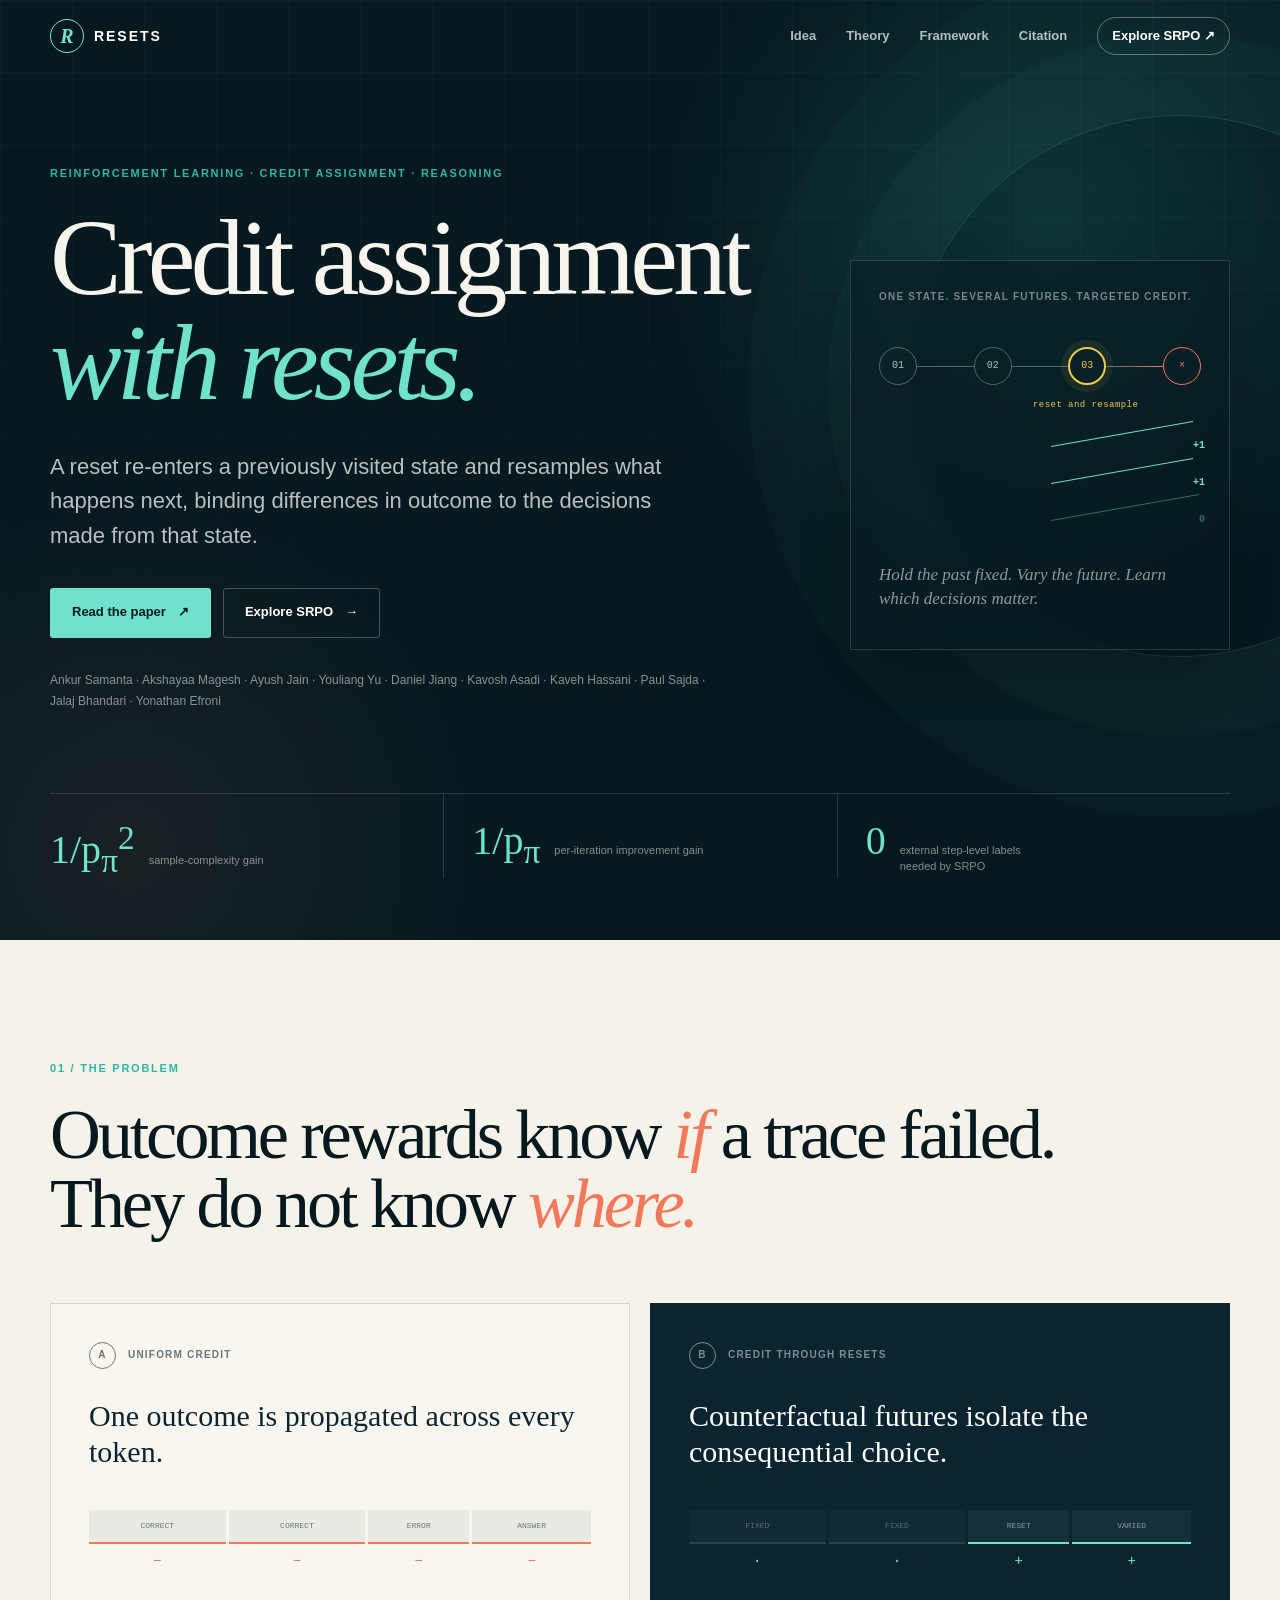
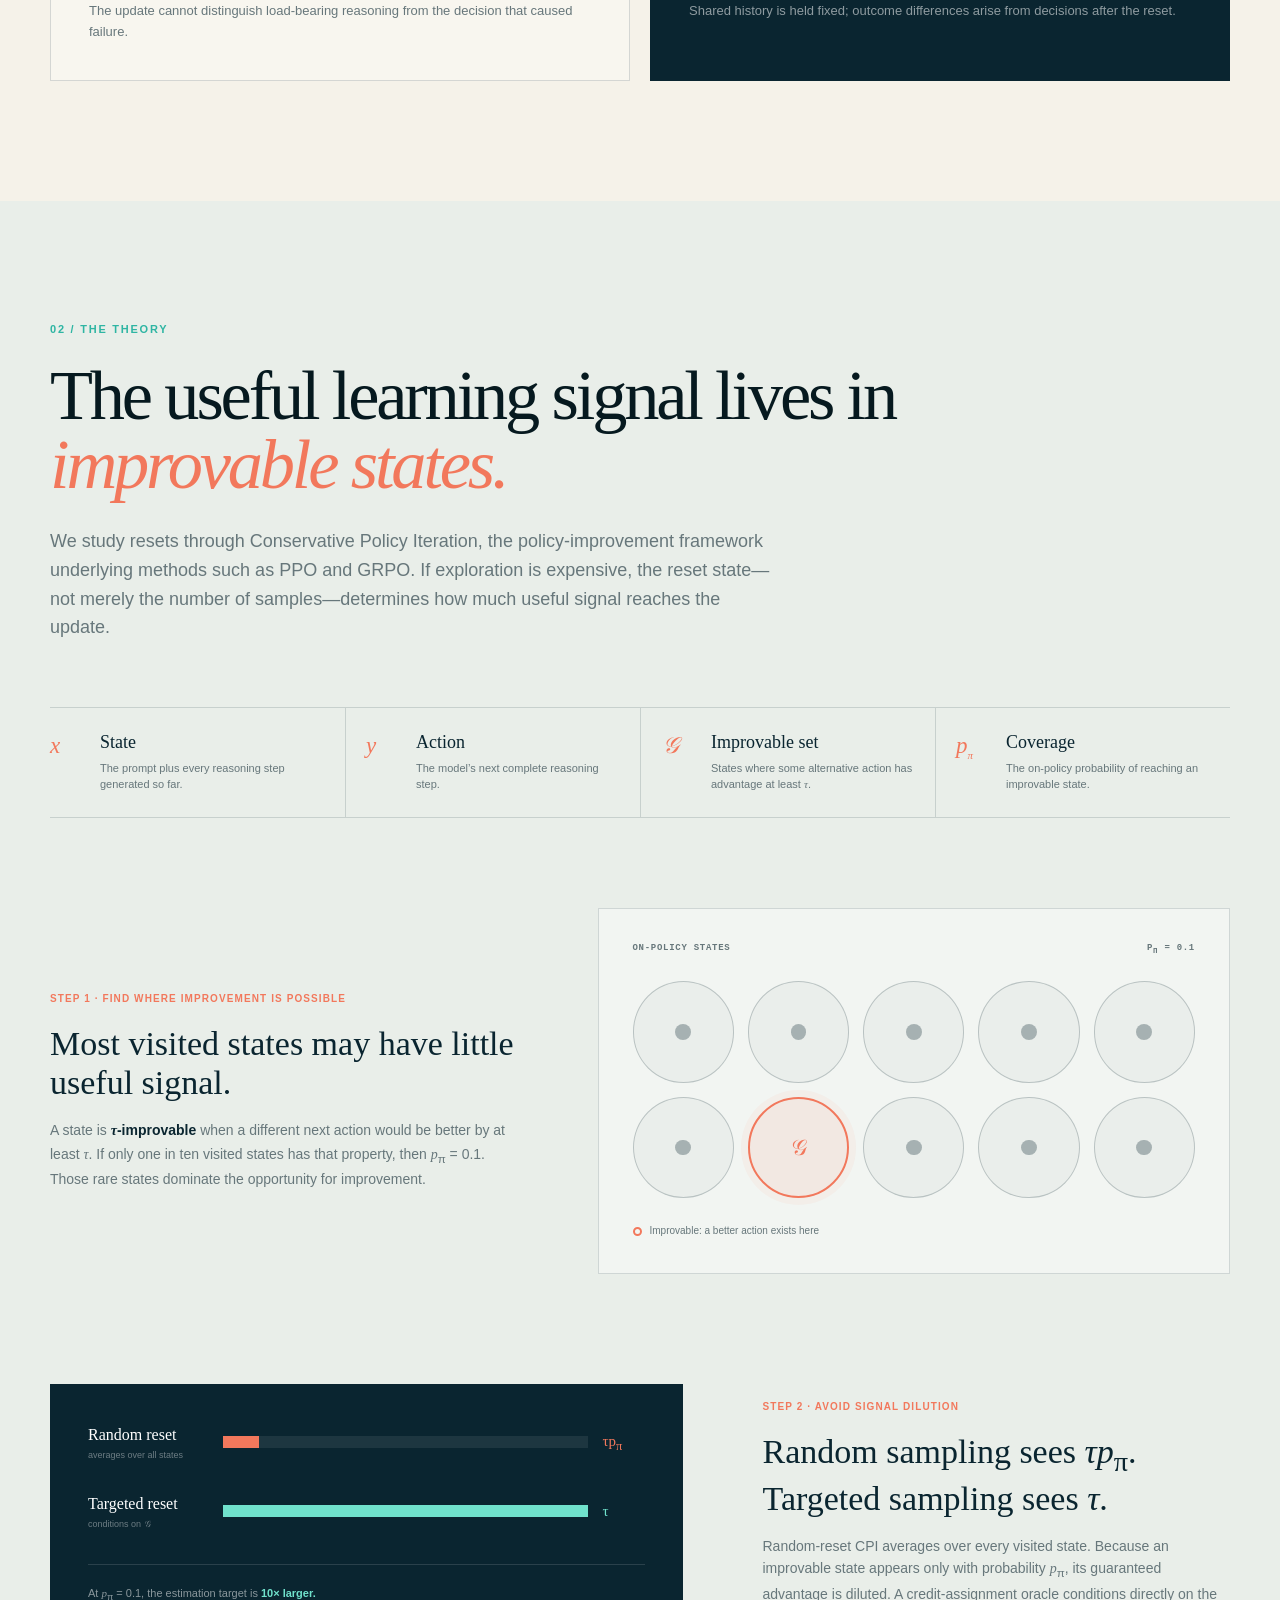
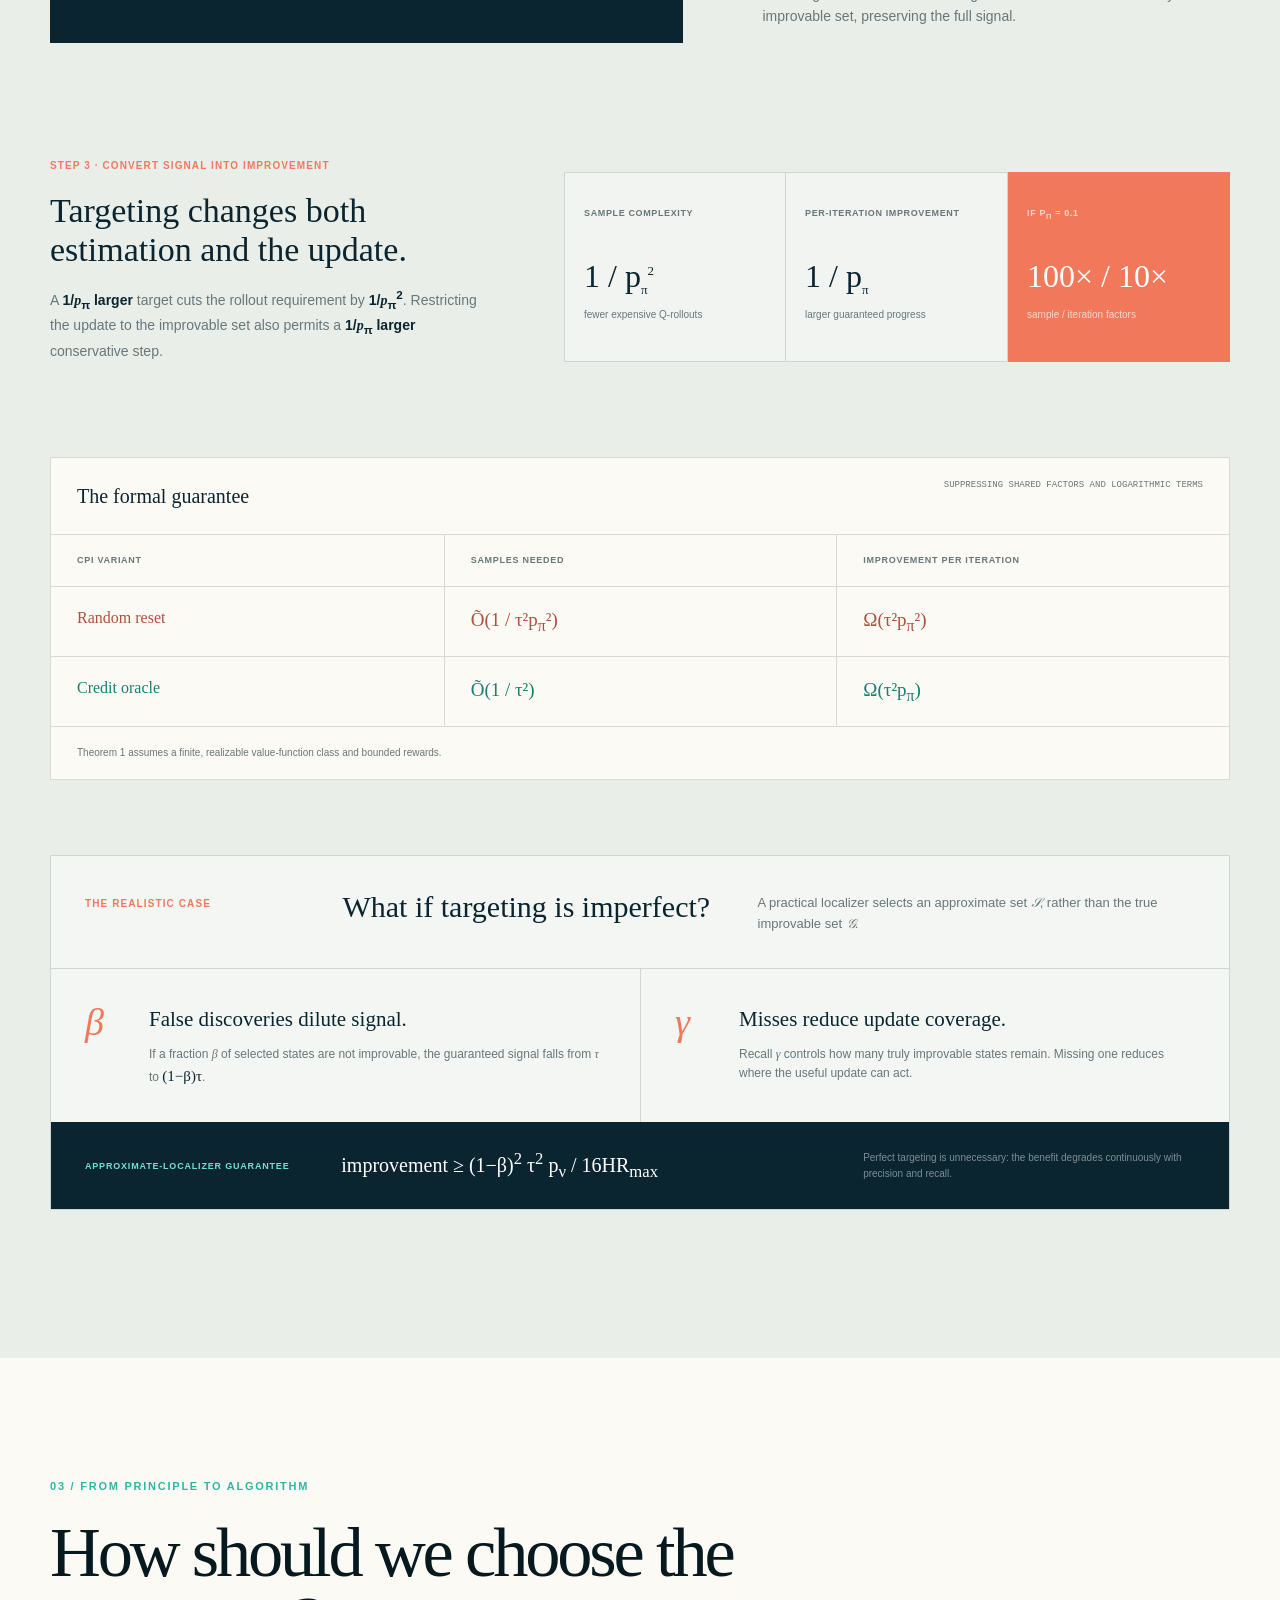
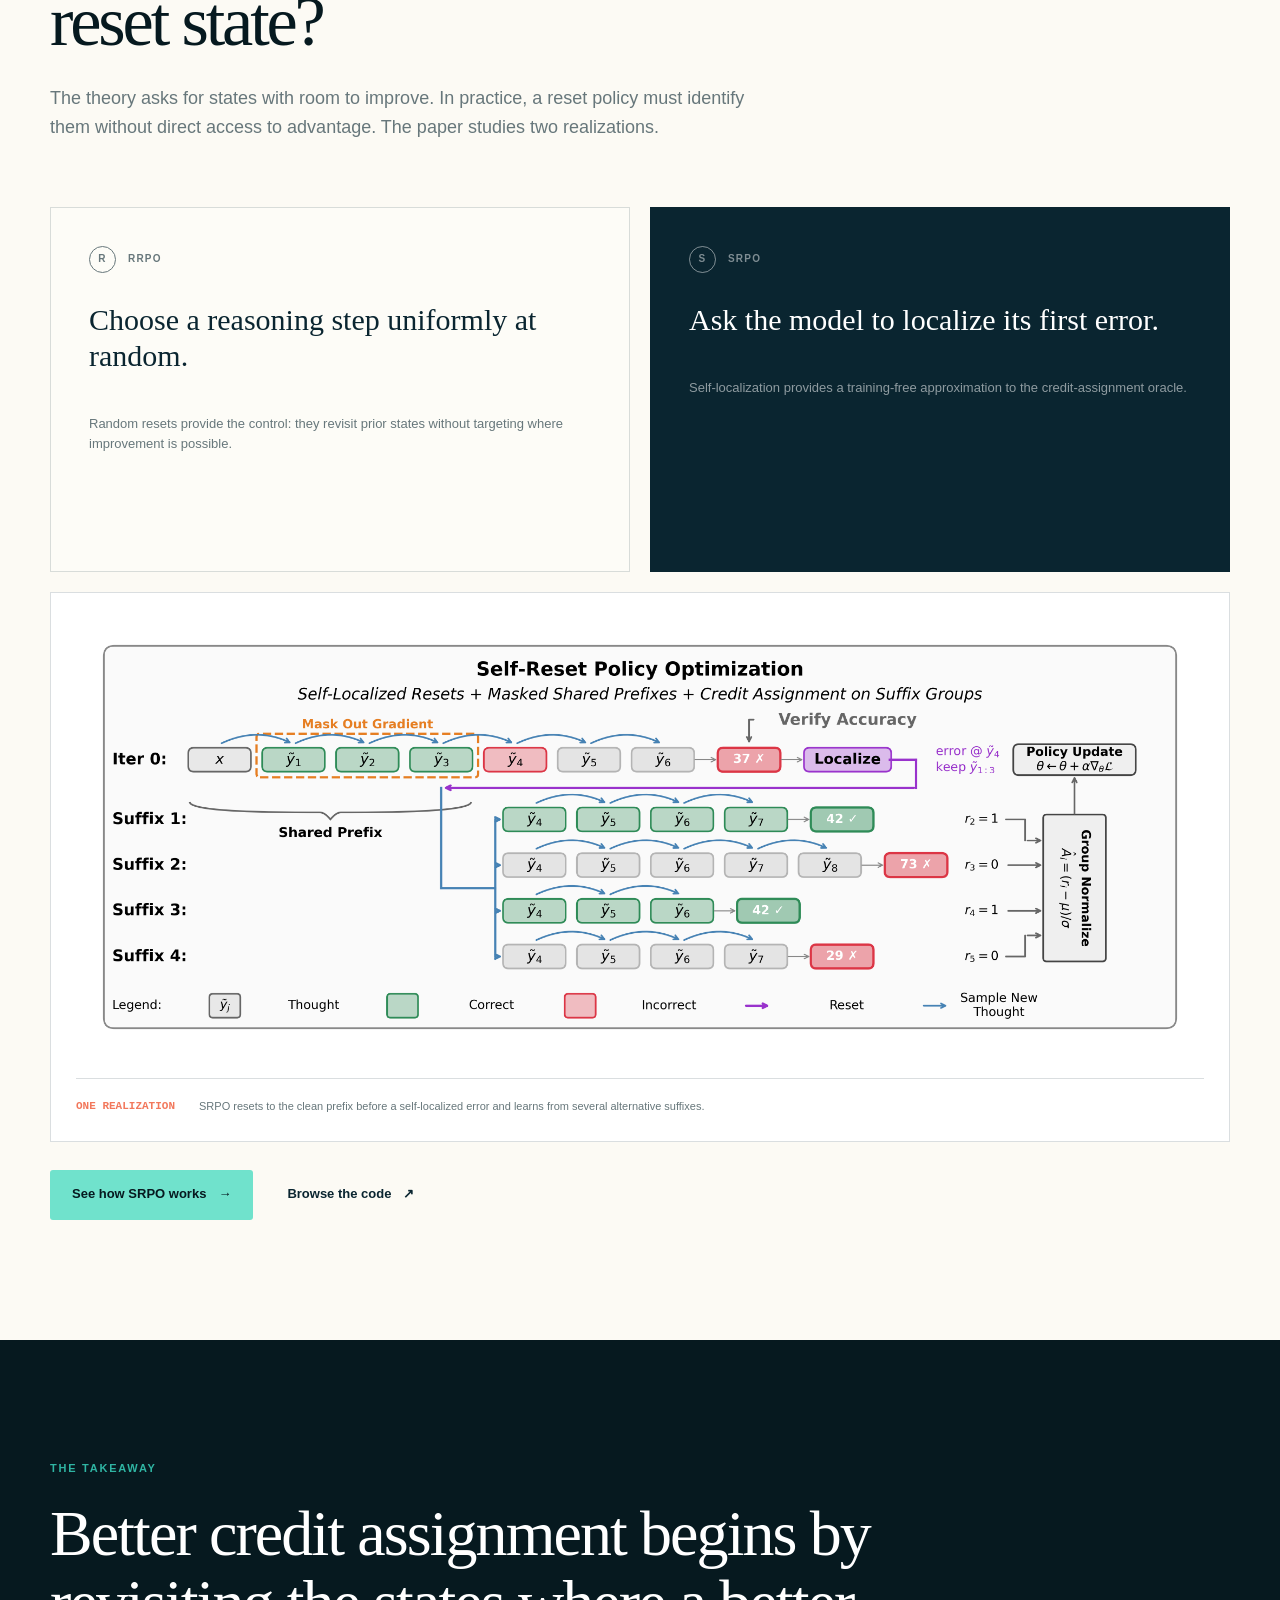
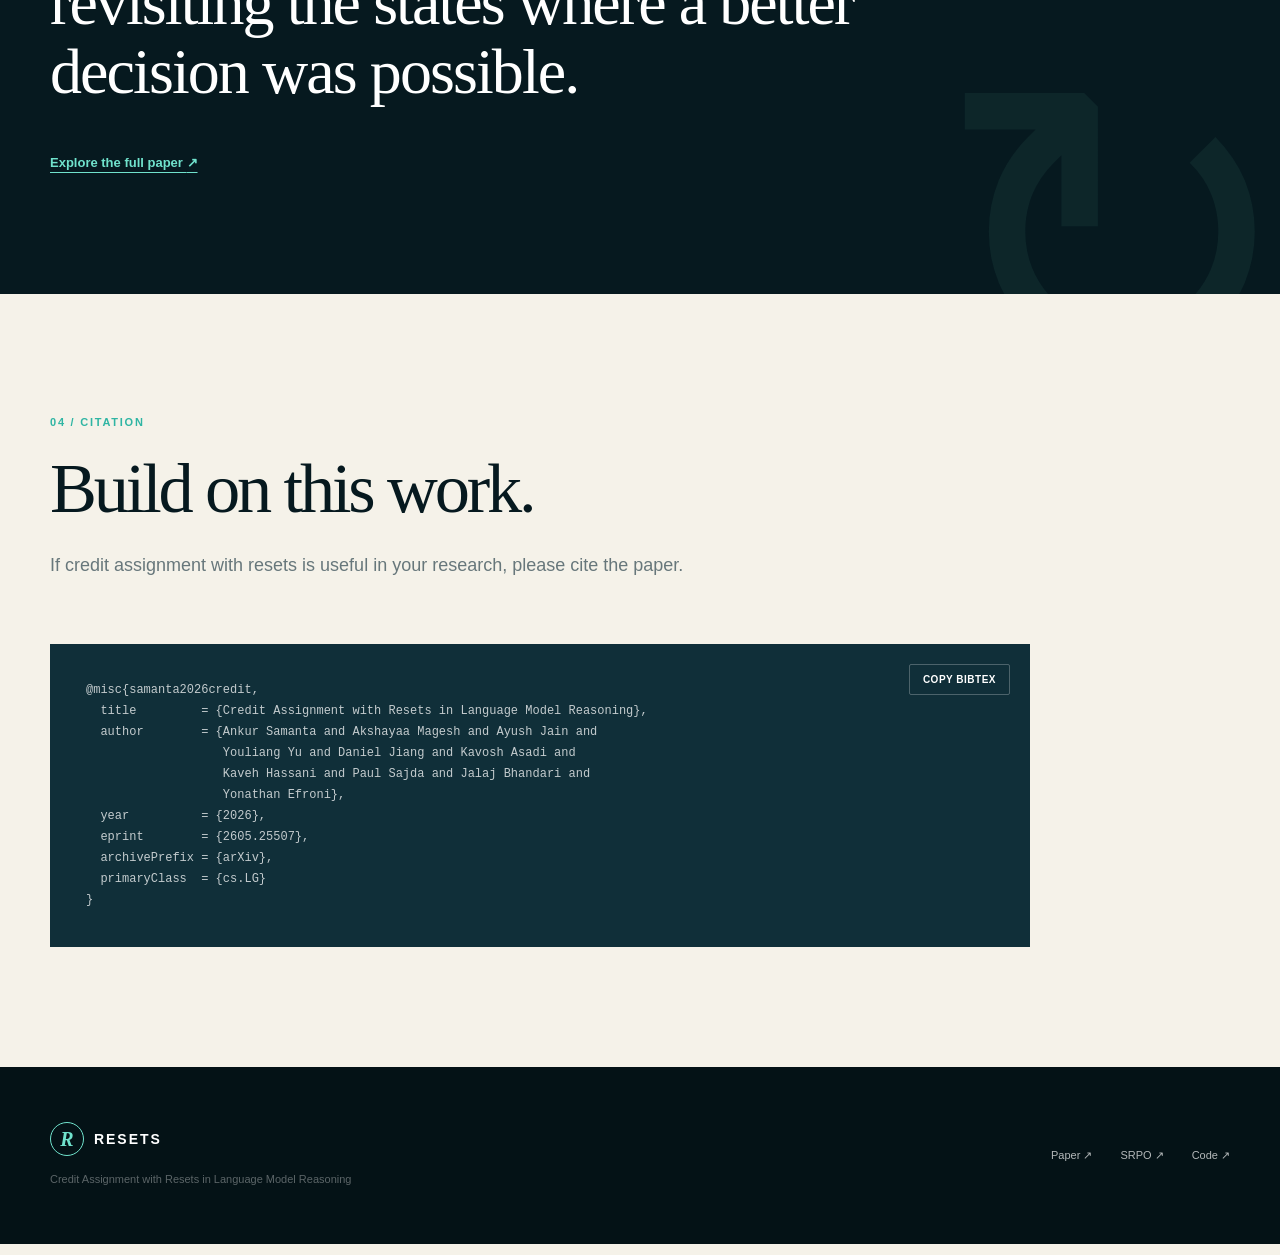
==== site/index.html @ 71d7922e "Launch Reasoning Resets project site" ====
<!doctype html>
<html lang="en">
<head>
  <meta charset="utf-8">
  <meta name="viewport" content="width=device-width, initial-scale=1">
  <meta name="theme-color" content="#081c24">
  <meta name="description" content="Why resets are a powerful primitive for targeted credit assignment in language-model reasoning.">
  <meta property="og:type" content="website">
  <meta property="og:title" content="Credit Assignment with Resets in Language Model Reasoning">
  <meta property="og:description" content="Re-enter a consequential state, sample counterfactual futures, and bind outcome differences to the decisions made there.">
  <meta property="og:url" content="https://ankur-samanta.github.io/credit-assignment-with-resets/">
  <meta property="og:image" content="https://ankur-samanta.github.io/credit-assignment-with-resets/figures/tree_visualization.png">
  <meta name="twitter:card" content="summary_large_image">
  <title>Credit Assignment with Resets</title>
  <script>document.documentElement.classList.add('js')</script>
  <link rel="stylesheet" href="styles.css">
  <script src="script.js" defer></script>
</head>
<body>
  <a class="skip-link" href="#main">Skip to content</a>

  <header class="site-header" data-header>
    <a class="wordmark" href="#top" aria-label="Credit Assignment with Resets home">
      <span class="wordmark-mark" aria-hidden="true">R</span>
      <span>RESETS</span>
    </a>
    <button class="nav-toggle" type="button" aria-expanded="false" aria-controls="site-nav">
      <span></span><span></span><span></span>
      <span class="sr-only">Open navigation</span>
    </button>
    <nav class="site-nav" id="site-nav" aria-label="Main navigation">
      <a href="#idea">Idea</a>
      <a href="#theory">Theory</a>
      <a href="#framework">Framework</a>
      <a href="#citation">Citation</a>
      <a class="nav-github" href="https://ankur-samanta.github.io/SRPO/">Explore SRPO <span aria-hidden="true">↗</span></a>
    </nav>
  </header>

  <main id="main">
    <section class="hero" id="top">
      <div class="hero-grid" aria-hidden="true"></div>
      <div class="hero-content">
        <p class="eyebrow reveal">Reinforcement learning · Credit assignment · Reasoning</p>
        <h1 class="reveal">Credit assignment<br><em>with resets.</em></h1>
        <p class="hero-deck reveal">
          A reset re-enters a previously visited state and resamples what happens next,
          binding differences in outcome to the decisions made from that state.
        </p>
        <div class="hero-actions reveal">
          <a class="button button-primary" href="https://arxiv.org/abs/2605.25507">
            Read the paper <span aria-hidden="true">↗</span>
          </a>
          <a class="button button-secondary" href="https://ankur-samanta.github.io/SRPO/">
            Explore SRPO <span aria-hidden="true">→</span>
          </a>
        </div>
        <p class="authors reveal">
          Ankur Samanta · Akshayaa Magesh · Ayush Jain · Youliang Yu · Daniel Jiang ·
          Kavosh Asadi · Kaveh Hassani · Paul Sajda · Jalaj Bhandari · Yonathan Efroni
        </p>
      </div>

      <div class="hero-diagram reveal" aria-label="Several counterfactual continuations branch from one reset state">
        <div class="diagram-label">One state. Several futures. Targeted credit.</div>
        <div class="trace-main">
          <span class="trace-node complete">01</span>
          <span class="trace-line"></span>
          <span class="trace-node complete">02</span>
          <span class="trace-line"></span>
          <span class="trace-node reset">03</span>
          <span class="trace-line failed"></span>
          <span class="trace-node failed">×</span>
        </div>
        <div class="reset-tag">reset and resample</div>
        <div class="branches">
          <div class="branch"><span></span><b>+1</b></div>
          <div class="branch"><span></span><b>+1</b></div>
          <div class="branch muted"><span></span><b>0</b></div>
        </div>
        <p>Hold the past fixed. Vary the future. Learn which decisions matter.</p>
      </div>

      <div class="hero-metrics reveal" aria-label="Key theoretical results">
        <div><strong>1/p<sub>π</sub><sup>2</sup></strong><span>sample-complexity gain</span></div>
        <div><strong>1/p<sub>π</sub></strong><span>per-iteration improvement gain</span></div>
        <div><strong>0</strong><span>external step-level labels needed by SRPO</span></div>
      </div>
    </section>

    <section class="section problem" id="idea">
      <div class="section-heading reveal">
        <p class="section-number">01 / The problem</p>
        <h2>Outcome rewards know <em>if</em> a trace failed.<br>They do not know <em>where.</em></h2>
      </div>
      <div class="comparison-grid">
        <article class="comparison-card conventional reveal">
          <div class="card-label"><span>A</span> Uniform credit</div>
          <h3>One outcome is propagated across every token.</h3>
          <div class="token-strip" aria-hidden="true">
            <span>correct</span><span>correct</span><span>error</span><span>answer</span>
          </div>
          <div class="reward-strip negative" aria-hidden="true">
            <span>−</span><span>−</span><span>−</span><span>−</span>
          </div>
          <p>The update cannot distinguish load-bearing reasoning from the decision that caused failure.</p>
        </article>
        <article class="comparison-card srpo reveal">
          <div class="card-label"><span>B</span> Credit through resets</div>
          <h3>Counterfactual futures isolate the consequential choice.</h3>
          <div class="token-strip" aria-hidden="true">
            <span class="masked">fixed</span><span class="masked">fixed</span><span>reset</span><span>varied</span>
          </div>
          <div class="reward-strip positive" aria-hidden="true">
            <span>·</span><span>·</span><span>+</span><span>+</span>
          </div>
          <p>Shared history is held fixed; outcome differences arise from decisions after the reset.</p>
        </article>
      </div>
    </section>

    <section class="section theory" id="theory">
      <div class="section-heading reveal">
        <p class="section-number">02 / The theory</p>
        <h2>The useful learning signal lives in
          <em>improvable states.</em>
        </h2>
        <p>
          We study resets through Conservative Policy Iteration, the policy-improvement
          framework underlying methods such as PPO and GRPO. If exploration is expensive,
          the reset state—not merely the number of samples—determines how much useful signal
          reaches the update.
        </p>
      </div>

      <div class="theory-glossary reveal" aria-label="Core theory concepts">
        <article><span class="theory-symbol">x</span><div><h3>State</h3><p>The prompt plus every reasoning step generated so far.</p></div></article>
        <article><span class="theory-symbol">y</span><div><h3>Action</h3><p>The model’s next complete reasoning step.</p></div></article>
        <article><span class="theory-symbol">𝒢</span><div><h3>Improvable set</h3><p>States where some alternative action has advantage at least <var>τ</var>.</p></div></article>
        <article><span class="theory-symbol">p<sub>π</sub></span><div><h3>Coverage</h3><p>The on-policy probability of reaching an improvable state.</p></div></article>
      </div>

      <div class="signal-story">
        <div class="signal-copy reveal">
          <p class="story-step">Step 1 · Find where improvement is possible</p>
          <h3>Most visited states may have little useful signal.</h3>
          <p>
            A state is <strong><var>τ</var>-improvable</strong> when a different next
            action would be better by at least <var>τ</var>. If only one in ten visited
            states has that property, then <var>p</var><sub>π</sub> = 0.1. Those rare
            states dominate the opportunity for improvement.
          </p>
        </div>
        <div class="state-field reveal" aria-label="One improvable state among ten visited states">
          <div class="field-label"><span>on-policy states</span><span>p<sub>π</sub> = 0.1</span></div>
          <div class="state-dots" aria-hidden="true">
            <span></span><span></span><span></span><span></span><span></span>
            <span></span><span class="improvable"><b>𝒢</b></span><span></span><span></span><span></span>
          </div>
          <div class="field-key"><i></i> Improvable: a better action exists here</div>
        </div>
      </div>

      <div class="signal-story reverse">
        <div class="signal-copy reveal">
          <p class="story-step">Step 2 · Avoid signal dilution</p>
          <h3>Random sampling sees <var>τp</var><sub>π</sub>. Targeted sampling sees <var>τ</var>.</h3>
          <p>
            Random-reset CPI averages over every visited state. Because an improvable state
            appears only with probability <var>p</var><sub>π</sub>, its guaranteed advantage
            is diluted. A credit-assignment oracle conditions directly on the improvable set,
            preserving the full signal.
          </p>
        </div>
        <div class="signal-meter reveal" aria-label="Targeted reset signal is ten times larger than random reset signal when coverage is ten percent">
          <div class="meter-row random-meter">
            <div><b>Random reset</b><span>averages over all states</span></div>
            <div class="meter-track"><i style="--meter: 10%"></i></div>
            <strong>τp<sub>π</sub></strong>
          </div>
          <div class="meter-row oracle-meter">
            <div><b>Targeted reset</b><span>conditions on 𝒢</span></div>
            <div class="meter-track"><i style="--meter: 100%"></i></div>
            <strong>τ</strong>
          </div>
          <p>At <var>p</var><sub>π</sub> = 0.1, the estimation target is <b>10× larger.</b></p>
        </div>
      </div>

      <div class="theory-payoff reveal">
        <div class="payoff-intro">
          <p class="story-step">Step 3 · Convert signal into improvement</p>
          <h3>Targeting changes both estimation and the update.</h3>
          <p>
            A <strong>1/<var>p</var><sub>π</sub> larger</strong> target cuts the rollout
            requirement by <strong>1/<var>p</var><sub>π</sub><sup>2</sup></strong>.
            Restricting the update to the improvable set also permits a
            <strong>1/<var>p</var><sub>π</sub> larger</strong> conservative step.
          </p>
        </div>
        <div class="payoff-cards">
          <article><span>Sample complexity</span><strong>1 / p<sub>π</sub><sup>2</sup></strong><p>fewer expensive Q-rollouts</p></article>
          <article><span>Per-iteration improvement</span><strong>1 / p<sub>π</sub></strong><p>larger guaranteed progress</p></article>
          <article class="example-card"><span>If p<sub>π</sub> = 0.1</span><strong>100× / 10×</strong><p>sample / iteration factors</p></article>
        </div>
      </div>

      <div class="guarantee reveal">
        <div class="guarantee-heading"><span>The formal guarantee</span><p>Suppressing shared factors and logarithmic terms</p></div>
        <div class="guarantee-table" role="table" aria-label="Random reset and credit-oracle CPI guarantees">
          <div class="guarantee-row guarantee-labels" role="row"><span role="columnheader">CPI variant</span><span role="columnheader">Samples needed</span><span role="columnheader">Improvement per iteration</span></div>
          <div class="guarantee-row random-row" role="row"><strong role="cell">Random reset</strong><span role="cell">Õ(1 / τ²p<sub>π</sub>²)</span><span role="cell">Ω(τ²p<sub>π</sub>²)</span></div>
          <div class="guarantee-row oracle-row" role="row"><strong role="cell">Credit oracle</strong><span role="cell">Õ(1 / τ²)</span><span role="cell">Ω(τ²p<sub>π</sub>)</span></div>
        </div>
        <p class="guarantee-note">Theorem 1 assumes a finite, realizable value-function class and bounded rewards.</p>
      </div>

      <div class="approximate-oracle reveal">
        <div class="approximate-heading">
          <p class="story-step">The realistic case</p>
          <h3>What if targeting is imperfect?</h3>
          <p>A practical localizer selects an approximate set <var>𝒮</var>, rather than the true improvable set <var>𝒢</var>.</p>
        </div>
        <div class="error-modes">
          <article><span class="error-symbol">β</span><div><h4>False discoveries dilute signal.</h4><p>If a fraction <var>β</var> of selected states are not improvable, the guaranteed signal falls from <var>τ</var> to <strong>(1−β)τ</strong>.</p></div></article>
          <article><span class="error-symbol">γ</span><div><h4>Misses reduce update coverage.</h4><p>Recall <var>γ</var> controls how many truly improvable states remain. Missing one reduces where the useful update can act.</p></div></article>
        </div>
        <div class="approximate-bound">
          <span>Approximate-localizer guarantee</span>
          <strong>improvement ≥ (1−β)<sup>2</sup> τ<sup>2</sup> p<sub>ν</sub> / 16HR<sub>max</sub></strong>
          <p>Perfect targeting is unnecessary: the benefit degrades continuously with precision and recall.</p>
        </div>
      </div>
    </section>

    <section class="section method" id="framework">
      <div class="section-heading narrow reveal">
        <p class="section-number">03 / From principle to algorithm</p>
        <h2>How should we choose the reset state?</h2>
        <p>
          The theory asks for states with room to improve. In practice, a reset policy must
          identify them without direct access to advantage. The paper studies two realizations.
        </p>
      </div>
      <div class="comparison-grid">
        <article class="comparison-card conventional reveal">
          <div class="card-label"><span>R</span> RRPO</div>
          <h3>Choose a reasoning step uniformly at random.</h3>
          <p>Random resets provide the control: they revisit prior states without targeting where improvement is possible.</p>
        </article>
        <article class="comparison-card srpo reveal">
          <div class="card-label"><span>S</span> SRPO</div>
          <h3>Ask the model to localize its first error.</h3>
          <p>Self-localization provides a training-free approximation to the credit-assignment oracle.</p>
        </article>
      </div>
      <figure class="paper-figure reveal" style="margin-top: 20px">
        <img src="figures/tree_visualization.png" alt="A failed rollout is reset at an intermediate state and expanded into several counterfactual continuations." loading="lazy">
        <figcaption><span>One realization</span>SRPO resets to the clean prefix before a self-localized error and learns from several alternative suffixes.</figcaption>
      </figure>
      <div class="hero-actions reveal" style="margin-top: 28px">
        <a class="button button-primary" href="https://ankur-samanta.github.io/SRPO/">See how SRPO works <span aria-hidden="true">→</span></a>
        <a class="button" href="https://github.com/Ankur-Samanta/SRPO">Browse the code <span aria-hidden="true">↗</span></a>
      </div>
    </section>

    <section class="section takeaway">
      <div class="takeaway-inner reveal">
        <p class="section-number">The takeaway</p>
        <blockquote>
          Better credit assignment begins by revisiting the states where a better decision was possible.
        </blockquote>
        <a class="text-link" href="https://arxiv.org/abs/2605.25507">Explore the full paper <span aria-hidden="true">↗</span></a>
      </div>
    </section>

    <section class="section citation" id="citation">
      <div class="section-heading narrow reveal">
        <p class="section-number">04 / Citation</p>
        <h2>Build on this work.</h2>
        <p>If credit assignment with resets is useful in your research, please cite the paper.</p>
      </div>
      <div class="citation-box reveal">
        <pre><code id="bibtex">@misc{samanta2026credit,
  title         = {Credit Assignment with Resets in Language Model Reasoning},
  author        = {Ankur Samanta and Akshayaa Magesh and Ayush Jain and
                   Youliang Yu and Daniel Jiang and Kavosh Asadi and
                   Kaveh Hassani and Paul Sajda and Jalaj Bhandari and
                   Yonathan Efroni},
  year          = {2026},
  eprint        = {2605.25507},
  archivePrefix = {arXiv},
  primaryClass  = {cs.LG}
}</code></pre>
        <button class="copy-button" type="button" data-copy aria-label="Copy BibTeX citation"><span data-copy-label>Copy BibTeX</span></button>
      </div>
    </section>
  </main>

  <footer class="site-footer">
    <div>
      <a class="wordmark footer-mark" href="#top"><span class="wordmark-mark" aria-hidden="true">R</span><span>RESETS</span></a>
      <p>Credit Assignment with Resets in Language Model Reasoning</p>
    </div>
    <div class="footer-links">
      <a href="https://arxiv.org/abs/2605.25507">Paper ↗</a>
      <a href="https://ankur-samanta.github.io/SRPO/">SRPO ↗</a>
      <a href="https://github.com/Ankur-Samanta/SRPO">Code ↗</a>
    </div>
  </footer>
</body>
</html>
---- site/styles.css ----
:root {
  --ink: #0a2530;
  --ink-deep: #06191f;
  --paper: #f5f2e9;
  --paper-light: #fcfaf4;
  --teal: #2fb5a3;
  --teal-bright: #70e2cc;
  --coral: #f2785c;
  --yellow: #f2c94c;
  --muted: #67777b;
  --line: rgba(10, 37, 48, 0.15);
  --content: 1180px;
  --serif: Iowan Old Style, Baskerville, "Times New Roman", serif;
  --sans: Inter, ui-sans-serif, -apple-system, BlinkMacSystemFont, "Segoe UI", sans-serif;
  --mono: "SFMono-Regular", Consolas, "Liberation Mono", monospace;
}

* { box-sizing: border-box; }

html {
  scroll-behavior: smooth;
  scroll-padding-top: 90px;
}

body {
  margin: 0;
  color: var(--ink);
  background: var(--paper);
  font-family: var(--sans);
  font-size: 16px;
  line-height: 1.6;
  -webkit-font-smoothing: antialiased;
}

body::selection { background: var(--yellow); color: var(--ink-deep); }

a { color: inherit; }
img { display: block; max-width: 100%; }
button, a { -webkit-tap-highlight-color: transparent; }

.sr-only {
  position: absolute;
  width: 1px;
  height: 1px;
  padding: 0;
  margin: -1px;
  overflow: hidden;
  clip: rect(0, 0, 0, 0);
  white-space: nowrap;
  border: 0;
}

.skip-link {
  position: fixed;
  top: 12px;
  left: 12px;
  z-index: 100;
  padding: 10px 16px;
  background: var(--yellow);
  color: var(--ink);
  transform: translateY(-150%);
}

.skip-link:focus { transform: none; }

.site-header {
  position: fixed;
  z-index: 50;
  top: 0;
  left: 0;
  width: 100%;
  min-height: 72px;
  display: flex;
  align-items: center;
  justify-content: space-between;
  padding: 12px max(28px, calc((100vw - var(--content)) / 2));
  color: #fff;
  transition: background-color 180ms ease, box-shadow 180ms ease;
}

.site-header.scrolled {
  background: rgba(6, 25, 31, 0.94);
  box-shadow: 0 1px 0 rgba(255,255,255,0.1);
  backdrop-filter: blur(14px);
}

.wordmark {
  display: inline-flex;
  gap: 10px;
  align-items: center;
  color: inherit;
  font-size: 14px;
  font-weight: 800;
  letter-spacing: 0.14em;
  text-decoration: none;
}

.wordmark-mark {
  width: 34px;
  height: 34px;
  display: grid;
  place-items: center;
  border: 1px solid currentColor;
  border-radius: 50%;
  color: var(--teal-bright);
  font-family: var(--serif);
  font-size: 20px;
  font-style: italic;
  letter-spacing: 0;
}

.site-nav {
  display: flex;
  align-items: center;
  gap: 30px;
  font-size: 13px;
  font-weight: 650;
}

.site-nav a { text-decoration: none; }
.site-nav a:not(.nav-github) { color: rgba(255,255,255,0.7); }
.site-nav a:hover { color: var(--teal-bright); }

.nav-github {
  padding: 8px 14px;
  border: 1px solid rgba(255,255,255,0.35);
  border-radius: 99px;
}

.nav-toggle {
  display: none;
  border: 0;
  padding: 8px;
  background: transparent;
}

.nav-toggle > span:not(.sr-only) {
  width: 22px;
  height: 1px;
  display: block;
  margin: 5px;
  background: #fff;
}

.hero {
  position: relative;
  min-height: 940px;
  overflow: hidden;
  padding: 165px max(28px, calc((100vw - var(--content)) / 2)) 70px;
  color: #f7f5ed;
  background:
    radial-gradient(circle at 82% 25%, rgba(47,181,163,0.18), transparent 31%),
    radial-gradient(circle at 10% 90%, rgba(242,120,92,0.08), transparent 26%),
    var(--ink-deep);
}

.hero-grid {
  position: absolute;
  inset: 0;
  opacity: 0.09;
  background-image:
    linear-gradient(rgba(255,255,255,0.3) 1px, transparent 1px),
    linear-gradient(90deg, rgba(255,255,255,0.3) 1px, transparent 1px);
  background-size: 72px 72px;
  mask-image: linear-gradient(to bottom, black, transparent 92%);
}

.hero::after {
  content: "";
  position: absolute;
  top: 115px;
  right: -170px;
  width: 540px;
  height: 540px;
  border: 1px solid rgba(112,226,204,0.18);
  border-radius: 50%;
  box-shadow: 0 0 0 80px rgba(112,226,204,0.025), 0 0 0 160px rgba(112,226,204,0.018);
}

.hero-content {
  position: relative;
  z-index: 2;
  width: min(730px, 67%);
}

.eyebrow,
.section-number {
  margin: 0 0 22px;
  color: var(--teal);
  font-size: 11px;
  font-weight: 800;
  letter-spacing: 0.16em;
  text-transform: uppercase;
}

.hero h1,
.section-heading h2 {
  margin: 0;
  font-family: var(--serif);
  font-weight: 400;
  letter-spacing: -0.045em;
  line-height: 0.98;
}

.hero h1 { font-size: clamp(62px, 8.4vw, 116px); }
.hero h1 em, .section-heading h2 em { color: var(--teal-bright); font-weight: 400; }

.hero-deck {
  max-width: 660px;
  margin: 35px 0 0;
  color: rgba(255,255,255,0.72);
  font-size: clamp(18px, 2vw, 22px);
  line-height: 1.55;
}

.hero-actions { display: flex; gap: 12px; margin-top: 35px; }

.button {
  display: inline-flex;
  align-items: center;
  justify-content: center;
  gap: 12px;
  min-height: 50px;
  padding: 0 21px;
  border: 1px solid transparent;
  border-radius: 3px;
  font-size: 13px;
  font-weight: 750;
  text-decoration: none;
  transition: transform 160ms ease, background-color 160ms ease;
}

.button:hover { transform: translateY(-2px); }
.button-primary { background: var(--teal-bright); color: var(--ink-deep); }
.button-primary:hover { background: #96efdE; }
.button-secondary { border-color: rgba(255,255,255,0.25); color: #fff; }
.button-secondary:hover { background: rgba(255,255,255,0.07); }

.authors {
  max-width: 670px;
  margin: 32px 0 0;
  color: rgba(255,255,255,0.52);
  font-size: 12px;
  line-height: 1.8;
}

.hero-diagram {
  position: absolute;
  z-index: 3;
  top: 260px;
  right: max(28px, calc((100vw - var(--content)) / 2));
  width: 380px;
  min-height: 390px;
  padding: 28px;
  border: 1px solid rgba(255,255,255,0.15);
  background: rgba(6,25,31,0.55);
  box-shadow: 0 24px 80px rgba(0,0,0,0.25);
  backdrop-filter: blur(8px);
}

.diagram-label {
  margin-bottom: 42px;
  color: rgba(255,255,255,0.45);
  font-size: 10px;
  font-weight: 800;
  letter-spacing: 0.12em;
  text-transform: uppercase;
}

.trace-main { display: flex; align-items: center; }
.trace-node {
  flex: 0 0 38px;
  width: 38px;
  height: 38px;
  display: grid;
  place-items: center;
  border: 1px solid rgba(255,255,255,0.3);
  border-radius: 50%;
  color: rgba(255,255,255,0.7);
  font-family: var(--mono);
  font-size: 10px;
}

.trace-node.reset {
  border: 2px solid var(--yellow);
  color: var(--yellow);
  box-shadow: 0 0 0 7px rgba(242,201,76,0.08);
}

.trace-node.failed { border-color: var(--coral); color: var(--coral); }
.trace-line { height: 1px; flex: 1; background: rgba(255,255,255,0.3); }
.trace-line.failed { background: linear-gradient(90deg, rgba(255,255,255,0.3), var(--coral)); }

.reset-tag {
  width: max-content;
  margin: 13px 0 15px 154px;
  color: var(--yellow);
  font-family: var(--mono);
  font-size: 9px;
  letter-spacing: 0.05em;
}

.branches { width: 154px; margin-left: 172px; }
.branch { height: 37px; display: flex; align-items: center; }
.branch span {
  height: 100%;
  flex: 1;
  border-bottom: 1px solid var(--teal-bright);
  transform: skewY(-10deg) translateY(-17px);
  transform-origin: left;
}
.branch b { color: var(--teal-bright); font-family: var(--mono); font-size: 10px; }
.branch.muted { opacity: 0.4; }

.hero-diagram > p {
  margin: 25px 0 0;
  color: rgba(255,255,255,0.55);
  font-family: var(--serif);
  font-size: 17px;
  font-style: italic;
  line-height: 1.4;
}

.hero-metrics {
  position: absolute;
  z-index: 3;
  left: max(28px, calc((100vw - var(--content)) / 2));
  right: max(28px, calc((100vw - var(--content)) / 2));
  bottom: 62px;
  display: grid;
  grid-template-columns: repeat(3, 1fr);
  border-top: 1px solid rgba(255,255,255,0.15);
}

.hero-metrics > div {
  display: flex;
  align-items: baseline;
  gap: 14px;
  padding: 27px 22px 0 0;
}
.hero-metrics > div + div { border-left: 1px solid rgba(255,255,255,0.15); padding-left: 28px; }
.hero-metrics strong { color: var(--teal-bright); font-family: var(--serif); font-size: 40px; font-weight: 400; line-height: 1; }
.hero-metrics span { max-width: 160px; color: rgba(255,255,255,0.5); font-size: 11px; line-height: 1.4; }

.section { padding: 120px max(28px, calc((100vw - var(--content)) / 2)); }
.section-heading { margin-bottom: 65px; }
.section-heading.narrow { max-width: 800px; }
.section-heading h2 { max-width: 1050px; font-size: clamp(43px, 5.5vw, 72px); color: var(--ink-deep); }
.section-heading h2 em { color: var(--coral); }
.section-heading > p:last-child:not(.section-number) {
  max-width: 730px;
  margin: 28px 0 0;
  color: var(--muted);
  font-size: 18px;
}

.comparison-grid { display: grid; grid-template-columns: 1fr 1fr; gap: 20px; }
.comparison-card { position: relative; min-height: 365px; padding: 38px; border: 1px solid var(--line); overflow: hidden; }
.comparison-card.conventional { background: rgba(255,255,255,0.28); }
.comparison-card.srpo { background: var(--ink); color: #fff; }
.card-label { display: flex; align-items: center; gap: 12px; color: var(--muted); font-size: 10px; font-weight: 800; letter-spacing: 0.12em; text-transform: uppercase; }
.srpo .card-label { color: rgba(255,255,255,0.48); }
.card-label span { width: 27px; height: 27px; display: grid; place-items: center; border: 1px solid currentColor; border-radius: 50%; }
.comparison-card h3 { max-width: 490px; margin: 29px 0 40px; font-family: var(--serif); font-size: 30px; font-weight: 400; line-height: 1.2; }
.token-strip, .reward-strip { display: grid; grid-template-columns: 1.15fr 1.15fr 0.85fr 1fr; gap: 3px; }
.token-strip span { padding: 10px 5px; border-bottom: 2px solid var(--coral); color: var(--muted); background: rgba(10,37,48,0.06); font-family: var(--mono); font-size: 8px; text-align: center; text-transform: uppercase; }
.srpo .token-strip span { border-color: var(--teal-bright); color: rgba(255,255,255,0.5); background: rgba(255,255,255,0.05); }
.srpo .token-strip span.masked { border-color: rgba(255,255,255,0.18); opacity: 0.6; }
.reward-strip span { padding-top: 6px; color: var(--coral); font-family: var(--mono); font-size: 14px; text-align: center; }
.reward-strip.positive span { color: var(--teal-bright); }
.comparison-card > p { margin: 28px 0 0; color: var(--muted); font-size: 13px; }
.srpo > p { color: rgba(255,255,255,0.54); }

.theory { background: #e9eee9; }
.theory-glossary {
  display: grid;
  grid-template-columns: repeat(4, 1fr);
  margin-bottom: 90px;
  border-top: 1px solid var(--line);
  border-bottom: 1px solid var(--line);
}
.theory-glossary article { display: flex; gap: 15px; padding: 24px 18px 24px 0; }
.theory-glossary article + article { padding-left: 20px; border-left: 1px solid var(--line); }
.theory-symbol { flex: 0 0 35px; color: var(--coral); font-family: var(--serif); font-size: 23px; font-style: italic; line-height: 1.2; }
.theory-symbol sub { font-size: 11px; }
.theory-glossary h3 { margin: 0 0 6px; font-family: var(--serif); font-size: 18px; font-weight: 400; line-height: 1.2; }
.theory-glossary p { margin: 0; color: var(--muted); font-size: 11px; line-height: 1.5; }

.signal-story { display: grid; grid-template-columns: 0.85fr 1.15fr; gap: 80px; align-items: center; margin: 0 0 110px; }
.signal-story.reverse { grid-template-columns: 1.15fr 0.85fr; }
.signal-story.reverse .signal-copy { order: 2; }
.story-step { margin: 0 0 17px; color: var(--coral); font-size: 10px; font-weight: 800; letter-spacing: 0.11em; text-transform: uppercase; }
.signal-copy h3, .payoff-intro h3, .theory-bridge h3 { margin: 0 0 17px; font-family: var(--serif); font-size: 34px; font-weight: 400; line-height: 1.15; }
.signal-copy > p:last-child, .payoff-intro > p:last-child, .theory-bridge p { margin: 0; color: var(--muted); font-size: 14px; }
.signal-copy strong, .payoff-intro strong { color: var(--ink); }
var { font-family: var(--serif); font-style: italic; }

.state-field { padding: 34px; border: 1px solid var(--line); background: rgba(255,255,255,0.4); }
.field-label { display: flex; justify-content: space-between; margin-bottom: 27px; color: var(--muted); font: 700 9px var(--mono); letter-spacing: 0.08em; text-transform: uppercase; }
.state-dots { display: grid; grid-template-columns: repeat(5, 1fr); gap: 14px; }
.state-dots > span { position: relative; aspect-ratio: 1; border: 1px solid rgba(10,37,48,0.22); border-radius: 50%; background: rgba(10,37,48,0.03); }
.state-dots > span::after { content: ""; position: absolute; inset: 42%; border-radius: 50%; background: rgba(10,37,48,0.3); }
.state-dots > span.improvable { display: grid; place-items: center; border: 2px solid var(--coral); background: rgba(242,120,92,0.1); box-shadow: 0 0 0 7px rgba(242,120,92,0.06); }
.state-dots > span.improvable::after { display: none; }
.state-dots b { color: var(--coral); font-family: var(--serif); font-size: 22px; font-weight: 400; }
.field-key { display: flex; align-items: center; gap: 8px; margin-top: 25px; color: var(--muted); font-size: 10px; }
.field-key i { width: 9px; height: 9px; border: 2px solid var(--coral); border-radius: 50%; }

.signal-meter { padding: 38px; color: #fff; background: var(--ink); }
.meter-row { display: grid; grid-template-columns: 120px 1fr 42px; gap: 15px; align-items: center; margin-bottom: 29px; }
.meter-row > div:first-child b, .meter-row > div:first-child span { display: block; }
.meter-row > div:first-child b { font-family: var(--serif); font-size: 16px; font-weight: 400; }
.meter-row > div:first-child span { color: rgba(255,255,255,0.4); font-size: 9px; }
.meter-track { height: 12px; background: rgba(255,255,255,0.08); }
.meter-track i { display: block; width: var(--meter); height: 100%; background: var(--coral); }
.oracle-meter .meter-track i { background: var(--teal-bright); }
.meter-row > strong { color: var(--coral); font-family: var(--serif); font-size: 15px; font-weight: 400; }
.oracle-meter > strong { color: var(--teal-bright); }
.signal-meter > p { margin: 33px 0 0; padding-top: 20px; border-top: 1px solid rgba(255,255,255,0.13); color: rgba(255,255,255,0.52); font-size: 11px; }
.signal-meter > p b { color: var(--teal-bright); }

.theory-payoff { display: grid; grid-template-columns: 0.8fr 1.2fr; gap: 70px; align-items: end; margin-bottom: 95px; padding-top: 5px; }
.payoff-cards { display: grid; grid-template-columns: repeat(3, 1fr); }
.payoff-cards article { min-height: 190px; padding: 25px 19px; border: 1px solid var(--line); background: rgba(255,255,255,0.35); }
.payoff-cards article + article { border-left: 0; }
.payoff-cards article > span { color: var(--muted); font-size: 9px; font-weight: 750; letter-spacing: 0.07em; text-transform: uppercase; }
.payoff-cards strong { display: block; margin: 27px 0 5px; color: var(--ink); font-family: var(--serif); font-size: 32px; font-weight: 400; white-space: nowrap; }
.payoff-cards strong sub, .payoff-cards strong sup { font-size: 13px; }
.payoff-cards p { margin: 0; color: var(--muted); font-size: 10px; }
.payoff-cards .example-card { color: #fff; background: var(--coral); border-color: var(--coral); }
.payoff-cards .example-card > span, .payoff-cards .example-card p { color: rgba(255,255,255,0.7); }
.payoff-cards .example-card strong { color: #fff; }

.guarantee { margin-bottom: 75px; border: 1px solid var(--line); background: var(--paper-light); }
.guarantee-heading { display: flex; justify-content: space-between; gap: 25px; padding: 22px 26px; border-bottom: 1px solid var(--line); }
.guarantee-heading span { font-family: var(--serif); font-size: 20px; }
.guarantee-heading p { margin: 0; color: var(--muted); font: 9px var(--mono); text-transform: uppercase; }
.guarantee-row { display: grid; grid-template-columns: 1fr 1fr 1fr; }
.guarantee-row > * { padding: 18px 26px; }
.guarantee-row > * + * { border-left: 1px solid var(--line); }
.guarantee-labels { color: var(--muted); border-bottom: 1px solid var(--line); font-size: 9px; font-weight: 750; letter-spacing: 0.08em; text-transform: uppercase; }
.guarantee-row:not(.guarantee-labels) { font-family: var(--serif); }
.guarantee-row:not(.guarantee-labels) strong { font-size: 16px; font-weight: 400; }
.guarantee-row:not(.guarantee-labels) span { font-size: 19px; }
.random-row { color: #ae513e; border-bottom: 1px solid var(--line); }
.oracle-row { color: #187f72; }
.guarantee-note { margin: 0; padding: 18px 26px; border-top: 1px solid var(--line); color: var(--muted); font-size: 10px; }

.theory-bridge { display: grid; grid-template-columns: 170px 1fr; gap: 45px; padding: 42px; color: #fff; background: var(--ink-deep); }
.bridge-tag { color: var(--teal-bright); font: 800 10px var(--mono); letter-spacing: 0.1em; text-transform: uppercase; }
.theory-bridge h3 { color: #fff; }
.theory-bridge p { color: rgba(255,255,255,0.55); }

.approximate-oracle { margin-bottom: 28px; border: 1px solid var(--line); background: rgba(255,255,255,0.42); }
.approximate-heading { display: grid; grid-template-columns: 0.65fr 1.1fr 1.25fr; gap: 30px; align-items: start; padding: 34px; border-bottom: 1px solid var(--line); }
.approximate-heading .story-step { margin: 6px 0 0; }
.approximate-heading h3 { margin: 0; font-family: var(--serif); font-size: 30px; font-weight: 400; line-height: 1.15; }
.approximate-heading > p:last-child { margin: 3px 0 0; color: var(--muted); font-size: 13px; }
.error-modes { display: grid; grid-template-columns: 1fr 1fr; }
.error-modes article { display: flex; gap: 22px; padding: 34px; }
.error-modes article + article { border-left: 1px solid var(--line); }
.error-symbol { flex: 0 0 42px; color: var(--coral); font-family: var(--serif); font-size: 38px; font-style: italic; line-height: 1; }
.error-modes h4 { margin: 0 0 8px; font-family: var(--serif); font-size: 21px; font-weight: 400; }
.error-modes p { margin: 0; color: var(--muted); font-size: 12px; }
.error-modes strong { color: var(--ink); font-family: var(--serif); font-size: 15px; font-weight: 400; }
.approximate-bound { display: grid; grid-template-columns: 0.7fr 1.5fr 1fr; gap: 24px; align-items: center; padding: 24px 34px; color: #fff; background: var(--ink); }
.approximate-bound > span { color: var(--teal-bright); font-size: 9px; font-weight: 800; letter-spacing: 0.09em; text-transform: uppercase; }
.approximate-bound > strong { font-family: var(--serif); font-size: 20px; font-weight: 400; }
.approximate-bound > p { margin: 0; color: rgba(255,255,255,0.48); font-size: 10px; }

.method { background: var(--paper-light); }
.method-foundation { padding-top: 54px; padding-bottom: 54px; background: var(--paper); }
.method-foundation .theory-bridge { align-items: center; }
.method-foundation .text-link { display: inline-block; margin-top: 18px; }
.method-details { margin-top: 20px; }
.steps { display: grid; grid-template-columns: repeat(4, 1fr); margin: 0 0 70px; padding: 0; list-style: none; border-top: 1px solid var(--line); }
.steps li { display: flex; gap: 16px; min-height: 135px; padding: 23px 18px 15px 0; border-bottom: 1px solid var(--line); }
.steps li + li { padding-left: 22px; border-left: 1px solid var(--line); }
.steps li > span { color: var(--coral); font-family: var(--mono); font-size: 10px; }
.steps strong { font-family: var(--serif); font-size: 20px; font-weight: 400; }
.steps p { margin: 6px 0 0; color: var(--muted); font-size: 12px; line-height: 1.5; }

.paper-figure { margin: 0; padding: 25px; border: 1px solid var(--line); background: #fff; }
.paper-figure img { width: 100%; }
.paper-figure figcaption { display: flex; gap: 24px; margin-top: 22px; padding-top: 19px; border-top: 1px solid var(--line); color: var(--muted); font-size: 11px; }
.paper-figure figcaption span { flex: 0 0 auto; color: var(--coral); font-family: var(--mono); font-weight: 700; text-transform: uppercase; }

.results { background: #e8eee9; }
.result-grid { display: grid; grid-template-columns: 1fr 1fr; gap: 20px; }
.result-card { display: flex; flex-direction: column; background: var(--paper-light); border: 1px solid var(--line); }
.result-copy { min-height: 285px; padding: 38px; }
.result-index { display: grid; place-items: center; width: 30px; height: 30px; border: 1px solid var(--coral); border-radius: 50%; color: var(--coral); font-family: var(--mono); font-size: 10px; }
.result-copy h3, .wide-result h3 { margin: 24px 0 12px; font-family: var(--serif); font-size: 30px; font-weight: 400; line-height: 1.15; }
.result-copy p, .wide-result p { margin: 0; color: var(--muted); font-size: 14px; }
.result-card > img { width: 100%; height: 340px; padding: 18px; object-fit: contain; background: #fff; border-top: 1px solid var(--line); }

.treerl-result { display: grid; grid-template-columns: 0.85fr 1.15fr; margin-top: 20px; border: 1px solid var(--line); background: var(--paper-light); }
.treerl-copy { padding: 38px; }
.treerl-copy h3 { margin: 24px 0 12px; font-family: var(--serif); font-size: 30px; font-weight: 400; line-height: 1.15; }
.treerl-copy p { margin: 0; color: var(--muted); font-size: 13px; }
.treerl-copy a { text-underline-offset: 3px; }
.benchmark-bars { display: grid; grid-template-columns: 1fr 1fr; align-items: center; gap: 1px; background: var(--line); }
.model-comparison { height: 100%; padding: 36px 28px; background: #fff; }
.model-label { display: block; margin-bottom: 25px; color: var(--muted); font: 750 9px var(--mono); letter-spacing: 0.08em; text-transform: uppercase; }
.bar-row { display: grid; grid-template-columns: 48px 1fr 33px; gap: 10px; align-items: center; margin: 13px 0; }
.bar-row > span { font-size: 10px; font-weight: 750; }
.bar-row > i { height: 8px; overflow: hidden; background: rgba(10,37,48,0.08); }
.bar-row > i > b { display: block; width: var(--score); height: 100%; background: var(--teal); }
.bar-row > strong { font-family: var(--mono); font-size: 11px; }
.bar-row.muted { color: var(--muted); }
.bar-row.muted > i > b { background: #a9b4b1; }
.model-comparison > em { display: block; margin-top: 20px; color: var(--coral); font-family: var(--serif); font-size: 17px; }

.wide-result { display: grid; grid-template-columns: 330px 1fr; margin-top: 20px; background: var(--ink); color: #fff; }
.wide-result-copy { padding: 42px 34px; }
.wide-result h3 { color: #fff; }
.wide-result p { color: rgba(255,255,255,0.55); }
.wide-result-image { display: flex; align-items: center; min-width: 0; padding: 26px; background: #fff; }
.wide-result-image img { width: 100%; }

.sampling { background: var(--paper-light); }
.sampling-figure { padding: 35px; }

.takeaway { position: relative; overflow: hidden; color: #fff; background: var(--ink-deep); }
.takeaway::after { content: "↻"; position: absolute; right: -20px; bottom: -170px; color: rgba(112,226,204,0.06); font-family: var(--serif); font-size: 440px; line-height: 1; }
.takeaway-inner { position: relative; z-index: 1; max-width: 920px; }
.takeaway blockquote { margin: 0 0 42px; font-family: var(--serif); font-size: clamp(38px, 5vw, 64px); line-height: 1.08; letter-spacing: -0.03em; }
.text-link { color: var(--teal-bright); font-size: 13px; font-weight: 750; text-underline-offset: 5px; }

.citation { background: var(--paper); }
.citation-box { position: relative; max-width: 980px; background: #102f39; color: rgba(255,255,255,0.75); }
.citation-box pre { margin: 0; padding: 36px 160px 36px 36px; overflow-x: auto; font-family: var(--mono); font-size: 12px; line-height: 1.75; }
.copy-button { position: absolute; top: 20px; right: 20px; padding: 9px 13px; border: 1px solid rgba(255,255,255,0.25); border-radius: 2px; color: #fff; background: transparent; font: 700 10px var(--sans); letter-spacing: 0.05em; text-transform: uppercase; cursor: pointer; }
.copy-button:hover { color: var(--teal-bright); border-color: var(--teal-bright); }

.site-footer { display: flex; justify-content: space-between; gap: 40px; padding: 55px max(28px, calc((100vw - var(--content)) / 2)); color: rgba(255,255,255,0.7); background: #041216; }
.footer-mark { color: #fff; }
.site-footer p { margin: 15px 0 0; color: rgba(255,255,255,0.35); font-size: 11px; }
.footer-links { display: flex; gap: 28px; align-items: center; font-size: 11px; }
.footer-links a { text-decoration: none; }
.footer-links a:hover { color: var(--teal-bright); }

.js .reveal { opacity: 0; transform: translateY(18px); transition: opacity 600ms ease, transform 600ms ease; }
.js .reveal.visible { opacity: 1; transform: none; }

@media (max-width: 1000px) {
  .hero { min-height: 1180px; }
  .hero-content { width: 100%; }
  .hero-diagram { top: 590px; left: max(28px, calc((100vw - var(--content)) / 2)); right: auto; width: min(470px, calc(100% - 56px)); min-height: 315px; }
  .diagram-label { margin-bottom: 26px; }
  .hero-metrics { left: auto; right: 28px; bottom: 65px; width: 340px; grid-template-columns: 1fr; border: 0; }
  .hero-metrics > div { padding: 10px 0; }
  .hero-metrics > div + div { border: 0; padding-left: 0; }
  .result-card > img { height: 280px; }
  .theory-glossary { grid-template-columns: 1fr 1fr; }
  .theory-glossary article:nth-child(3) { border-left: 0; border-top: 1px solid var(--line); }
  .theory-glossary article:nth-child(4) { border-top: 1px solid var(--line); }
  .signal-story, .signal-story.reverse { grid-template-columns: 1fr 1fr; gap: 40px; }
  .theory-payoff { grid-template-columns: 1fr; }
  .approximate-heading { grid-template-columns: 0.55fr 1fr 1.1fr; gap: 20px; }
  .approximate-bound { grid-template-columns: 0.7fr 1.3fr; }
  .approximate-bound > p { grid-column: 1 / -1; }
  .treerl-result { grid-template-columns: 1fr; }
}

@media (max-width: 760px) {
  .site-header { min-height: 64px; padding: 10px 20px; }
  .site-header { flex-wrap: wrap; background: rgba(6,25,31,0.98); }
  .site-nav { width: 100%; flex-wrap: wrap; gap: 6px 18px; font-size: 11px; }
  .js .nav-toggle { display: block; }
  .js .site-nav { position: absolute; top: 64px; left: 0; right: 0; display: none; flex-direction: column; align-items: stretch; gap: 0; padding: 14px 20px 24px; background: rgba(6,25,31,0.98); }
  .js .site-nav.open { display: flex; }
  .site-nav a { padding: 12px 0; }
  .nav-github { border: 0; }
  html:not(.js) .hero { padding-top: 180px; }
  .hero { min-height: 1150px; padding: 128px 20px 50px; }
  .hero h1 { font-size: clamp(53px, 16vw, 82px); }
  .hero-deck { font-size: 17px; }
  .hero-actions { align-items: stretch; flex-direction: column; max-width: 300px; }
  .authors { font-size: 10px; }
  .hero-diagram { top: 680px; left: 20px; width: calc(100% - 40px); padding: 22px; }
  .reset-tag { margin-left: 42%; }
  .branches { width: 42%; margin-left: 49%; }
  .hero-metrics { left: 20px; right: 20px; bottom: 34px; width: auto; grid-template-columns: repeat(3, 1fr); border-top: 1px solid rgba(255,255,255,0.15); }
  .hero-metrics > div { display: block; padding: 17px 10px 0 0; }
  .hero-metrics > div + div { padding-left: 12px; border-left: 1px solid rgba(255,255,255,0.15); }
  .hero-metrics strong { display: block; font-size: 30px; }
  .hero-metrics span { display: block; margin-top: 7px; font-size: 9px; }
  .section { padding: 84px 20px; }
  .section-heading { margin-bottom: 45px; }
  .comparison-grid, .result-grid, .wide-result { grid-template-columns: 1fr; }
  .comparison-card { min-height: 340px; padding: 28px; }
  .steps { grid-template-columns: 1fr 1fr; }
  .steps li + li { padding-left: 18px; }
  .steps li:nth-child(3) { border-left: 0; }
  .paper-figure, .sampling-figure { padding: 12px; }
  .paper-figure figcaption { display: block; }
  .paper-figure figcaption span { display: block; margin-bottom: 8px; }
  .result-copy { min-height: auto; padding: 28px; }
  .result-card > img { height: auto; min-height: 230px; }
  .wide-result-image { padding: 12px; }
  .citation-box pre { padding: 70px 24px 26px; font-size: 10px; }
  .theory-glossary { grid-template-columns: 1fr; margin-bottom: 65px; }
  .theory-glossary article + article { padding-left: 0; border-left: 0; border-top: 1px solid var(--line); }
  .signal-story, .signal-story.reverse { grid-template-columns: 1fr; gap: 32px; margin-bottom: 80px; }
  .signal-story.reverse .signal-copy { order: initial; }
  .state-field, .signal-meter { padding: 24px; }
  .theory-payoff { gap: 30px; margin-bottom: 70px; }
  .payoff-cards { grid-template-columns: 1fr; }
  .payoff-cards article { min-height: 145px; }
  .payoff-cards article + article { border-left: 1px solid var(--line); border-top: 0; }
  .payoff-cards strong { margin-top: 17px; }
  .guarantee { overflow-x: auto; }
  .guarantee-heading, .guarantee-table, .guarantee-note { min-width: 600px; }
  .theory-bridge { grid-template-columns: 1fr; gap: 18px; padding: 30px; }
  .approximate-heading, .error-modes, .approximate-bound { grid-template-columns: 1fr; }
  .approximate-heading { gap: 13px; padding: 27px; }
  .error-modes article { padding: 27px; }
  .error-modes article + article { border-top: 1px solid var(--line); border-left: 0; }
  .approximate-bound { gap: 10px; padding: 24px 27px; }
  .approximate-bound > p { grid-column: auto; }
  .benchmark-bars { grid-template-columns: 1fr; }
  .model-comparison { padding: 28px; }
  .site-footer { flex-direction: column; padding: 45px 20px; }
  .footer-links { flex-wrap: wrap; }
}

@media (prefers-reduced-motion: reduce) {
  html { scroll-behavior: auto; }
  *, *::before, *::after { transition-duration: 0.01ms !important; animation-duration: 0.01ms !important; }
  .js .reveal { opacity: 1; transform: none; }
}
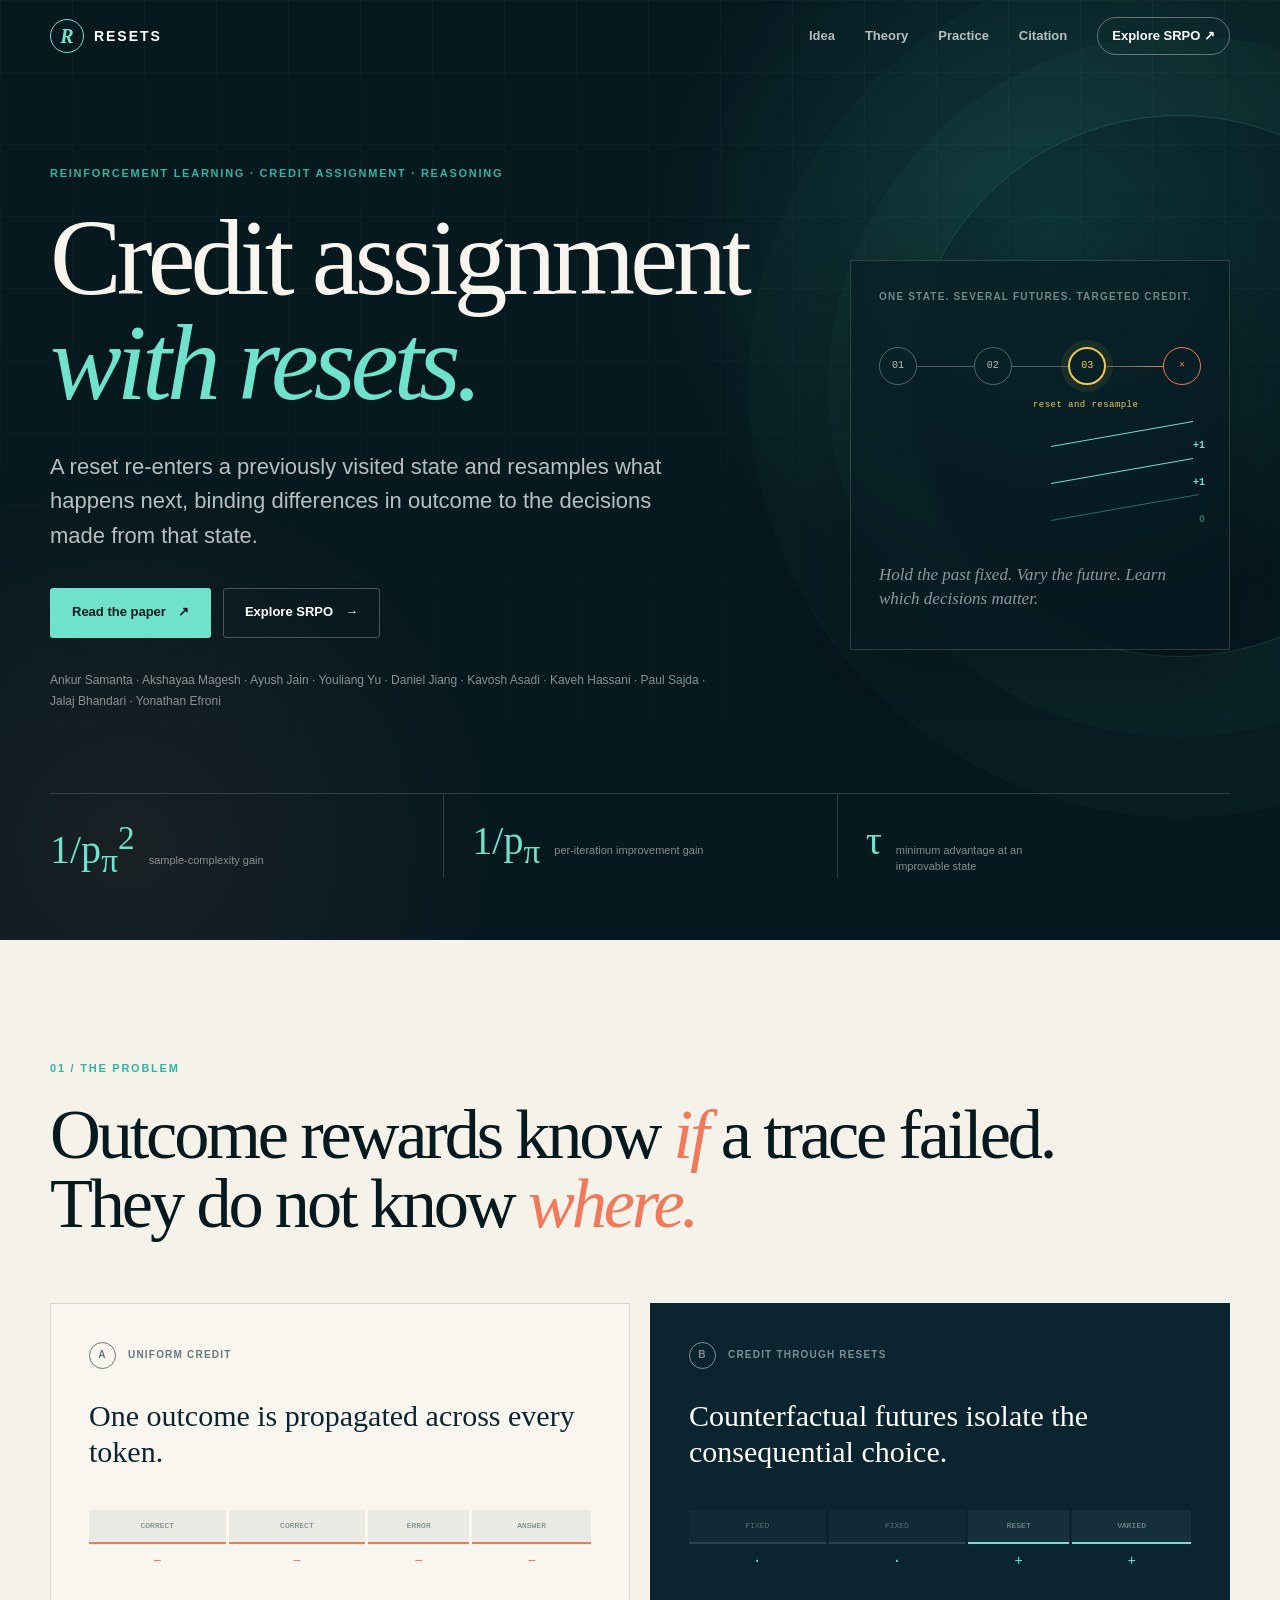
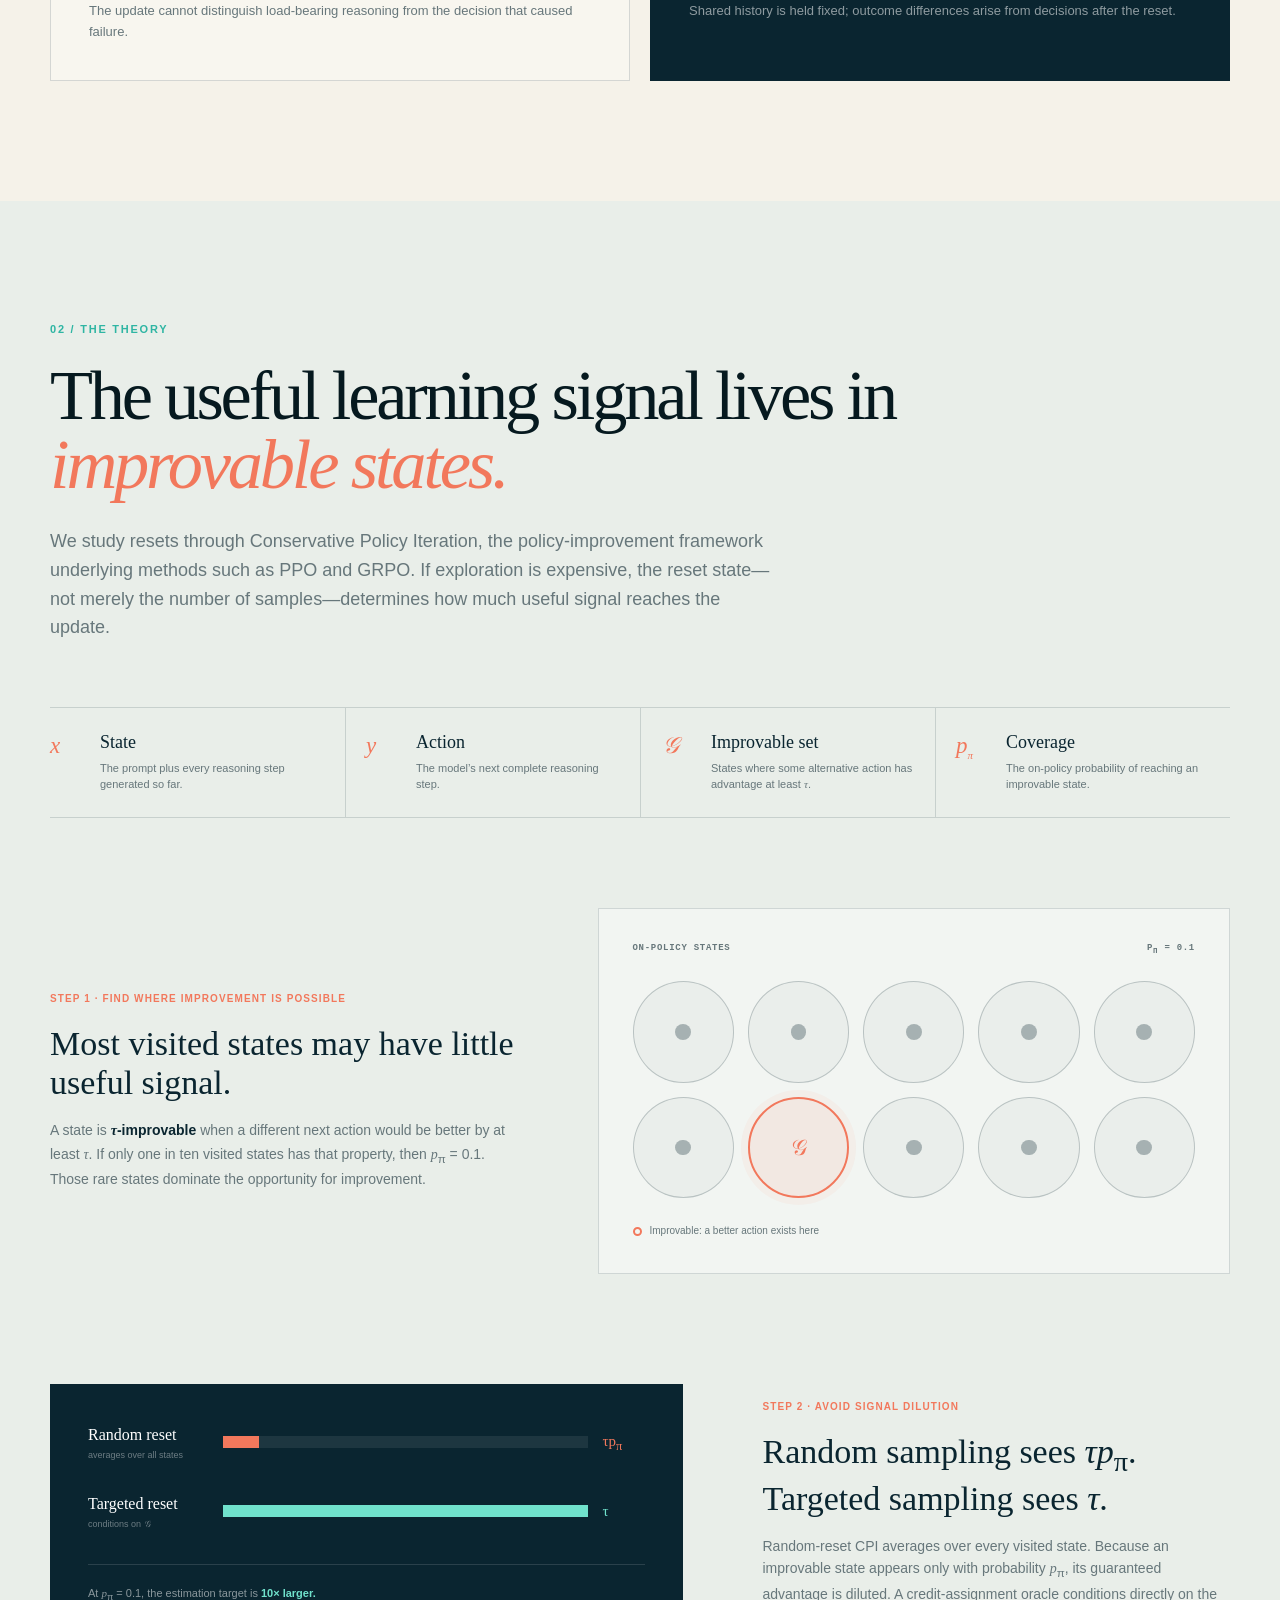
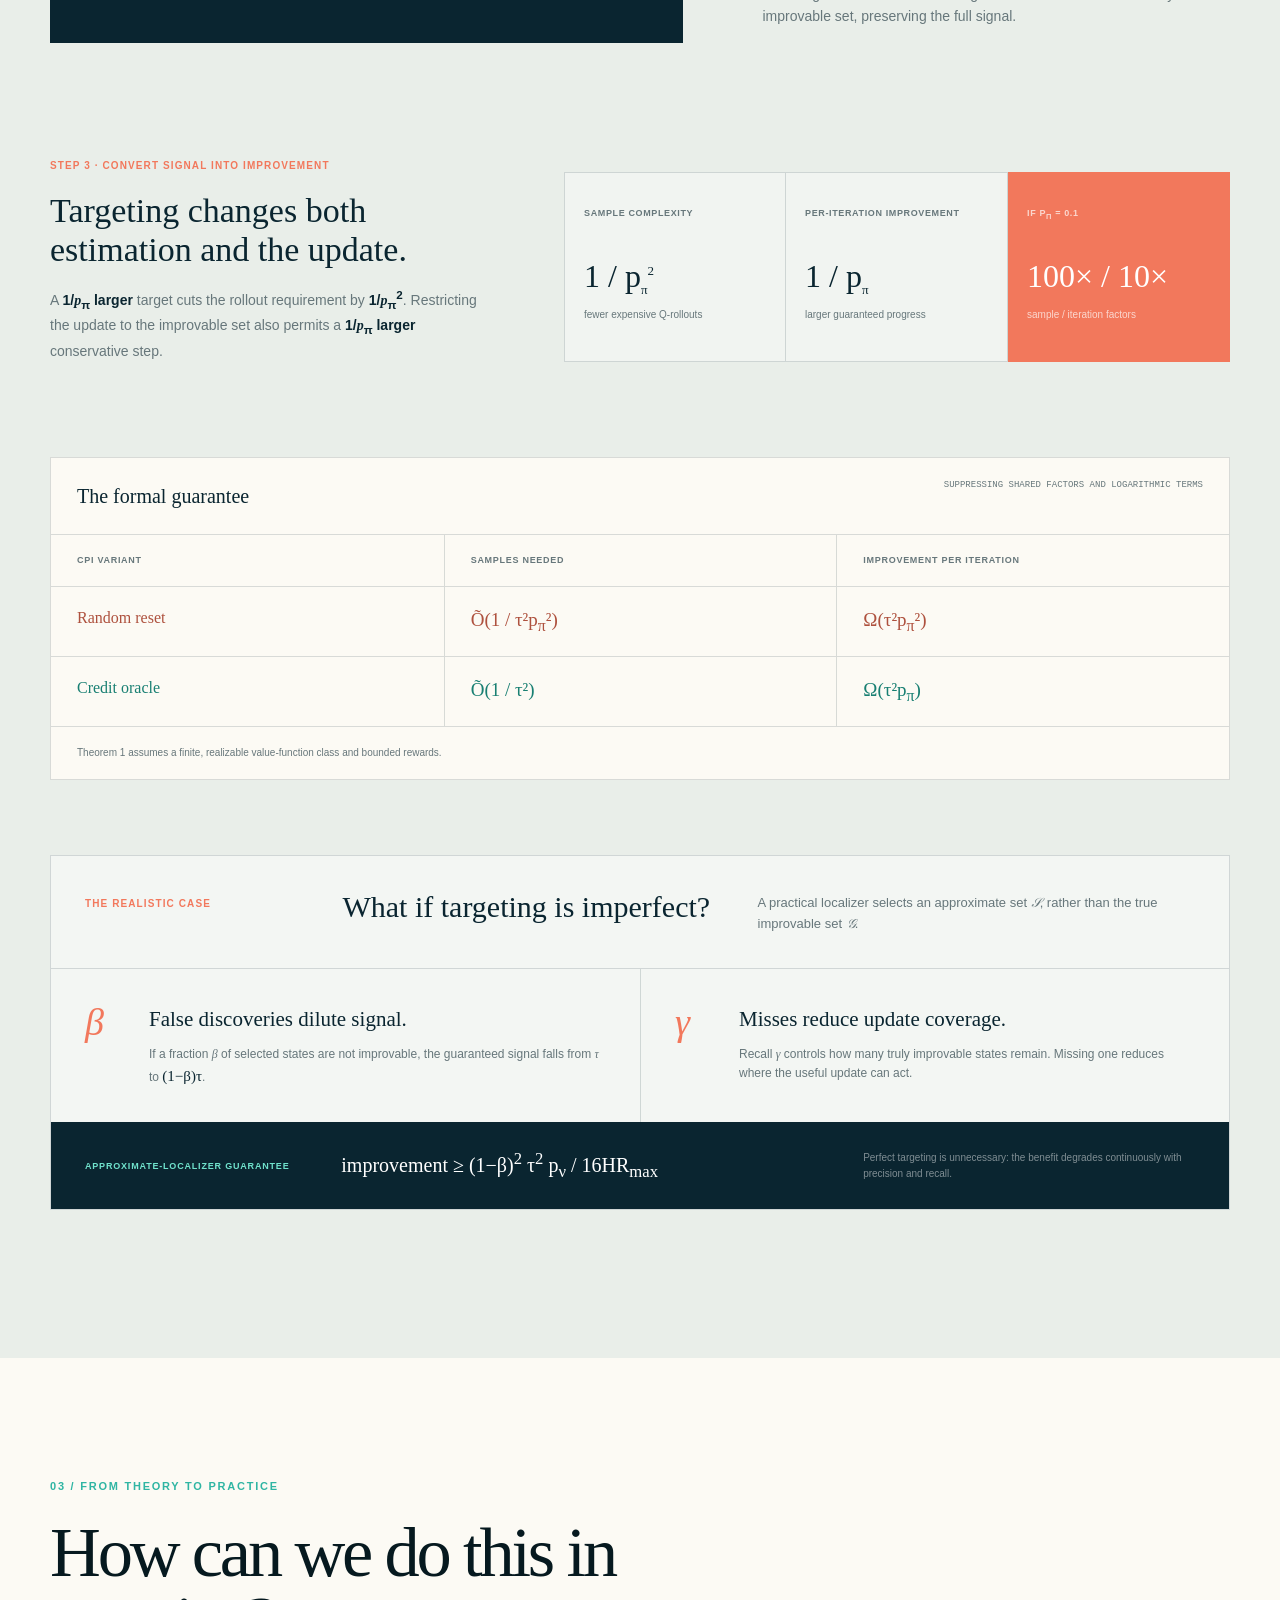
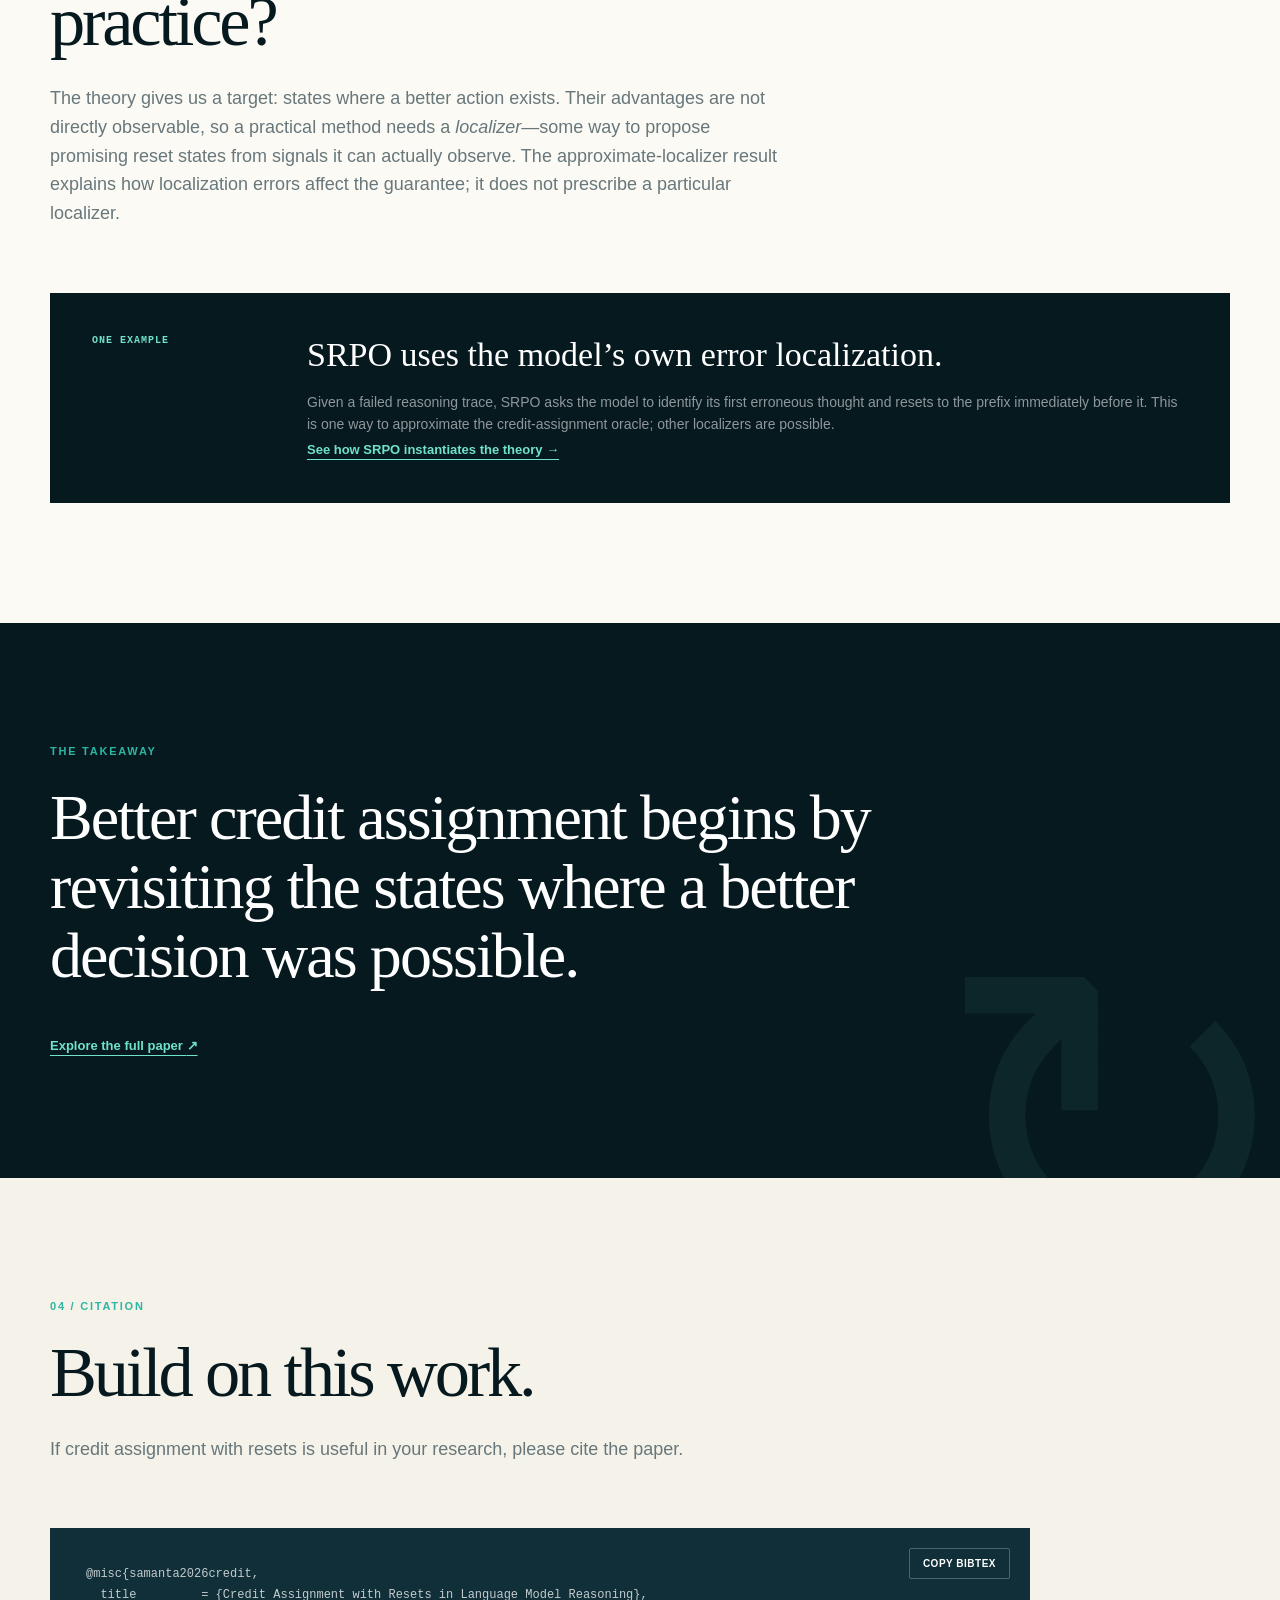
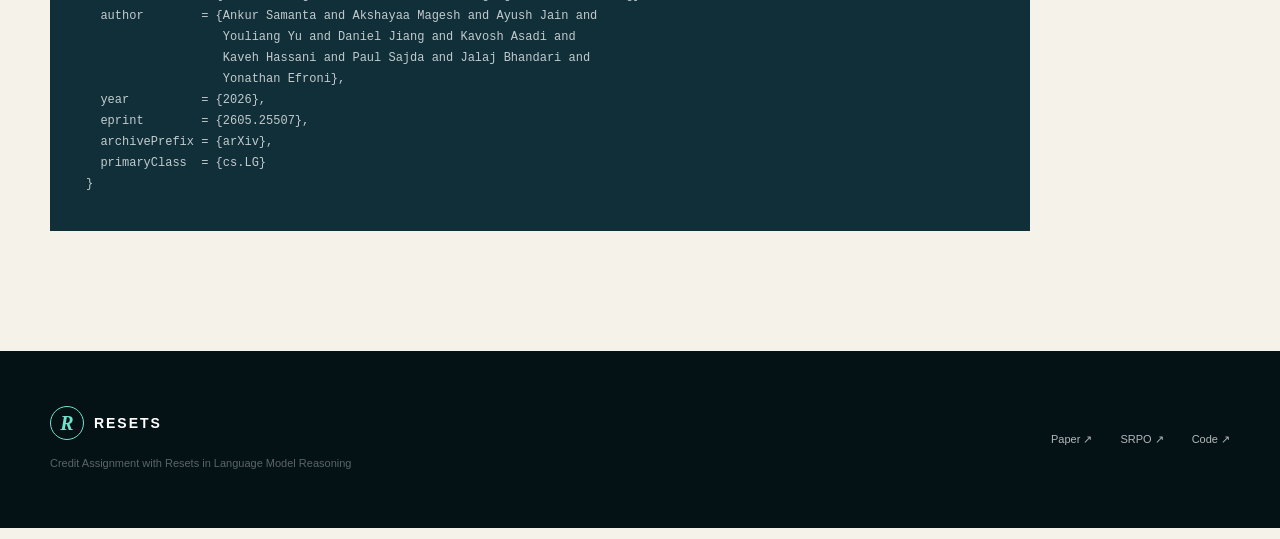
==== commit 03593c55: "Keep theory page method agnostic" ====
--- a/site/index.html
+++ b/site/index.html
@@ -8,8 +8,8 @@
   <meta property="og:type" content="website">
   <meta property="og:title" content="Credit Assignment with Resets in Language Model Reasoning">
   <meta property="og:description" content="Re-enter a consequential state, sample counterfactual futures, and bind outcome differences to the decisions made there.">
-  <meta property="og:url" content="https://ankur-samanta.github.io/credit-assignment-with-resets/">
-  <meta property="og:image" content="https://ankur-samanta.github.io/credit-assignment-with-resets/figures/tree_visualization.png">
+  <meta property="og:url" content="https://reasoningresets.github.io/">
+  <meta property="og:image" content="https://reasoningresets.github.io/figures/tree_visualization.png">
   <meta name="twitter:card" content="summary_large_image">
   <title>Credit Assignment with Resets</title>
   <script>document.documentElement.classList.add('js')</script>
@@ -31,9 +31,9 @@
     <nav class="site-nav" id="site-nav" aria-label="Main navigation">
       <a href="#idea">Idea</a>
       <a href="#theory">Theory</a>
-      <a href="#framework">Framework</a>
+      <a href="#practice">Practice</a>
       <a href="#citation">Citation</a>
-      <a class="nav-github" href="https://ankur-samanta.github.io/SRPO/">Explore SRPO <span aria-hidden="true">↗</span></a>
+      <a class="nav-github" href="srpo/">Explore SRPO <span aria-hidden="true">↗</span></a>
     </nav>
   </header>
 
@@ -51,7 +51,7 @@
           <a class="button button-primary" href="https://arxiv.org/abs/2605.25507">
             Read the paper <span aria-hidden="true">↗</span>
           </a>
-          <a class="button button-secondary" href="https://ankur-samanta.github.io/SRPO/">
+          <a class="button button-secondary" href="srpo/">
             Explore SRPO <span aria-hidden="true">→</span>
           </a>
         </div>
@@ -84,7 +84,7 @@
       <div class="hero-metrics reveal" aria-label="Key theoretical results">
         <div><strong>1/p<sub>π</sub><sup>2</sup></strong><span>sample-complexity gain</span></div>
         <div><strong>1/p<sub>π</sub></strong><span>per-iteration improvement gain</span></div>
-        <div><strong>0</strong><span>external step-level labels needed by SRPO</span></div>
+        <div><strong>τ</strong><span>minimum advantage at an improvable state</span></div>
       </div>
     </section>
 
@@ -233,34 +233,29 @@
       </div>
     </section>
 
-    <section class="section method" id="framework">
+    <section class="section method" id="practice">
       <div class="section-heading narrow reveal">
-        <p class="section-number">03 / From principle to algorithm</p>
-        <h2>How should we choose the reset state?</h2>
+        <p class="section-number">03 / From theory to practice</p>
+        <h2>How can we do this in practice?</h2>
         <p>
-          The theory asks for states with room to improve. In practice, a reset policy must
-          identify them without direct access to advantage. The paper studies two realizations.
+          The theory gives us a target: states where a better action exists. Their advantages
+          are not directly observable, so a practical method needs a <em>localizer</em>—some way
+          to propose promising reset states from signals it can actually observe. The
+          approximate-localizer result explains how localization errors affect the guarantee;
+          it does not prescribe a particular localizer.
         </p>
       </div>
-      <div class="comparison-grid">
-        <article class="comparison-card conventional reveal">
-          <div class="card-label"><span>R</span> RRPO</div>
-          <h3>Choose a reasoning step uniformly at random.</h3>
-          <p>Random resets provide the control: they revisit prior states without targeting where improvement is possible.</p>
-        </article>
-        <article class="comparison-card srpo reveal">
-          <div class="card-label"><span>S</span> SRPO</div>
-          <h3>Ask the model to localize its first error.</h3>
-          <p>Self-localization provides a training-free approximation to the credit-assignment oracle.</p>
-        </article>
-      </div>
-      <figure class="paper-figure reveal" style="margin-top: 20px">
-        <img src="figures/tree_visualization.png" alt="A failed rollout is reset at an intermediate state and expanded into several counterfactual continuations." loading="lazy">
-        <figcaption><span>One realization</span>SRPO resets to the clean prefix before a self-localized error and learns from several alternative suffixes.</figcaption>
-      </figure>
-      <div class="hero-actions reveal" style="margin-top: 28px">
-        <a class="button button-primary" href="https://ankur-samanta.github.io/SRPO/">See how SRPO works <span aria-hidden="true">→</span></a>
-        <a class="button" href="https://github.com/Ankur-Samanta/SRPO">Browse the code <span aria-hidden="true">↗</span></a>
+      <div class="theory-bridge reveal">
+        <div class="bridge-tag">One example</div>
+        <div>
+          <h3>SRPO uses the model’s own error localization.</h3>
+          <p>
+            Given a failed reasoning trace, SRPO asks the model to identify its first erroneous
+            thought and resets to the prefix immediately before it. This is one way to
+            approximate the credit-assignment oracle; other localizers are possible.
+          </p>
+          <a class="text-link" href="srpo/">See how SRPO instantiates the theory <span aria-hidden="true">→</span></a>
+        </div>
       </div>
     </section>
 
@@ -304,7 +299,7 @@
     </div>
     <div class="footer-links">
       <a href="https://arxiv.org/abs/2605.25507">Paper ↗</a>
-      <a href="https://ankur-samanta.github.io/SRPO/">SRPO ↗</a>
+      <a href="srpo/">SRPO ↗</a>
       <a href="https://github.com/Ankur-Samanta/SRPO">Code ↗</a>
     </div>
   </footer>
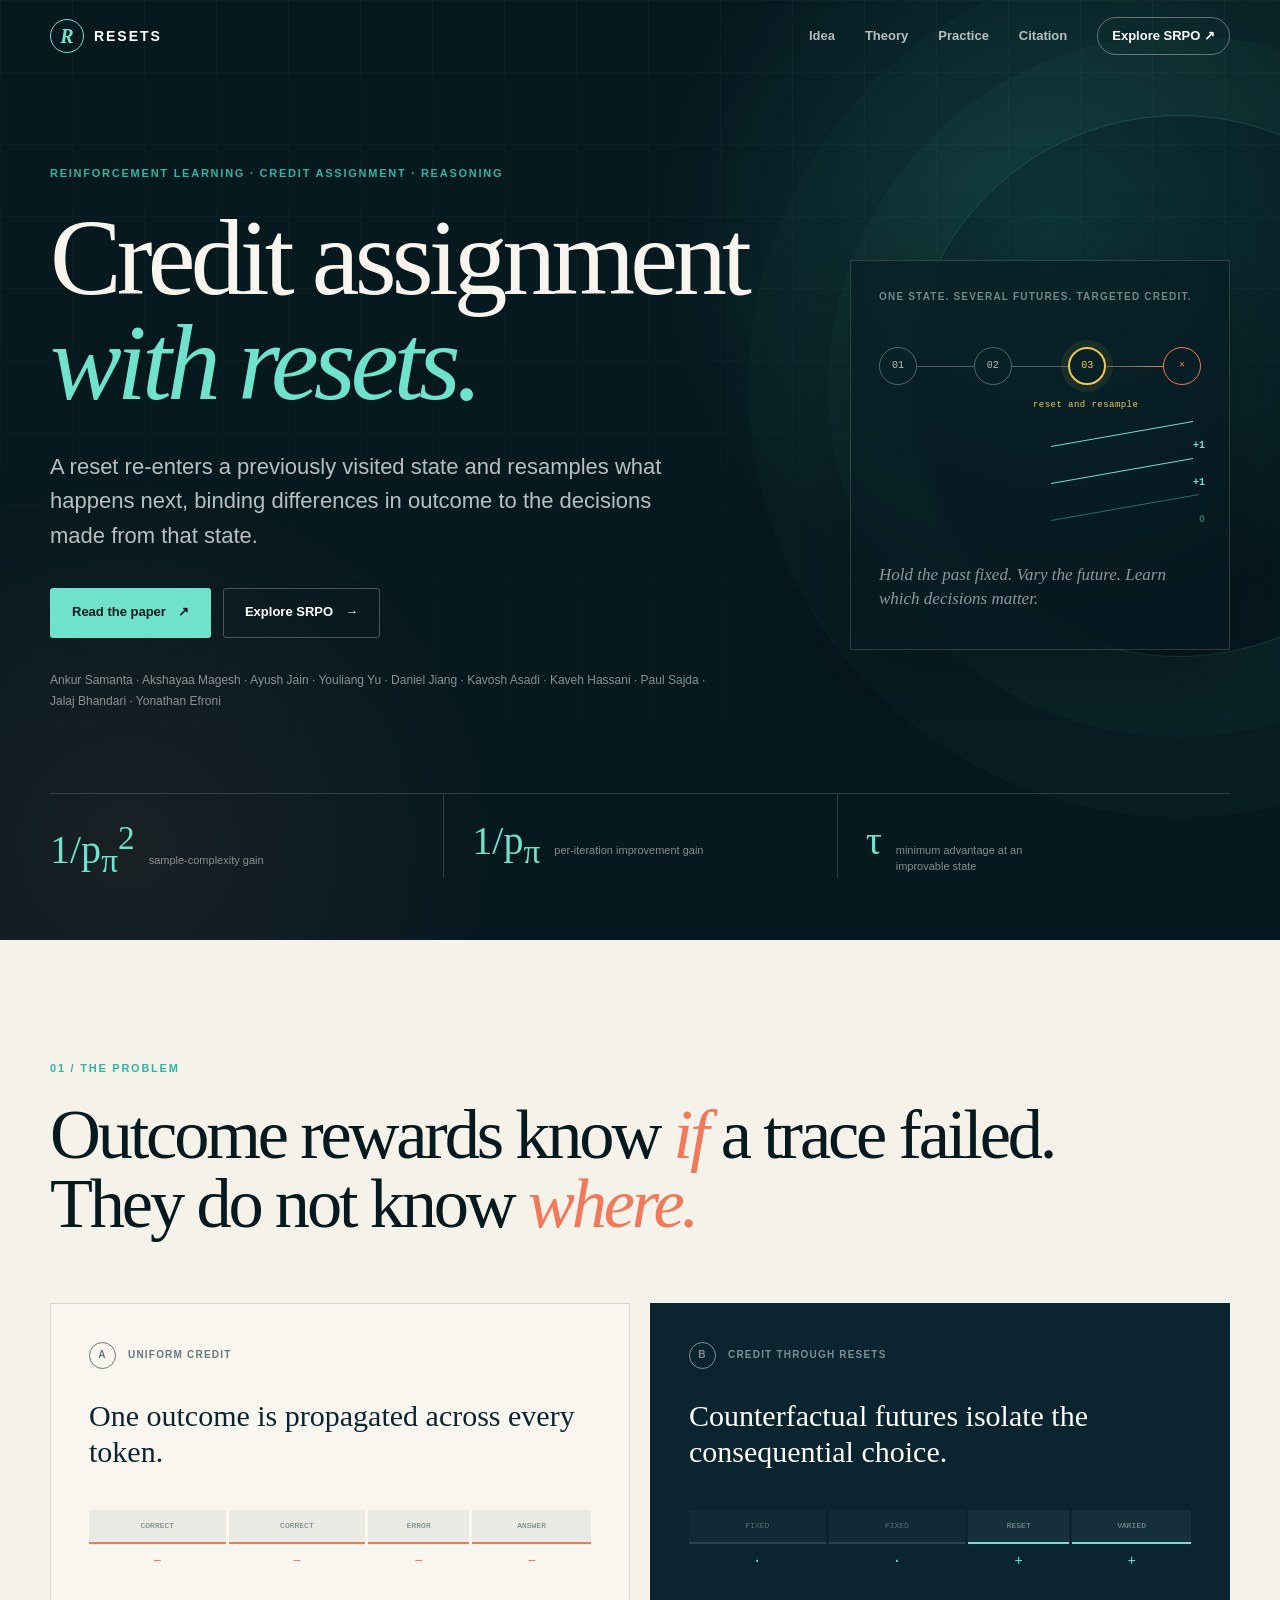
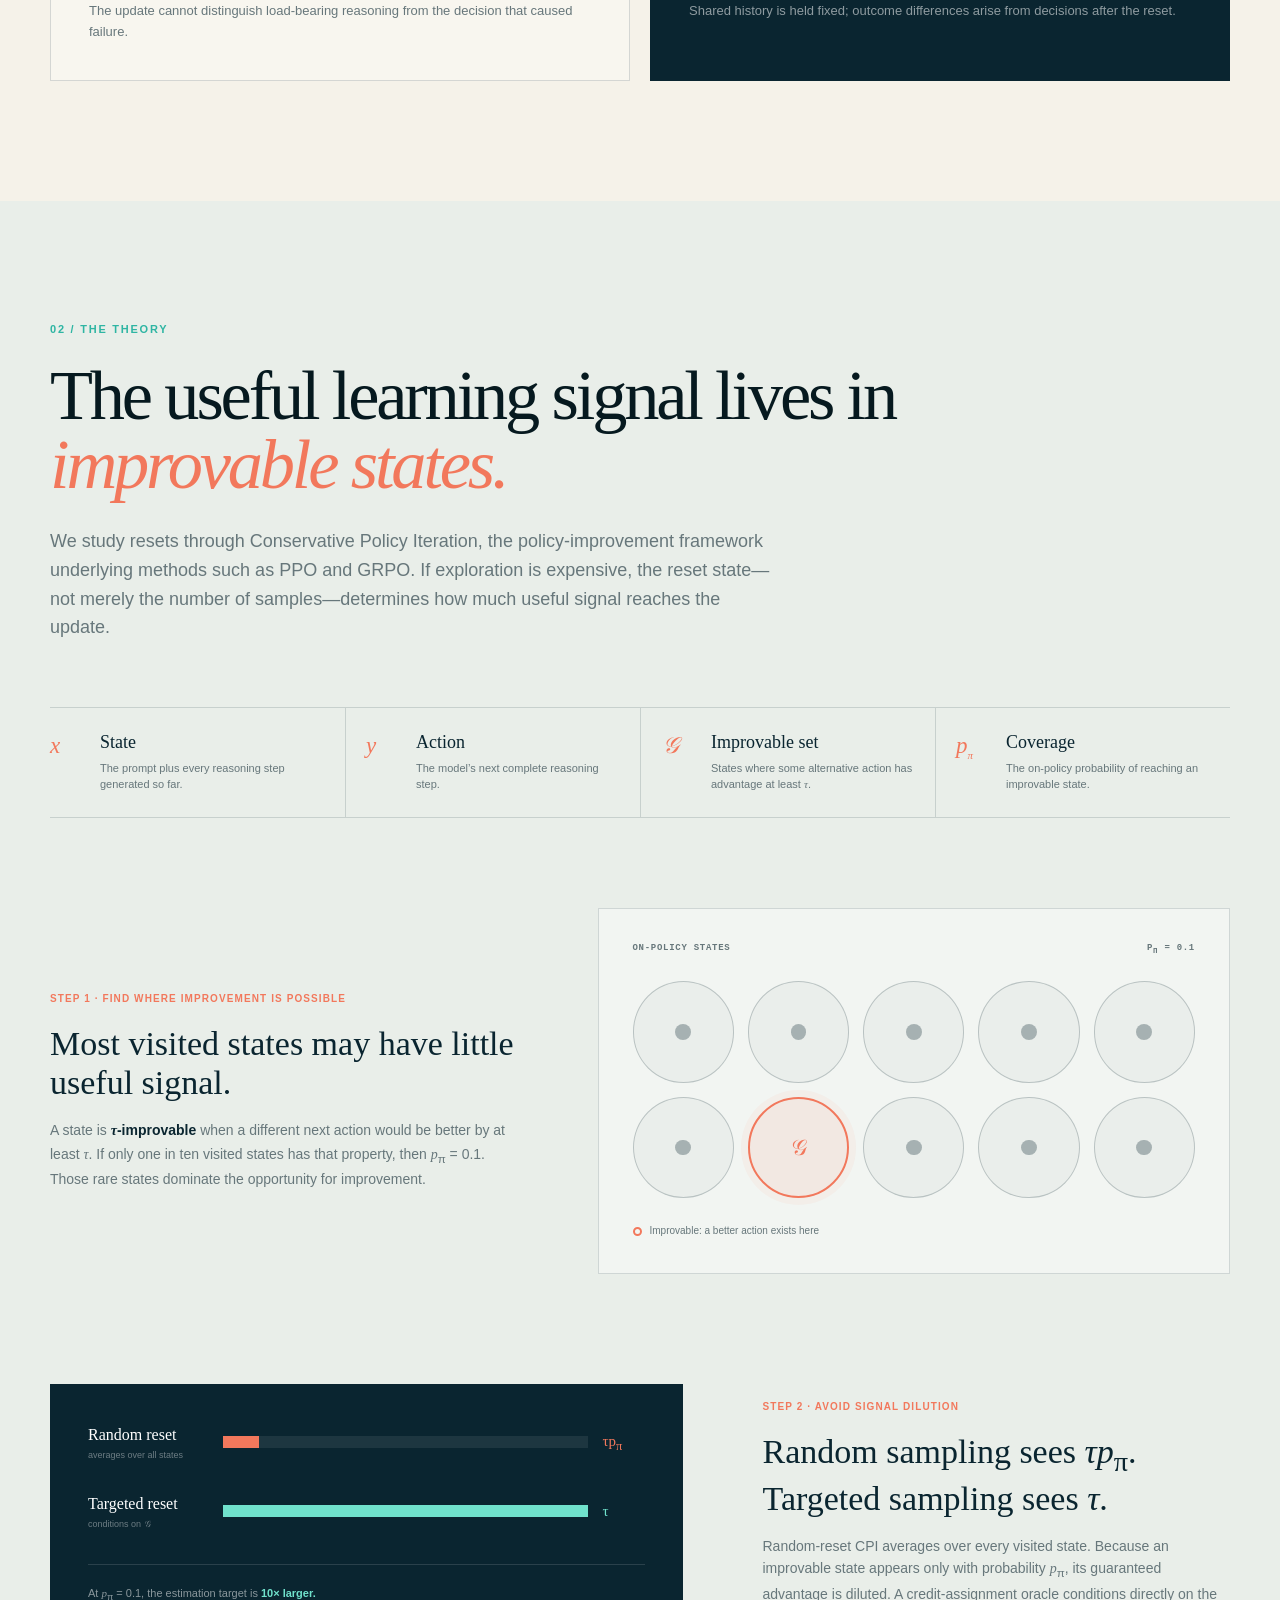
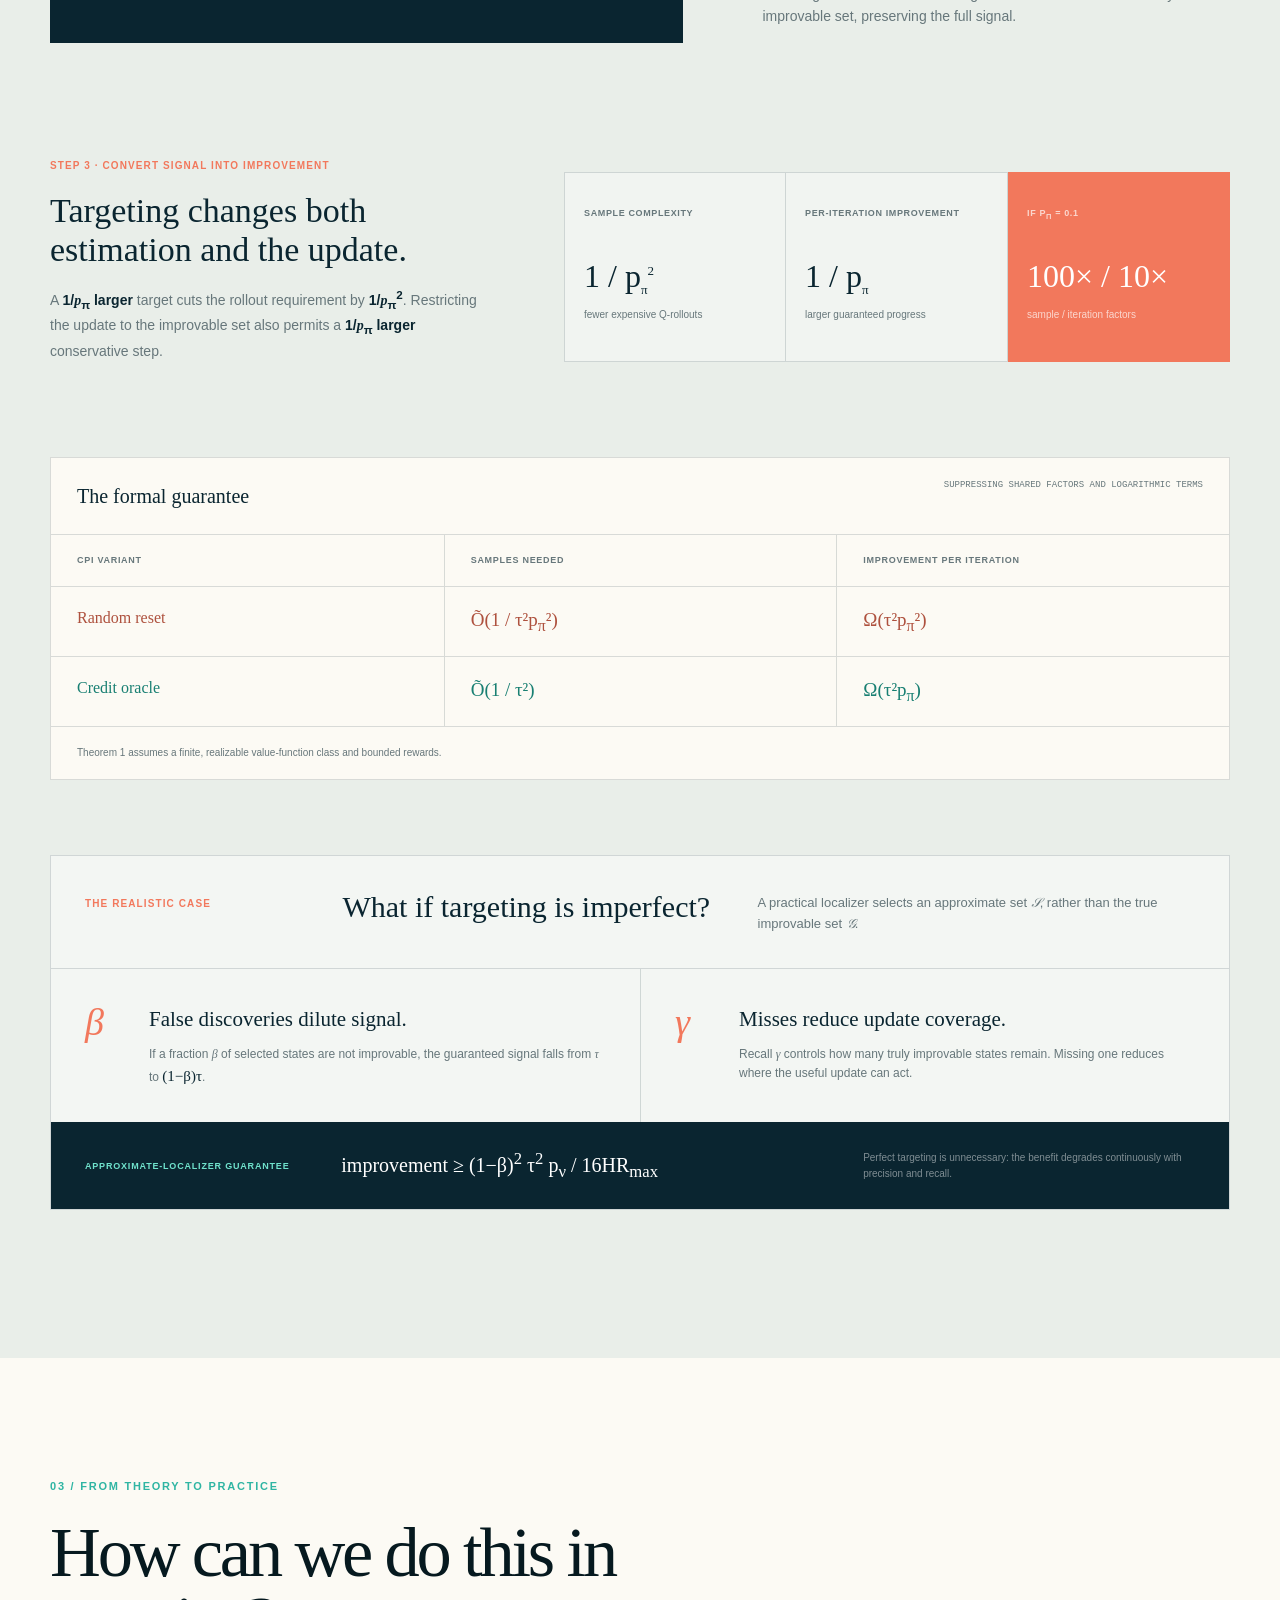
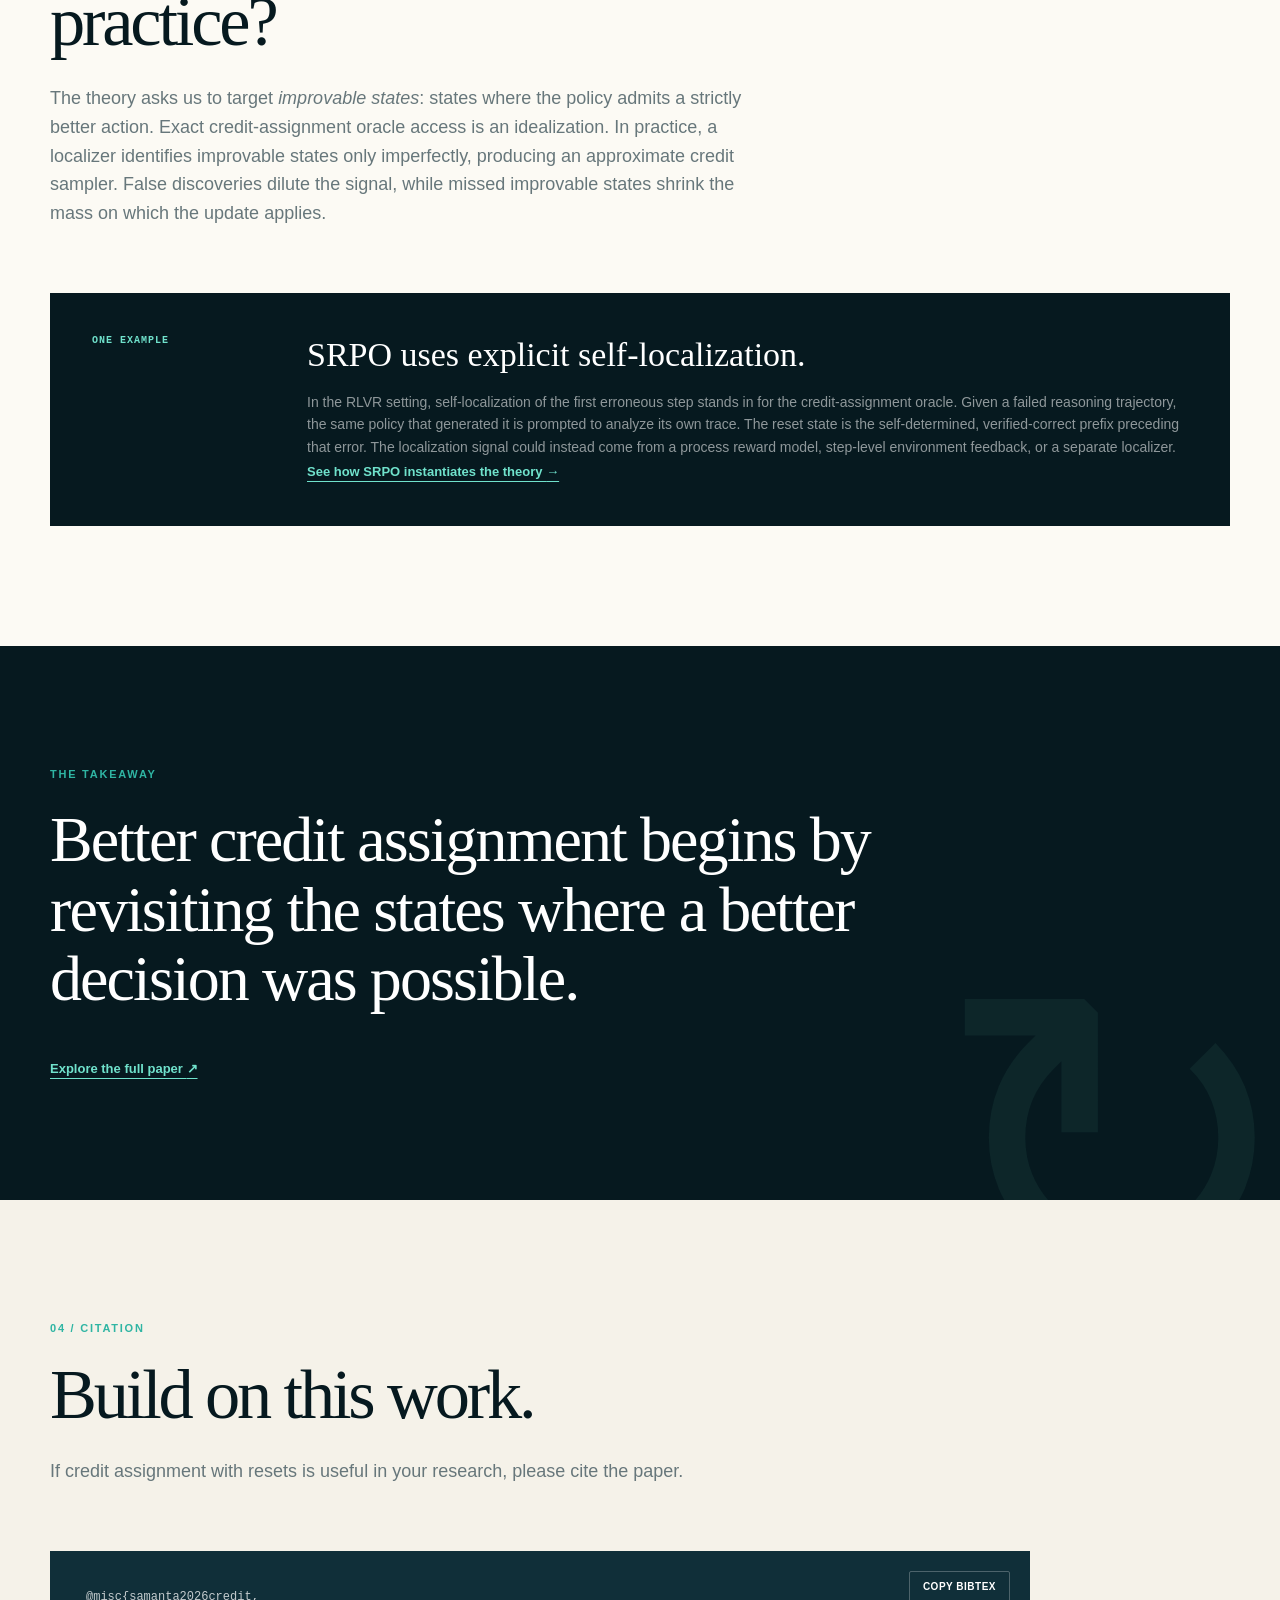
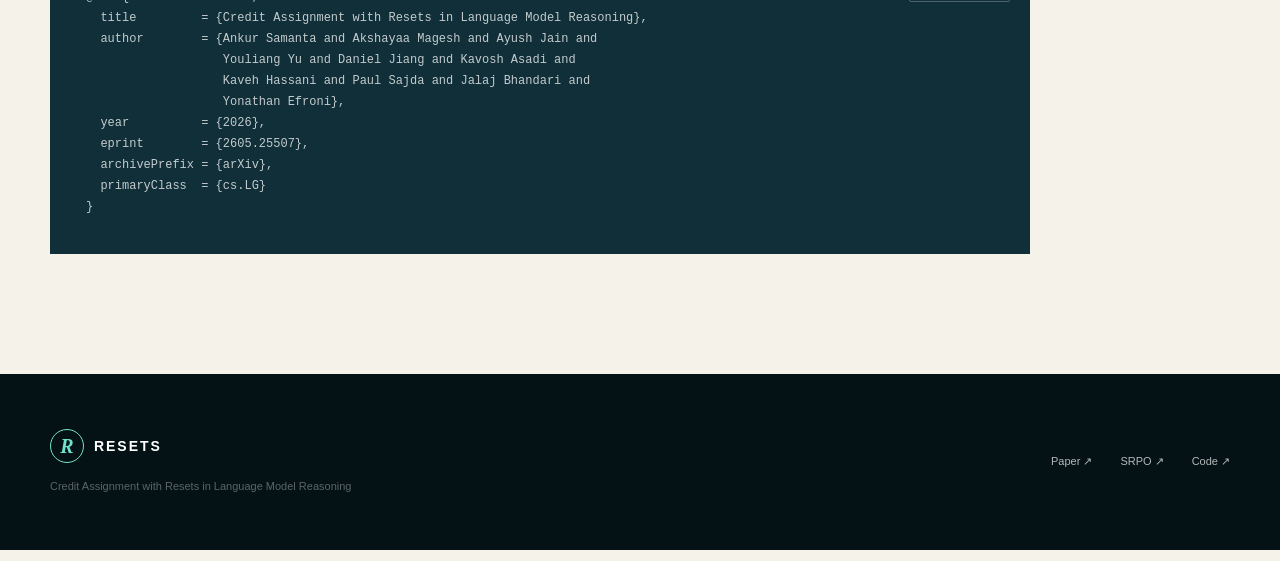
==== commit a392d6a3: "Align theory copy with manuscript terminology" ====
--- a/site/index.html
+++ b/site/index.html
@@ -238,21 +238,24 @@
         <p class="section-number">03 / From theory to practice</p>
         <h2>How can we do this in practice?</h2>
         <p>
-          The theory gives us a target: states where a better action exists. Their advantages
-          are not directly observable, so a practical method needs a <em>localizer</em>—some way
-          to propose promising reset states from signals it can actually observe. The
-          approximate-localizer result explains how localization errors affect the guarantee;
-          it does not prescribe a particular localizer.
+          The theory asks us to target <em>improvable states</em>: states where the policy admits
+          a strictly better action. Exact credit-assignment oracle access is an idealization.
+          In practice, a localizer identifies improvable states only imperfectly, producing an
+          approximate credit sampler. False discoveries dilute the signal, while missed
+          improvable states shrink the mass on which the update applies.
         </p>
       </div>
       <div class="theory-bridge reveal">
         <div class="bridge-tag">One example</div>
         <div>
-          <h3>SRPO uses the model’s own error localization.</h3>
+          <h3>SRPO uses explicit self-localization.</h3>
           <p>
-            Given a failed reasoning trace, SRPO asks the model to identify its first erroneous
-            thought and resets to the prefix immediately before it. This is one way to
-            approximate the credit-assignment oracle; other localizers are possible.
+            In the RLVR setting, self-localization of the first erroneous step stands in for the
+            credit-assignment oracle. Given a failed reasoning trajectory, the same policy that
+            generated it is prompted to analyze its own trace. The reset state is the
+            self-determined, verified-correct prefix preceding that error. The localization
+            signal could instead come from a process reward model, step-level environment
+            feedback, or a separate localizer.
           </p>
           <a class="text-link" href="srpo/">See how SRPO instantiates the theory <span aria-hidden="true">→</span></a>
         </div>
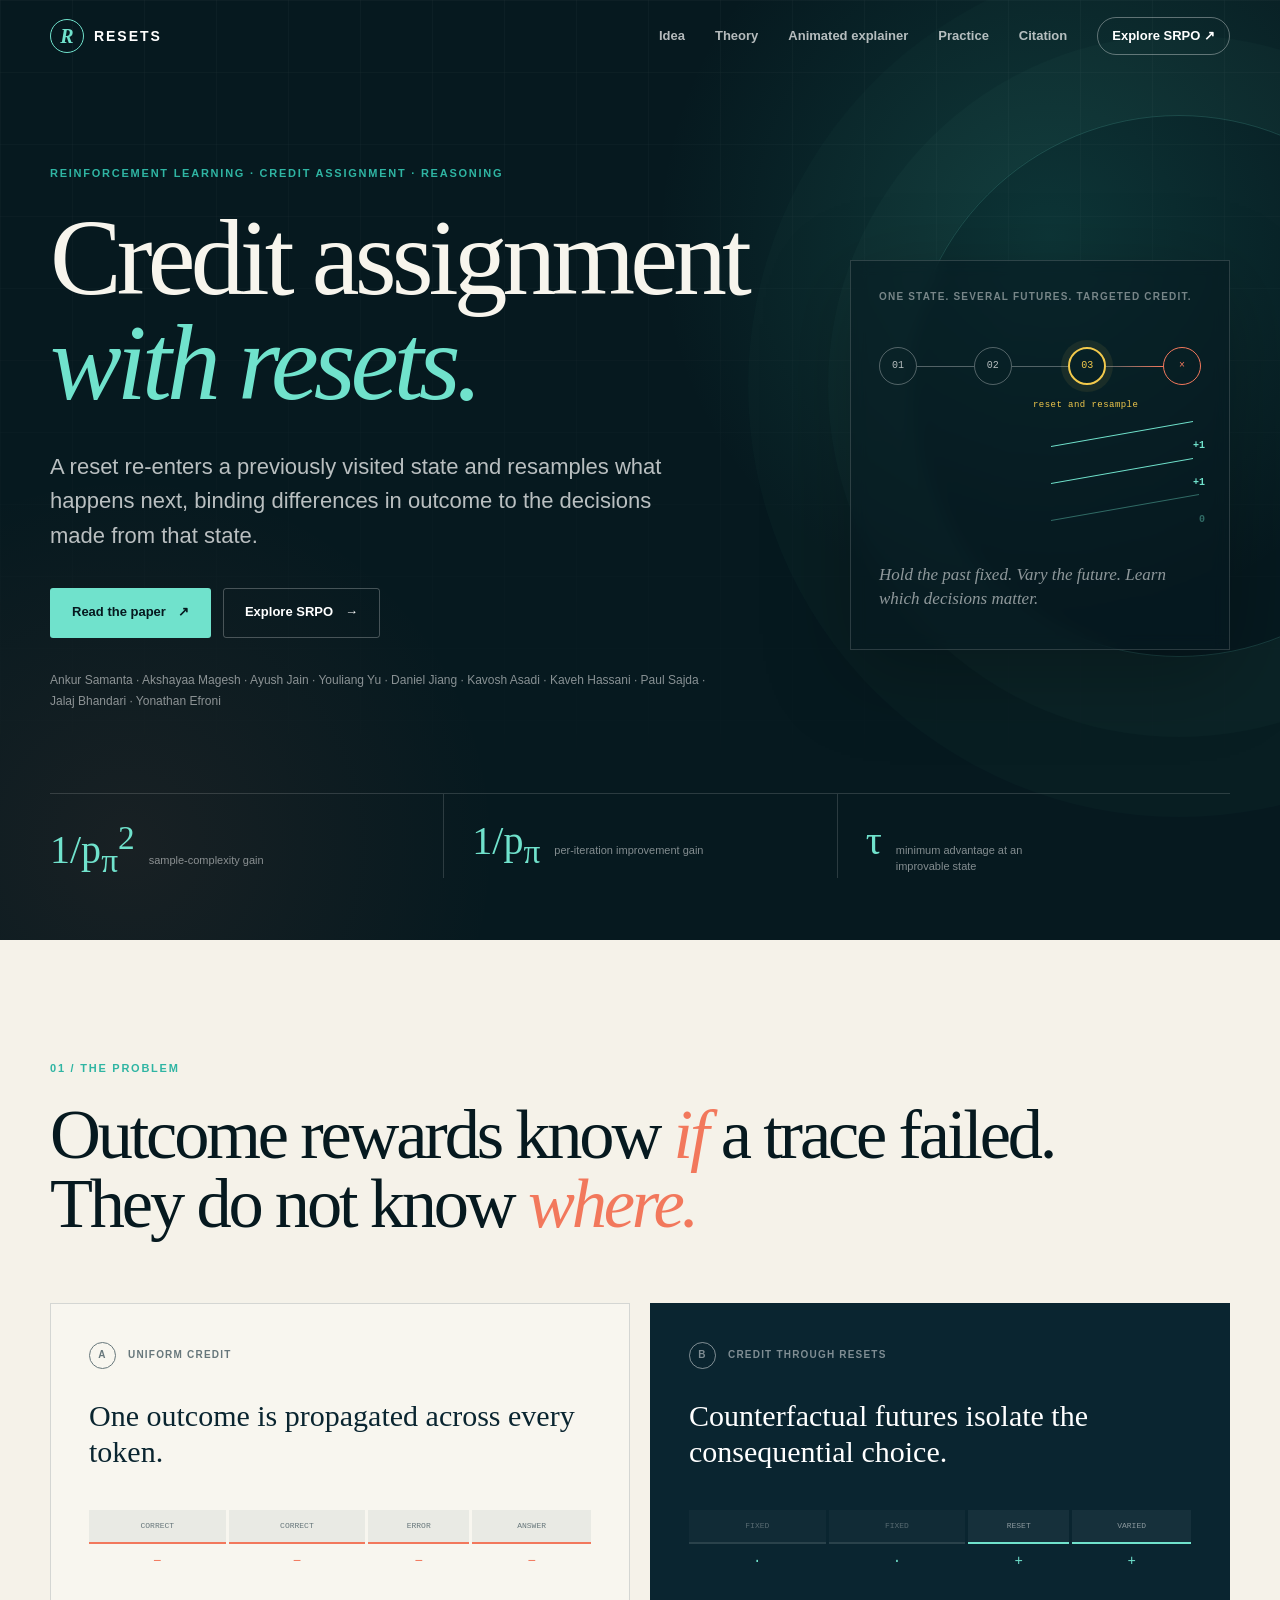
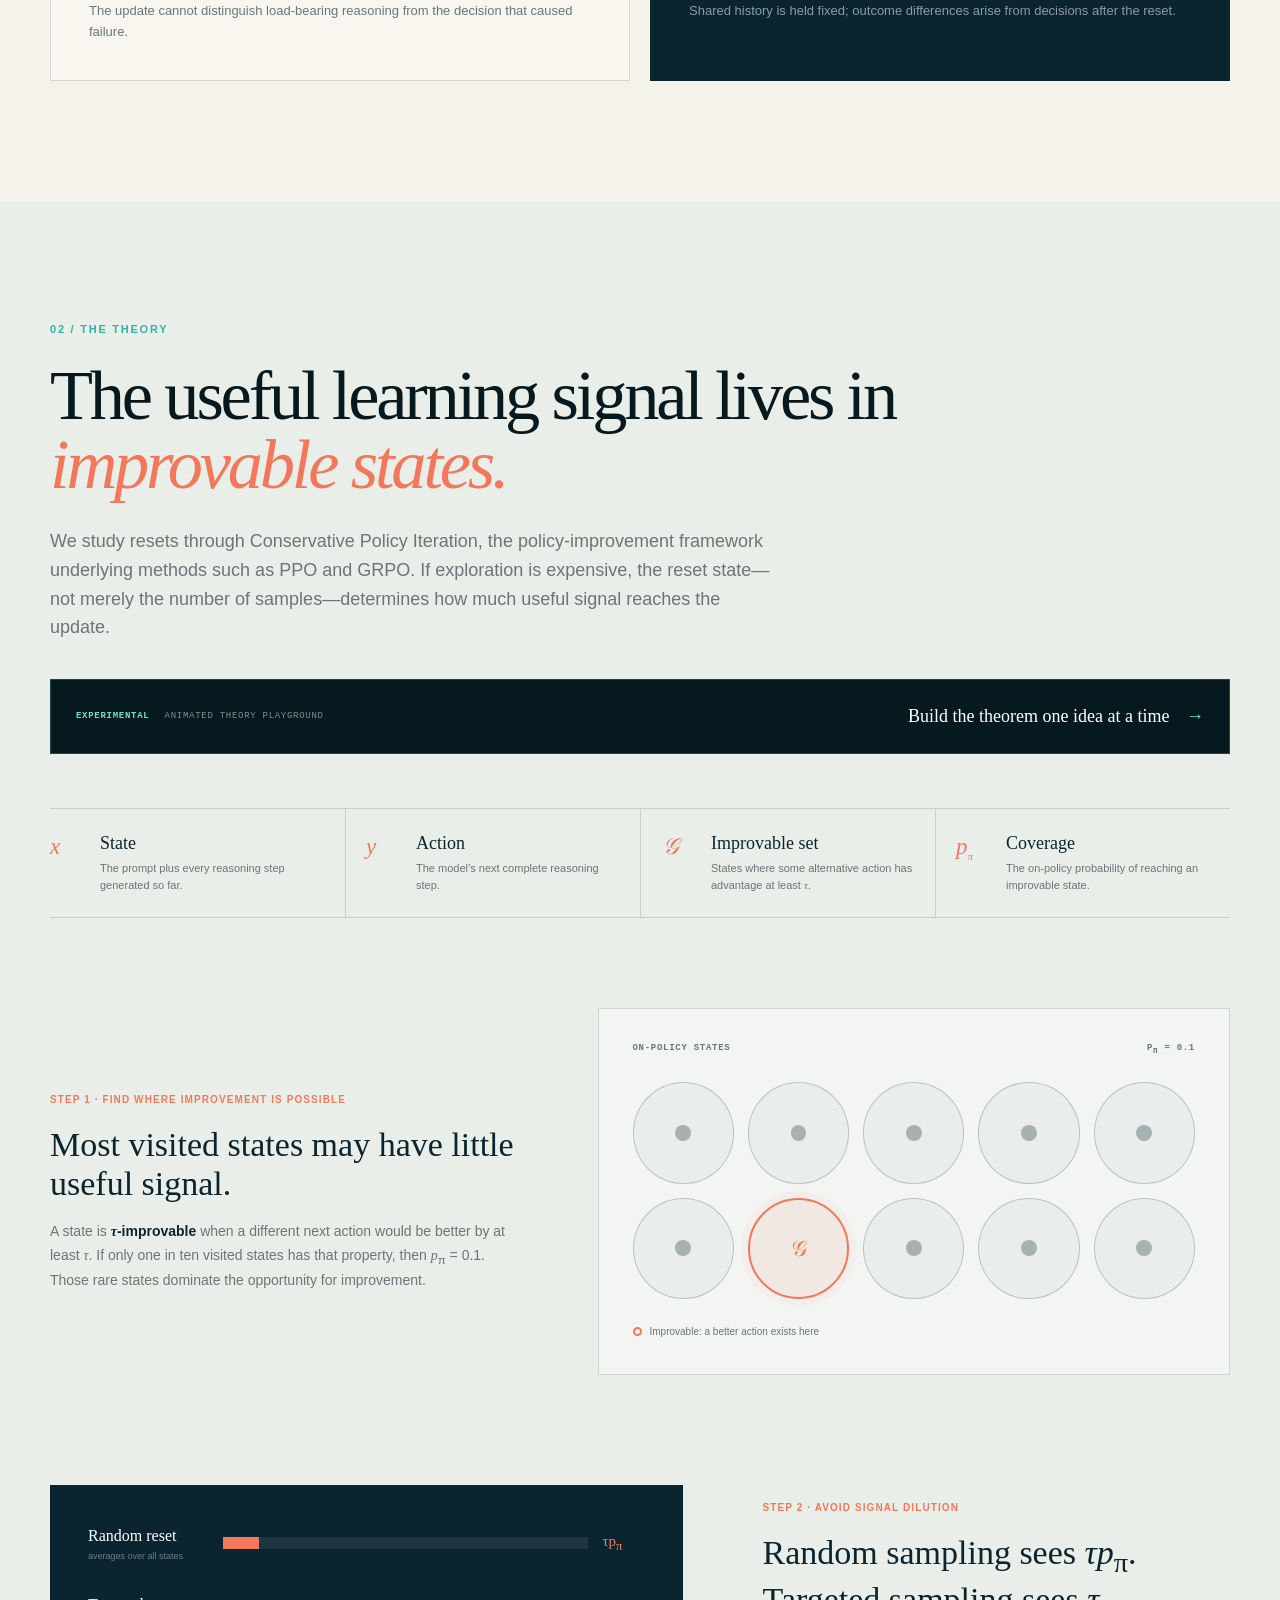
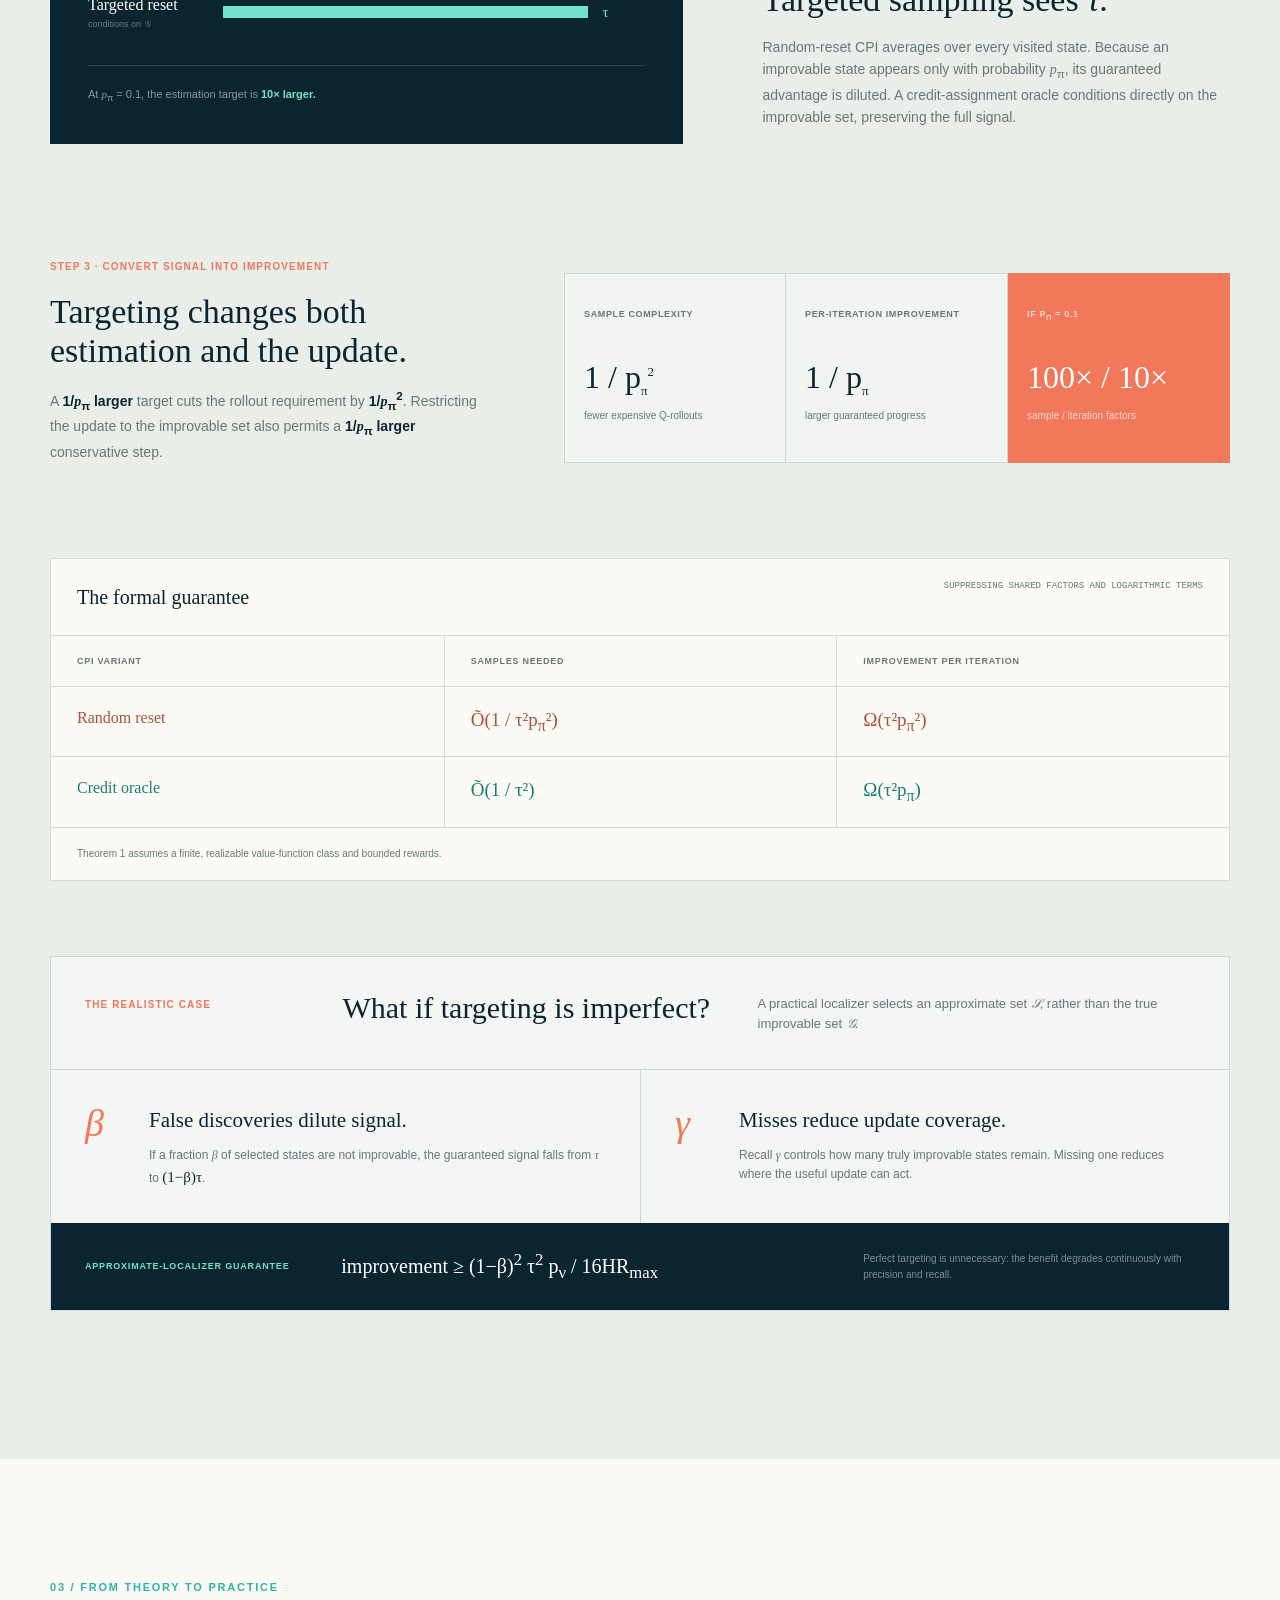
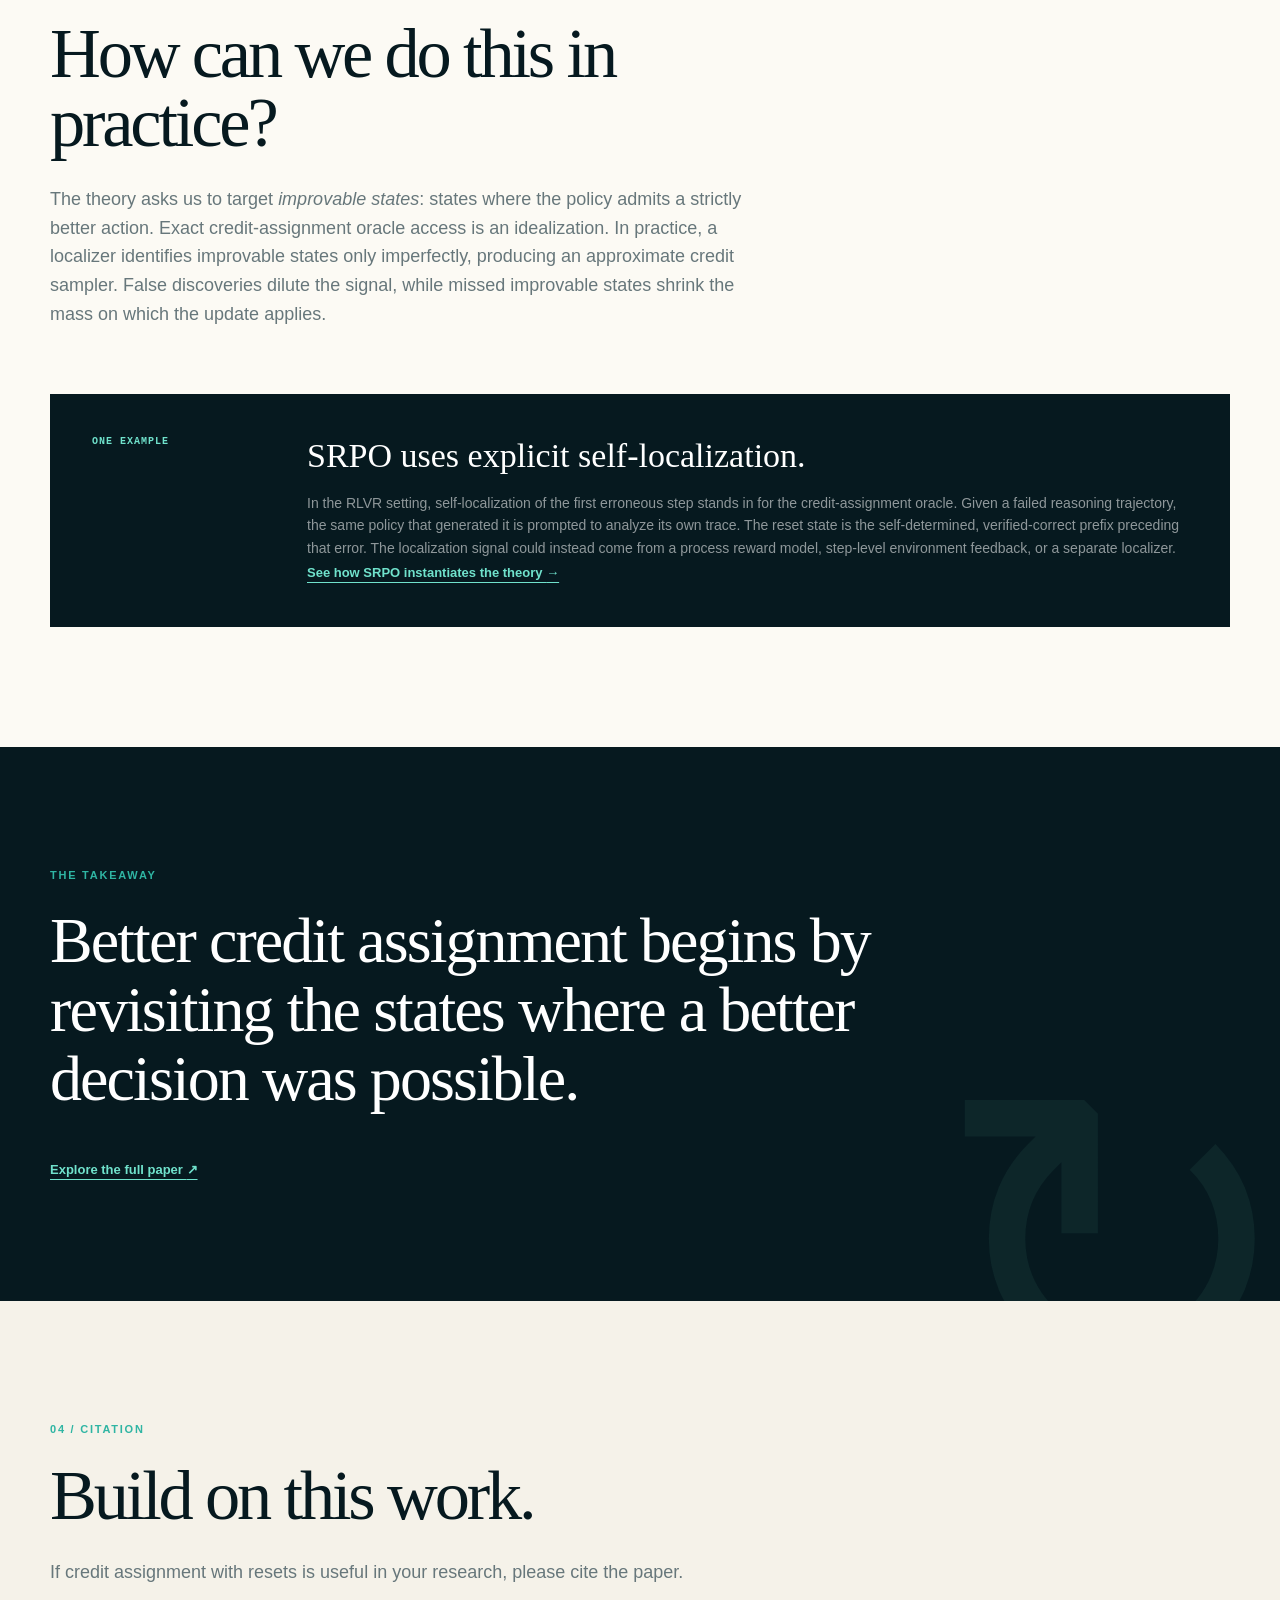
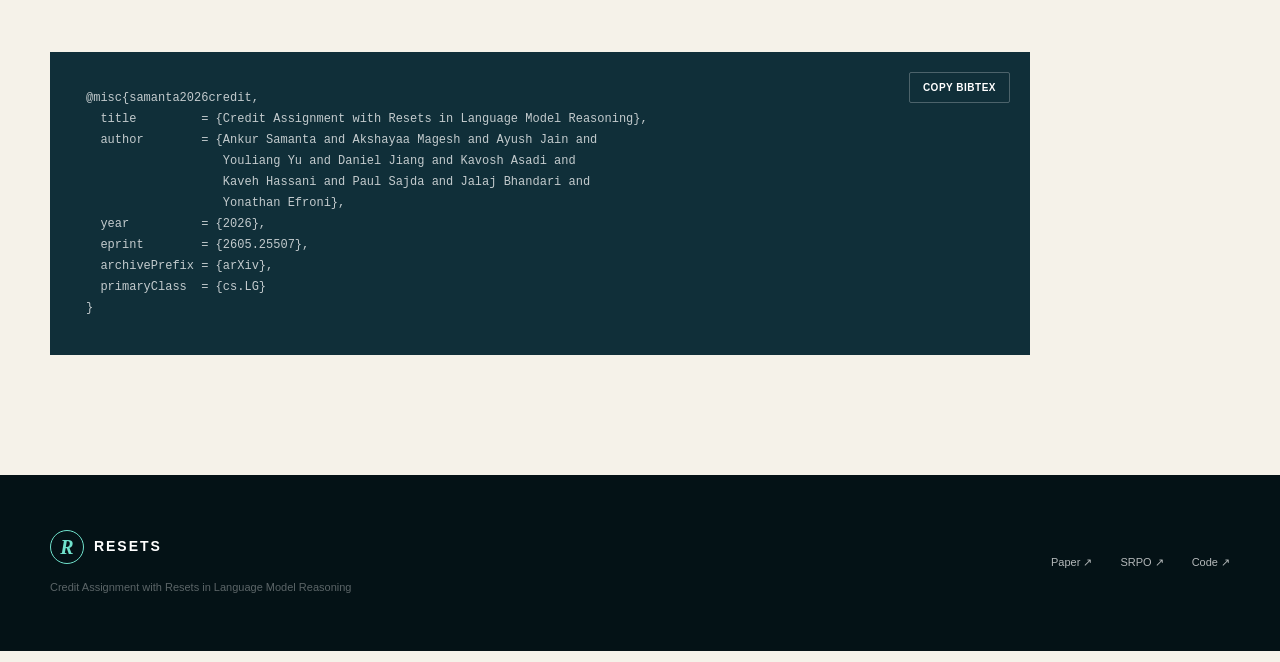
==== commit 3185ef2d: "Add animated theory playground" ====
--- a/site/index.html
+++ b/site/index.html
@@ -31,6 +31,7 @@
     <nav class="site-nav" id="site-nav" aria-label="Main navigation">
       <a href="#idea">Idea</a>
       <a href="#theory">Theory</a>
+      <a href="explainer/">Animated explainer</a>
       <a href="#practice">Practice</a>
       <a href="#citation">Citation</a>
       <a class="nav-github" href="srpo/">Explore SRPO <span aria-hidden="true">↗</span></a>
@@ -133,6 +134,11 @@
         </p>
       </div>
 
+      <a class="explainer-invite reveal" href="explainer/">
+        <span><b>Experimental</b> Animated theory playground</span>
+        <strong>Build the theorem one idea at a time <i aria-hidden="true">→</i></strong>
+      </a>
+
       <div class="theory-glossary reveal" aria-label="Core theory concepts">
         <article><span class="theory-symbol">x</span><div><h3>State</h3><p>The prompt plus every reasoning step generated so far.</p></div></article>
         <article><span class="theory-symbol">y</span><div><h3>Action</h3><p>The model’s next complete reasoning step.</p></div></article>
--- a/site/styles.css
+++ b/site/styles.css
@@ -372,6 +372,23 @@
 .srpo > p { color: rgba(255,255,255,0.54); }
 
 .theory { background: #e9eee9; }
+.explainer-invite {
+  display: flex;
+  justify-content: space-between;
+  gap: 30px;
+  align-items: center;
+  margin: -28px 0 54px;
+  padding: 22px 25px;
+  border: 1px solid rgba(47,181,163,0.32);
+  color: #fff;
+  background: var(--ink-deep);
+  text-decoration: none;
+}
+.explainer-invite > span { color: rgba(255,255,255,0.5); font-family: var(--mono); font-size: 9px; letter-spacing: 0.08em; text-transform: uppercase; }
+.explainer-invite b { margin-right: 9px; color: var(--teal-bright); }
+.explainer-invite strong { font-family: var(--serif); font-size: 18px; font-weight: 400; }
+.explainer-invite i { margin-left: 12px; color: var(--teal-bright); font-family: var(--sans); font-style: normal; }
+.explainer-invite:hover { border-color: var(--teal); }
 .theory-glossary {
   display: grid;
   grid-template-columns: repeat(4, 1fr);
@@ -601,6 +618,7 @@
   .wide-result-image { padding: 12px; }
   .citation-box pre { padding: 70px 24px 26px; font-size: 10px; }
   .theory-glossary { grid-template-columns: 1fr; margin-bottom: 65px; }
+  .explainer-invite { display: grid; margin-top: -20px; }
   .theory-glossary article + article { padding-left: 0; border-left: 0; border-top: 1px solid var(--line); }
   .signal-story, .signal-story.reverse { grid-template-columns: 1fr; gap: 32px; margin-bottom: 80px; }
   .signal-story.reverse .signal-copy { order: initial; }
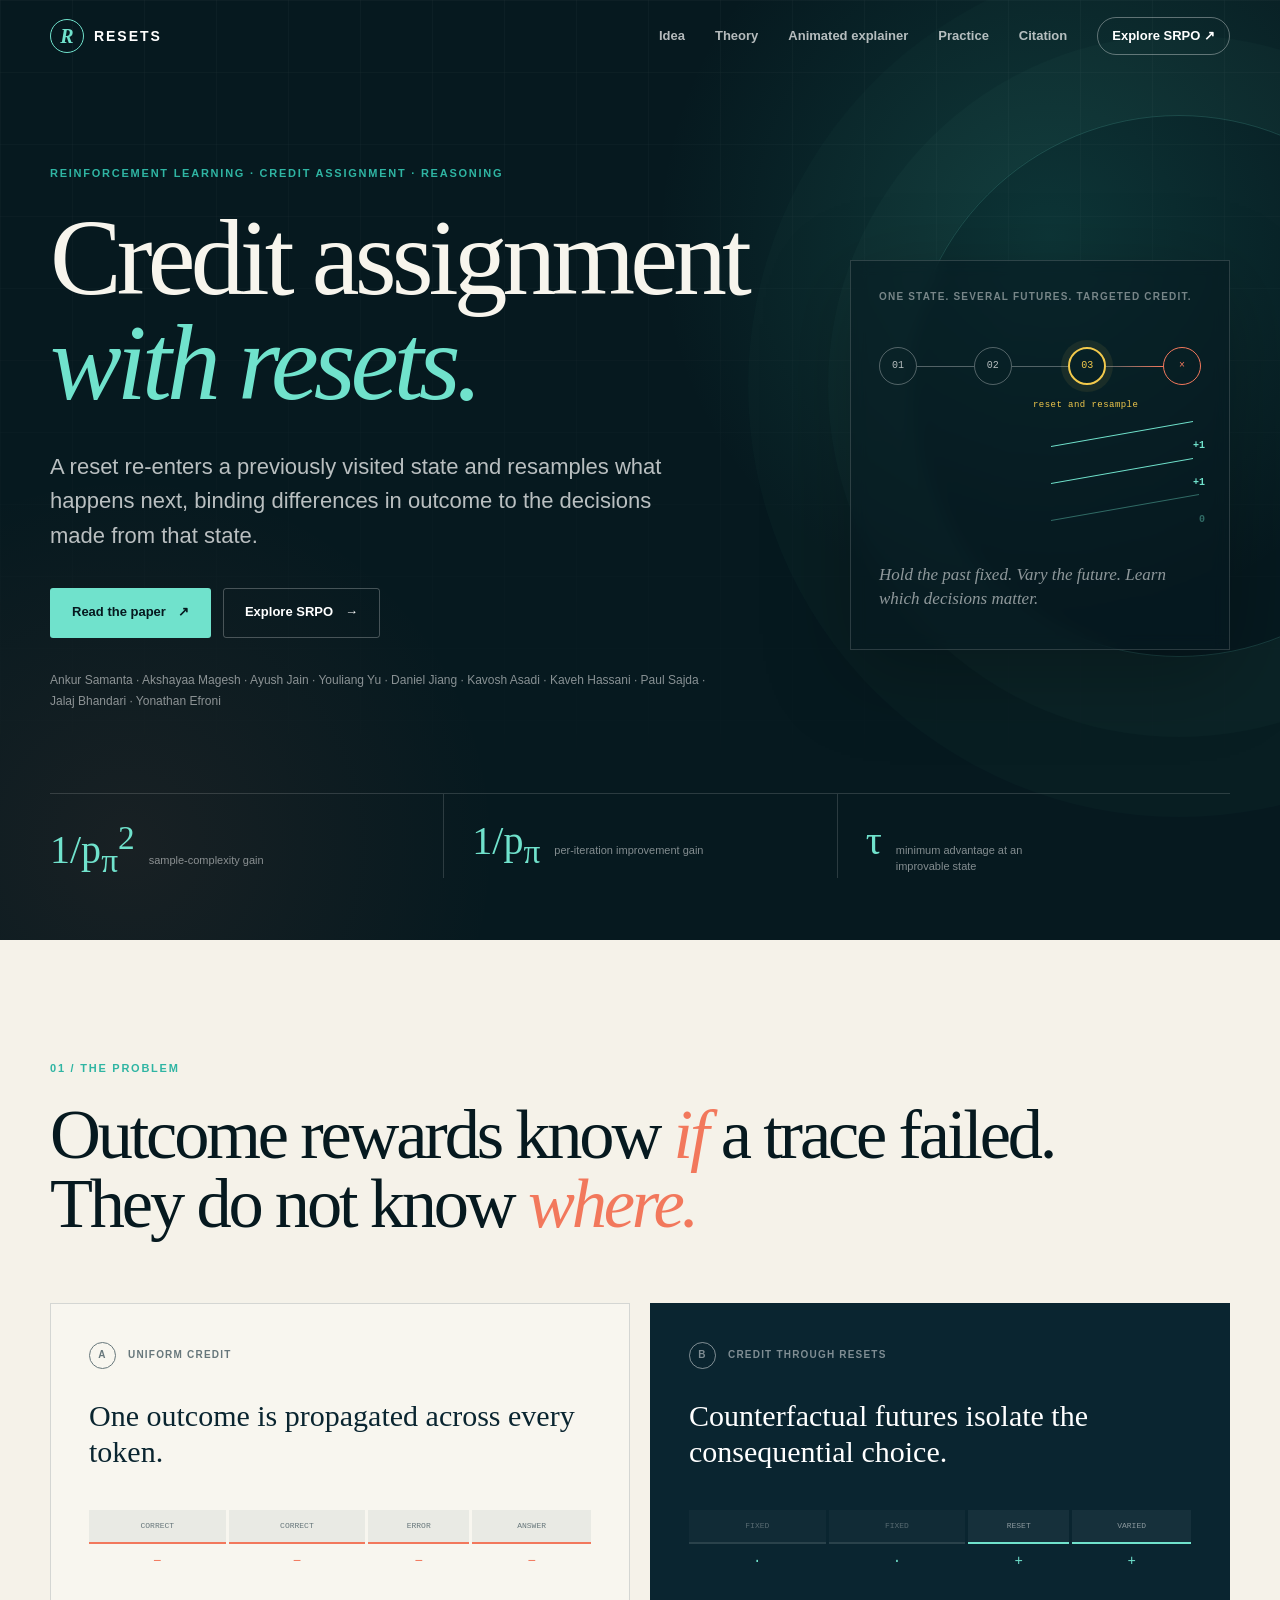
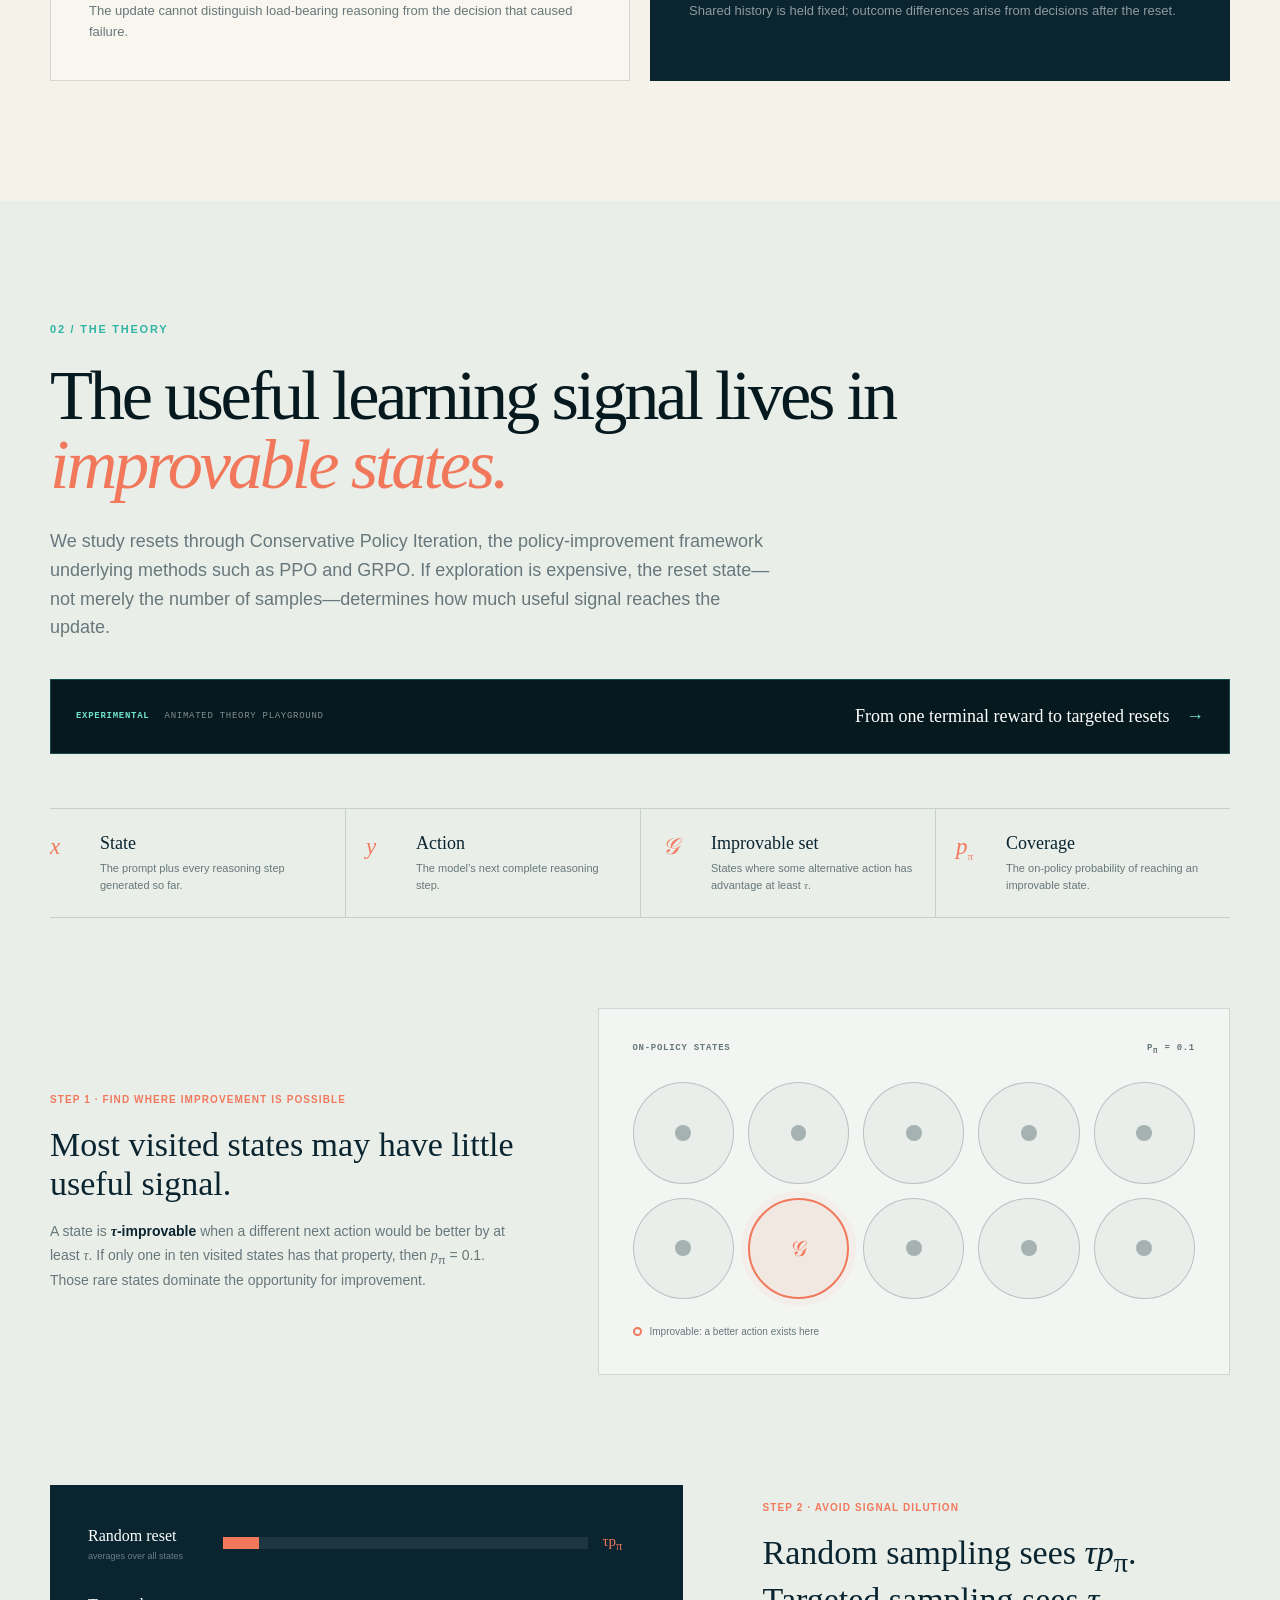
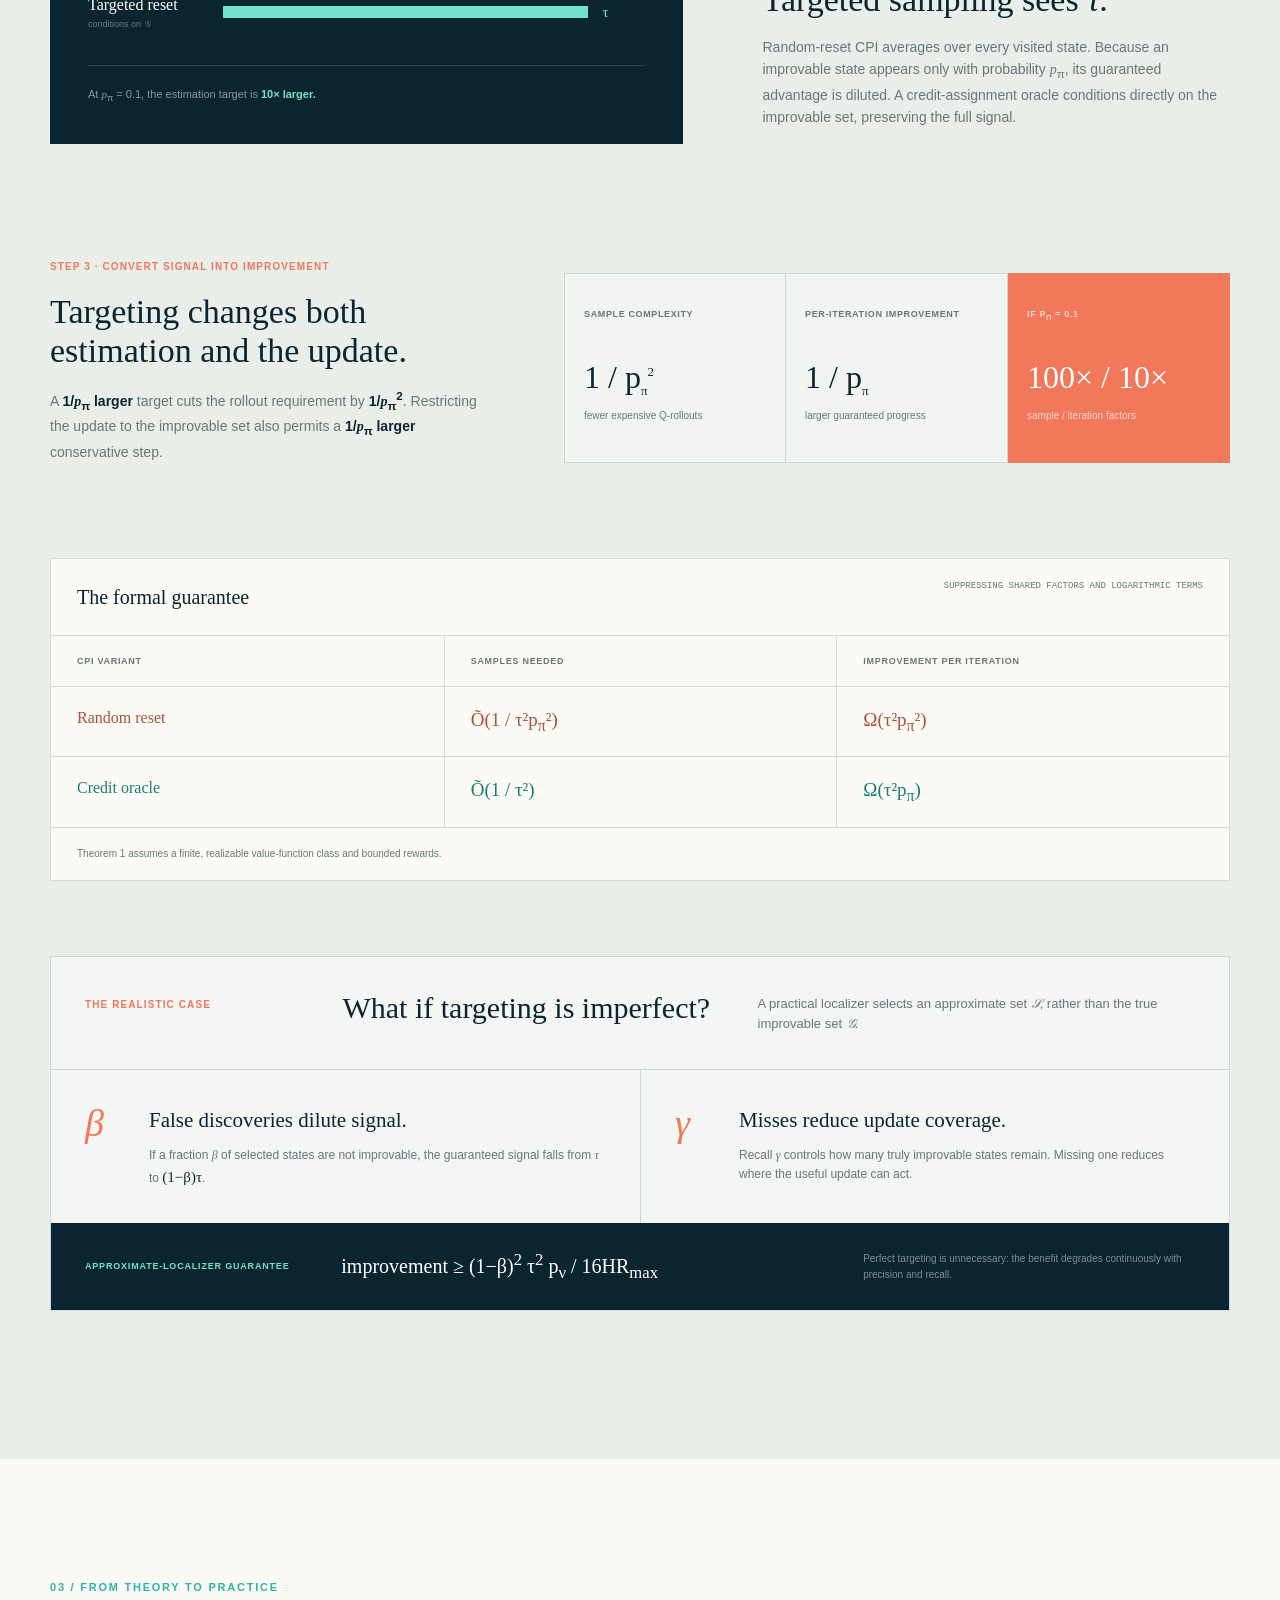
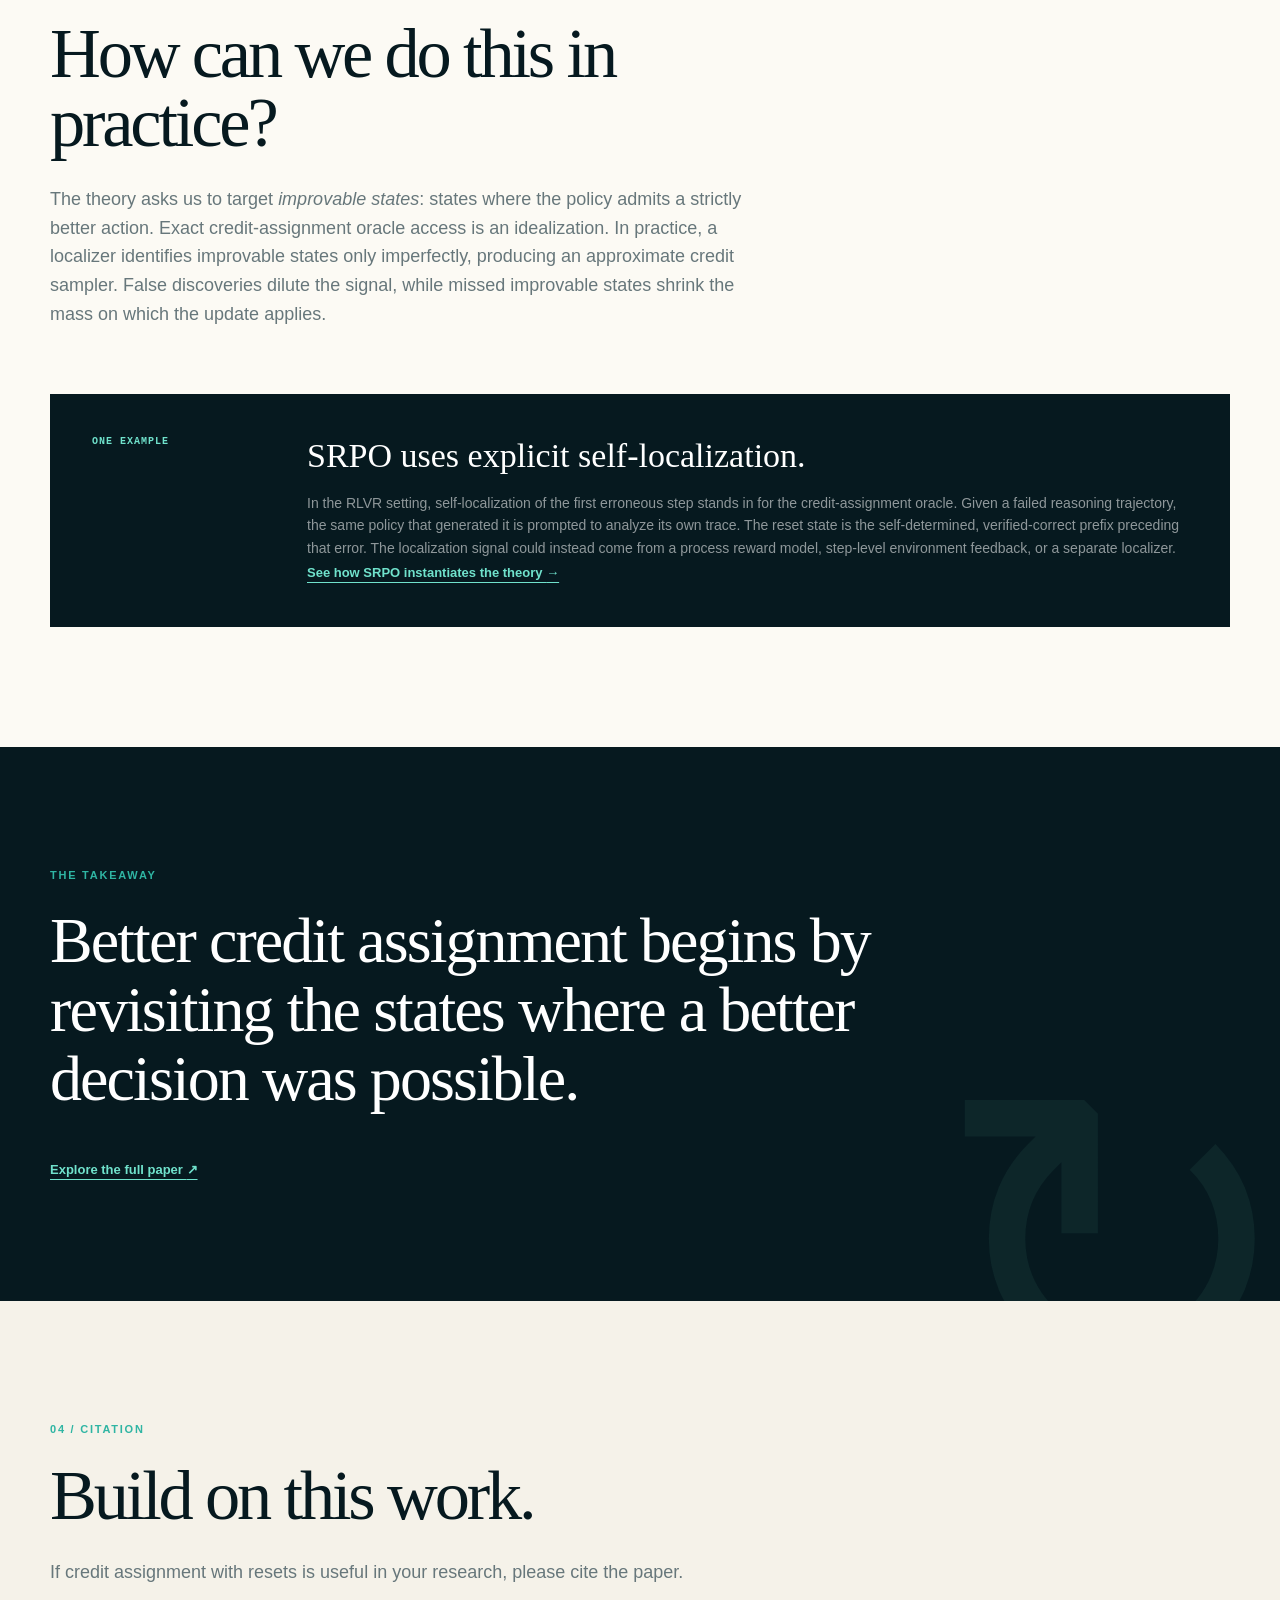
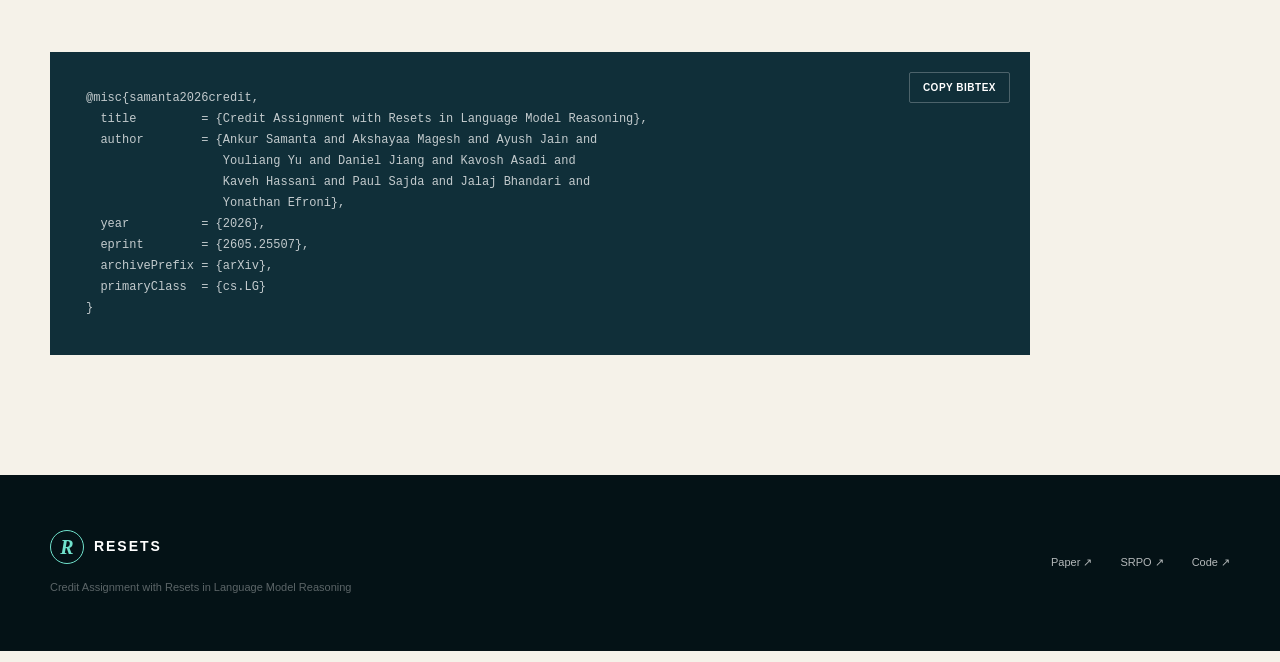
==== commit a89318b4: "Ground theory explainer in conventional RL" ====
--- a/site/index.html
+++ b/site/index.html
@@ -136,7 +136,7 @@
 
       <a class="explainer-invite reveal" href="explainer/">
         <span><b>Experimental</b> Animated theory playground</span>
-        <strong>Build the theorem one idea at a time <i aria-hidden="true">→</i></strong>
+        <strong>From one terminal reward to targeted resets <i aria-hidden="true">→</i></strong>
       </a>
 
       <div class="theory-glossary reveal" aria-label="Core theory concepts">
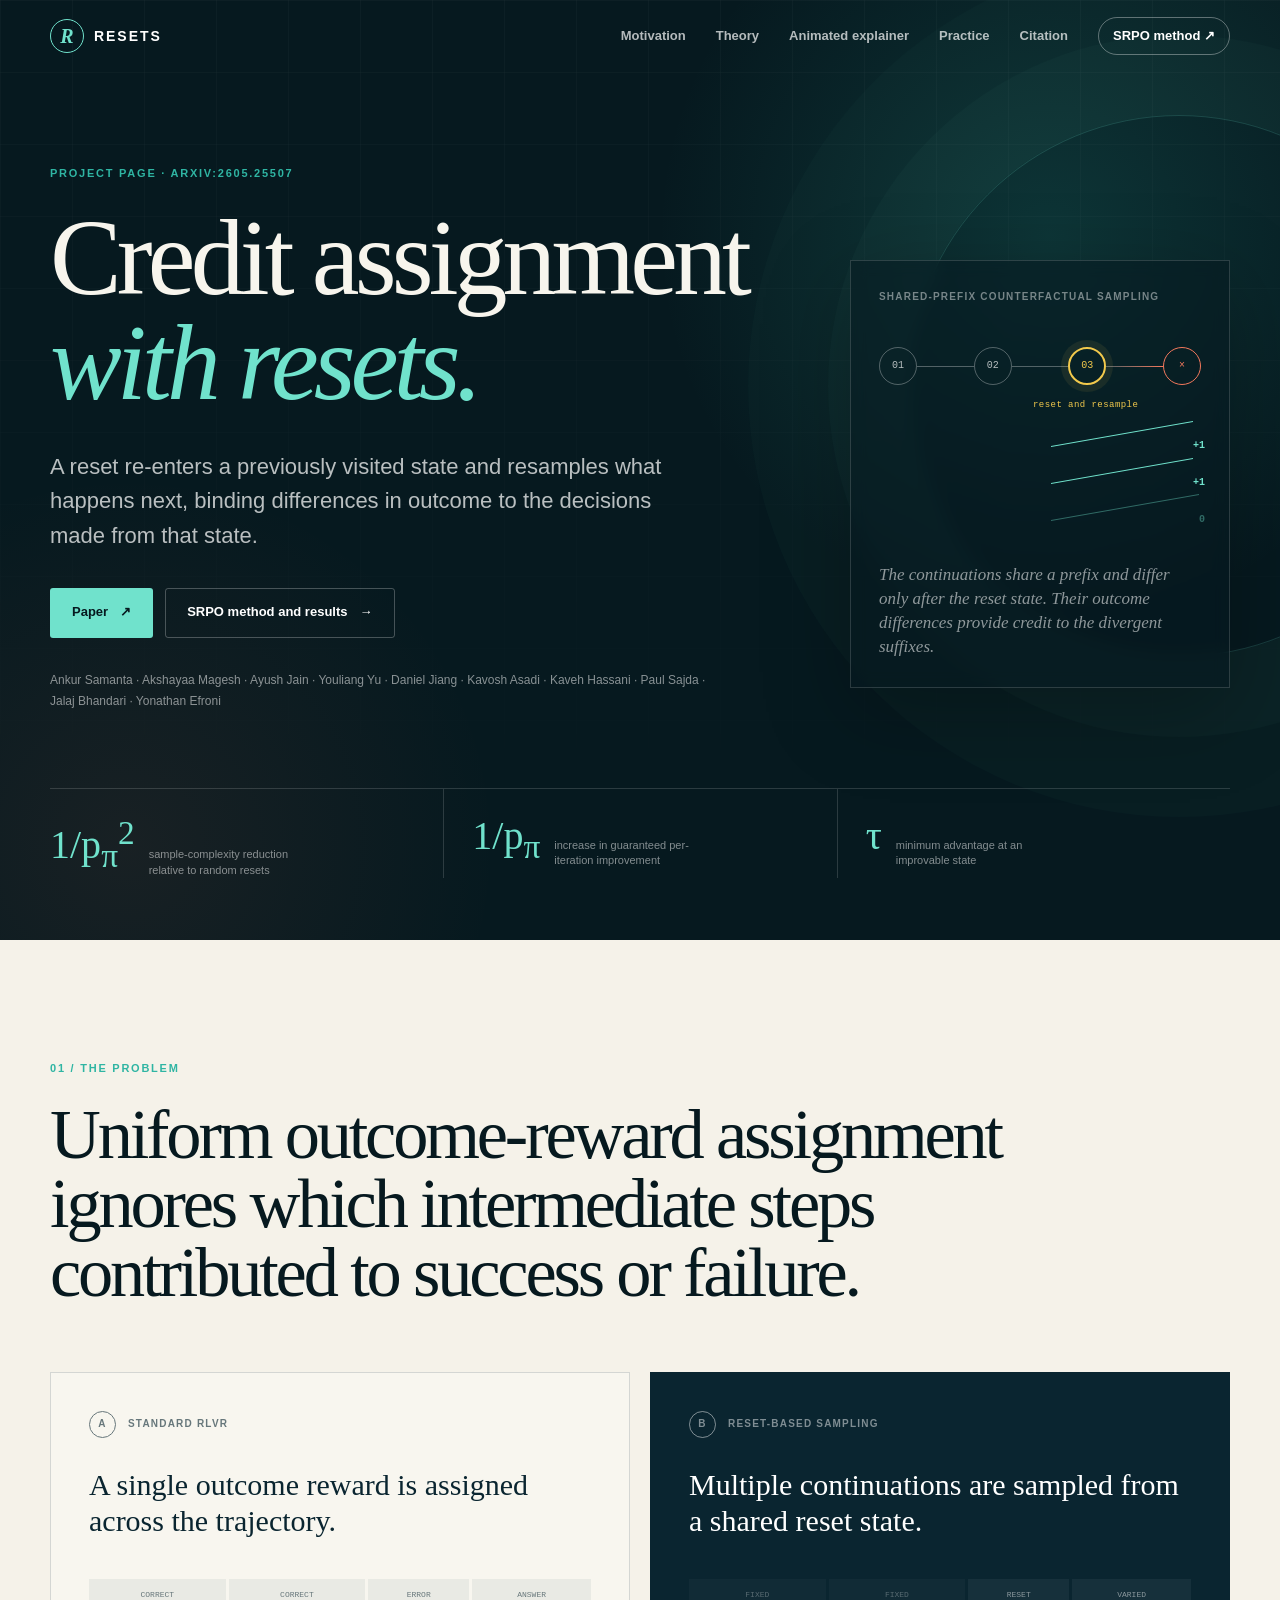
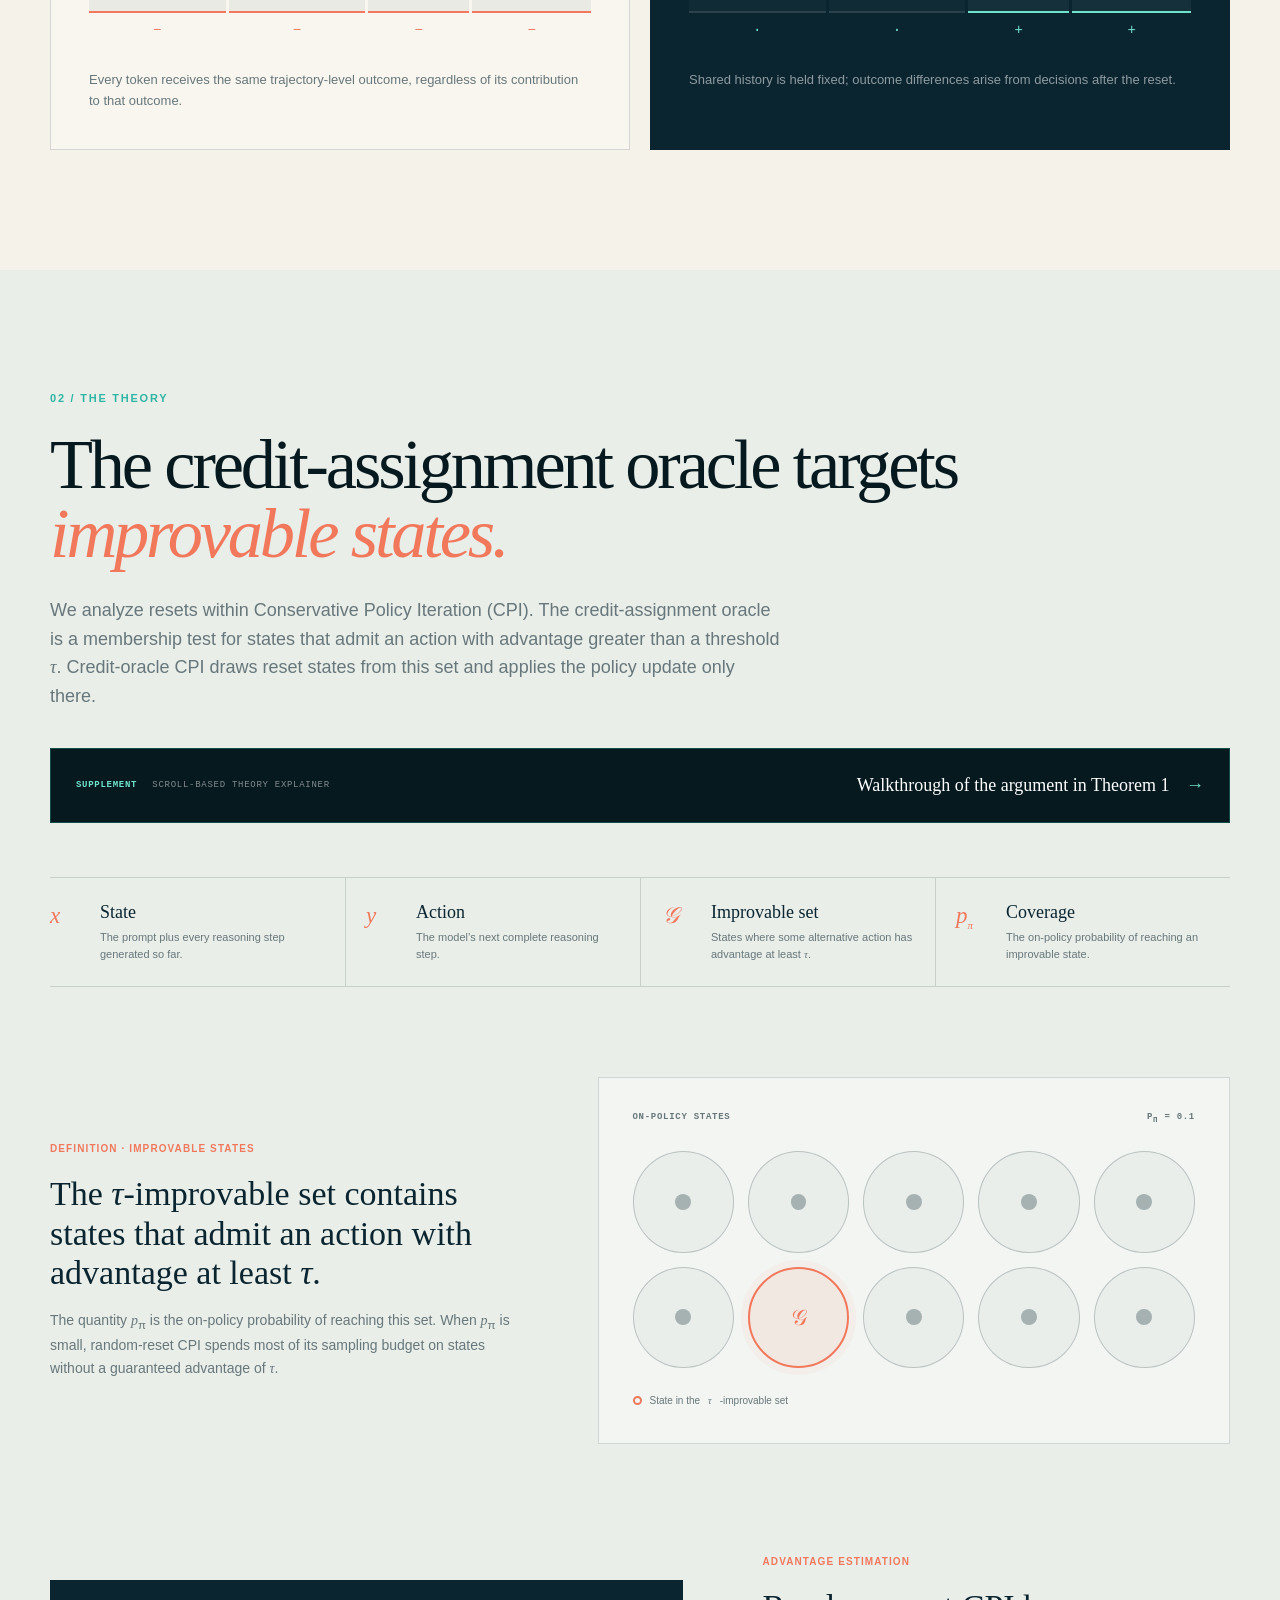
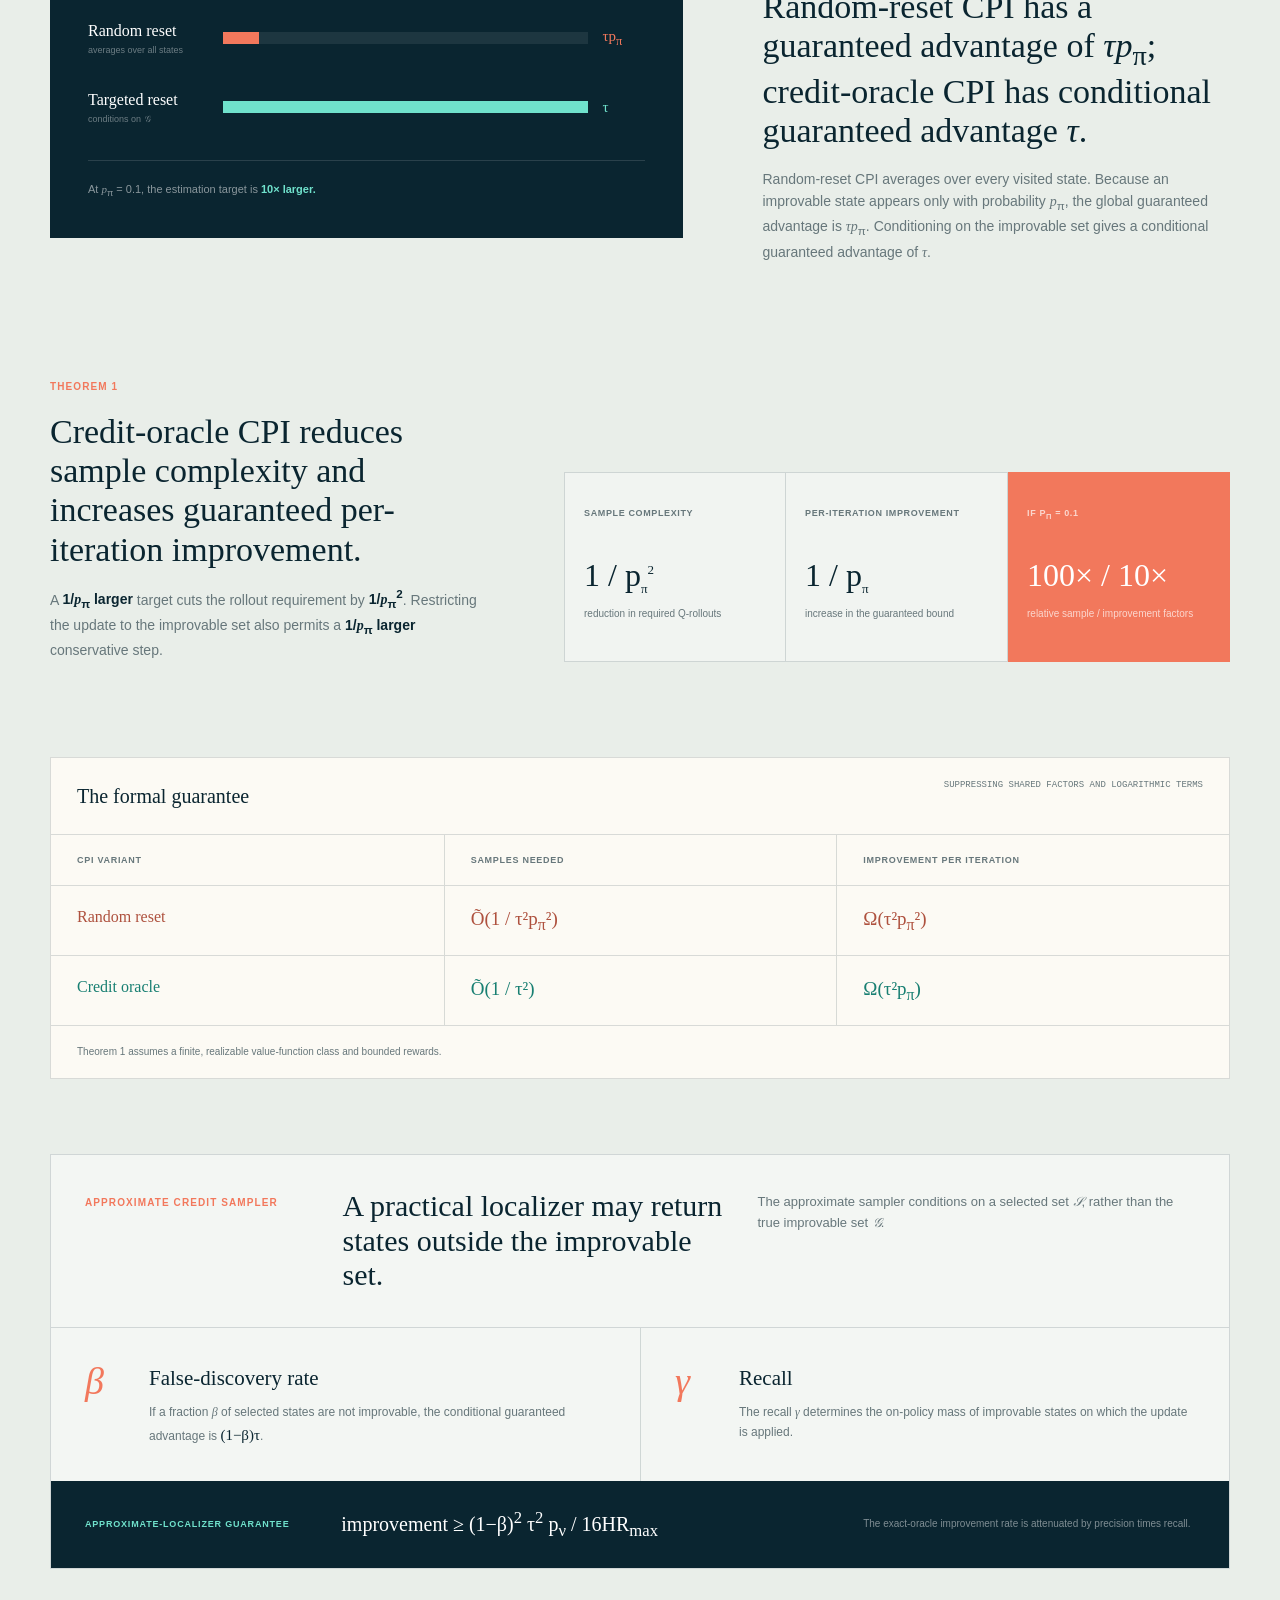
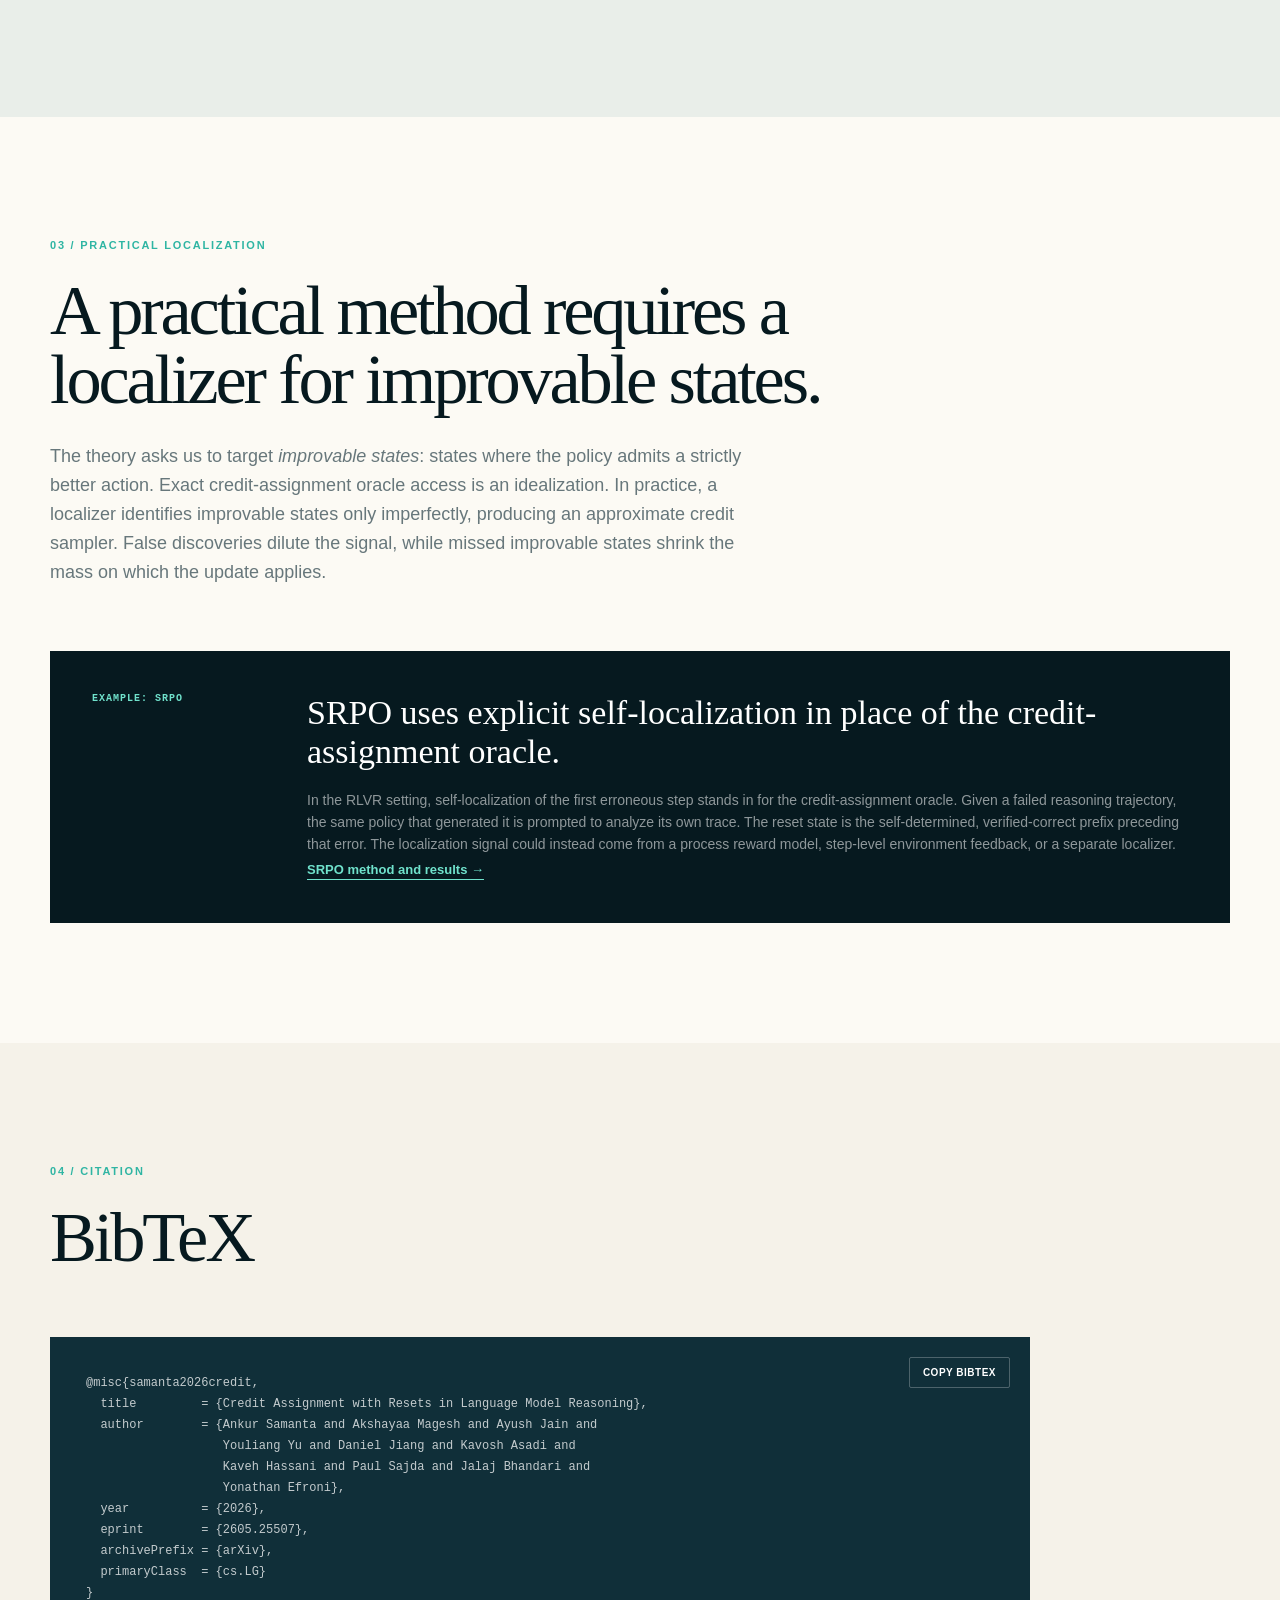
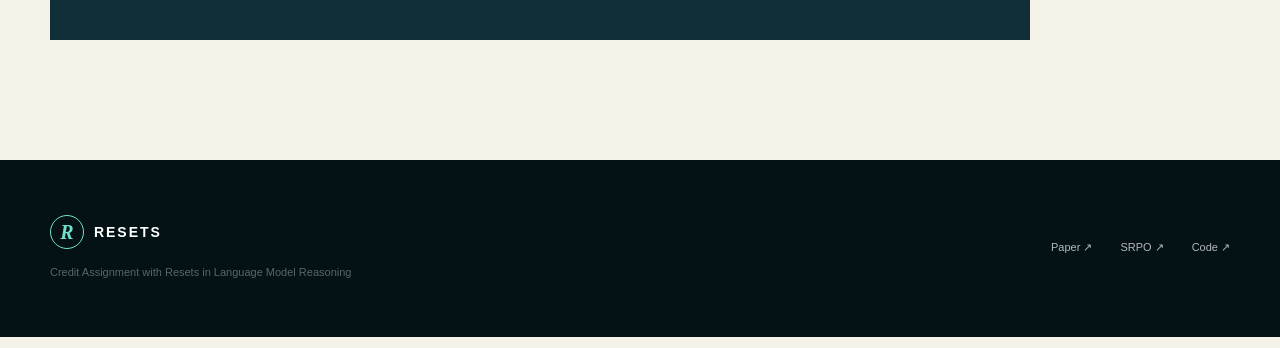
==== commit d9a127a8: "Replace landing-page copy with paper language" ====
--- a/site/index.html
+++ b/site/index.html
@@ -4,10 +4,10 @@
   <meta charset="utf-8">
   <meta name="viewport" content="width=device-width, initial-scale=1">
   <meta name="theme-color" content="#081c24">
-  <meta name="description" content="Why resets are a powerful primitive for targeted credit assignment in language-model reasoning.">
+  <meta name="description" content="Project page for Credit Assignment with Resets in Language Model Reasoning.">
   <meta property="og:type" content="website">
   <meta property="og:title" content="Credit Assignment with Resets in Language Model Reasoning">
-  <meta property="og:description" content="Re-enter a consequential state, sample counterfactual futures, and bind outcome differences to the decisions made there.">
+  <meta property="og:description" content="Reset-based RL methods resample continuations from intermediate states to improve credit assignment in language-model reasoning.">
   <meta property="og:url" content="https://reasoningresets.github.io/">
   <meta property="og:image" content="https://reasoningresets.github.io/figures/tree_visualization.png">
   <meta name="twitter:card" content="summary_large_image">
@@ -29,12 +29,12 @@
       <span class="sr-only">Open navigation</span>
     </button>
     <nav class="site-nav" id="site-nav" aria-label="Main navigation">
-      <a href="#idea">Idea</a>
+      <a href="#idea">Motivation</a>
       <a href="#theory">Theory</a>
       <a href="explainer/">Animated explainer</a>
       <a href="#practice">Practice</a>
       <a href="#citation">Citation</a>
-      <a class="nav-github" href="srpo/">Explore SRPO <span aria-hidden="true">↗</span></a>
+      <a class="nav-github" href="srpo/">SRPO method <span aria-hidden="true">↗</span></a>
     </nav>
   </header>
 
@@ -42,7 +42,7 @@
     <section class="hero" id="top">
       <div class="hero-grid" aria-hidden="true"></div>
       <div class="hero-content">
-        <p class="eyebrow reveal">Reinforcement learning · Credit assignment · Reasoning</p>
+        <p class="eyebrow reveal">Project page · arXiv:2605.25507</p>
         <h1 class="reveal">Credit assignment<br><em>with resets.</em></h1>
         <p class="hero-deck reveal">
           A reset re-enters a previously visited state and resamples what happens next,
@@ -50,10 +50,10 @@
         </p>
         <div class="hero-actions reveal">
           <a class="button button-primary" href="https://arxiv.org/abs/2605.25507">
-            Read the paper <span aria-hidden="true">↗</span>
+            Paper <span aria-hidden="true">↗</span>
           </a>
           <a class="button button-secondary" href="srpo/">
-            Explore SRPO <span aria-hidden="true">→</span>
+            SRPO method and results <span aria-hidden="true">→</span>
           </a>
         </div>
         <p class="authors reveal">
@@ -63,7 +63,7 @@
       </div>
 
       <div class="hero-diagram reveal" aria-label="Several counterfactual continuations branch from one reset state">
-        <div class="diagram-label">One state. Several futures. Targeted credit.</div>
+        <div class="diagram-label">Shared-prefix counterfactual sampling</div>
         <div class="trace-main">
           <span class="trace-node complete">01</span>
           <span class="trace-line"></span>
@@ -79,12 +79,12 @@
           <div class="branch"><span></span><b>+1</b></div>
           <div class="branch muted"><span></span><b>0</b></div>
         </div>
-        <p>Hold the past fixed. Vary the future. Learn which decisions matter.</p>
+        <p>The continuations share a prefix and differ only after the reset state. Their outcome differences provide credit to the divergent suffixes.</p>
       </div>
 
       <div class="hero-metrics reveal" aria-label="Key theoretical results">
-        <div><strong>1/p<sub>π</sub><sup>2</sup></strong><span>sample-complexity gain</span></div>
-        <div><strong>1/p<sub>π</sub></strong><span>per-iteration improvement gain</span></div>
+        <div><strong>1/p<sub>π</sub><sup>2</sup></strong><span>sample-complexity reduction relative to random resets</span></div>
+        <div><strong>1/p<sub>π</sub></strong><span>increase in guaranteed per-iteration improvement</span></div>
         <div><strong>τ</strong><span>minimum advantage at an improvable state</span></div>
       </div>
     </section>
@@ -92,23 +92,23 @@
     <section class="section problem" id="idea">
       <div class="section-heading reveal">
         <p class="section-number">01 / The problem</p>
-        <h2>Outcome rewards know <em>if</em> a trace failed.<br>They do not know <em>where.</em></h2>
+        <h2>Uniform outcome-reward assignment ignores which intermediate steps contributed to success or failure.</h2>
       </div>
       <div class="comparison-grid">
         <article class="comparison-card conventional reveal">
-          <div class="card-label"><span>A</span> Uniform credit</div>
-          <h3>One outcome is propagated across every token.</h3>
+          <div class="card-label"><span>A</span> Standard RLVR</div>
+          <h3>A single outcome reward is assigned across the trajectory.</h3>
           <div class="token-strip" aria-hidden="true">
             <span>correct</span><span>correct</span><span>error</span><span>answer</span>
           </div>
           <div class="reward-strip negative" aria-hidden="true">
             <span>−</span><span>−</span><span>−</span><span>−</span>
           </div>
-          <p>The update cannot distinguish load-bearing reasoning from the decision that caused failure.</p>
+          <p>Every token receives the same trajectory-level outcome, regardless of its contribution to that outcome.</p>
         </article>
         <article class="comparison-card srpo reveal">
-          <div class="card-label"><span>B</span> Credit through resets</div>
-          <h3>Counterfactual futures isolate the consequential choice.</h3>
+          <div class="card-label"><span>B</span> Reset-based sampling</div>
+          <h3>Multiple continuations are sampled from a shared reset state.</h3>
           <div class="token-strip" aria-hidden="true">
             <span class="masked">fixed</span><span class="masked">fixed</span><span>reset</span><span>varied</span>
           </div>
@@ -123,20 +123,18 @@
     <section class="section theory" id="theory">
       <div class="section-heading reveal">
         <p class="section-number">02 / The theory</p>
-        <h2>The useful learning signal lives in
-          <em>improvable states.</em>
-        </h2>
+        <h2>The credit-assignment oracle targets <em>improvable states.</em></h2>
         <p>
-          We study resets through Conservative Policy Iteration, the policy-improvement
-          framework underlying methods such as PPO and GRPO. If exploration is expensive,
-          the reset state—not merely the number of samples—determines how much useful signal
-          reaches the update.
+          We analyze resets within Conservative Policy Iteration (CPI). The credit-assignment
+          oracle is a membership test for states that admit an action with advantage greater
+          than a threshold <var>τ</var>. Credit-oracle CPI draws reset states from this set and
+          applies the policy update only there.
         </p>
       </div>
 
       <a class="explainer-invite reveal" href="explainer/">
-        <span><b>Experimental</b> Animated theory playground</span>
-        <strong>From one terminal reward to targeted resets <i aria-hidden="true">→</i></strong>
+        <span><b>Supplement</b> Scroll-based theory explainer</span>
+        <strong>Walkthrough of the argument in Theorem 1 <i aria-hidden="true">→</i></strong>
       </a>
 
       <div class="theory-glossary reveal" aria-label="Core theory concepts">
@@ -148,13 +146,12 @@
 
       <div class="signal-story">
         <div class="signal-copy reveal">
-          <p class="story-step">Step 1 · Find where improvement is possible</p>
-          <h3>Most visited states may have little useful signal.</h3>
+          <p class="story-step">Definition · Improvable states</p>
+          <h3>The <var>τ</var>-improvable set contains states that admit an action with advantage at least <var>τ</var>.</h3>
           <p>
-            A state is <strong><var>τ</var>-improvable</strong> when a different next
-            action would be better by at least <var>τ</var>. If only one in ten visited
-            states has that property, then <var>p</var><sub>π</sub> = 0.1. Those rare
-            states dominate the opportunity for improvement.
+            The quantity <var>p</var><sub>π</sub> is the on-policy probability of reaching
+            this set. When <var>p</var><sub>π</sub> is small, random-reset CPI spends most
+            of its sampling budget on states without a guaranteed advantage of <var>τ</var>.
           </p>
         </div>
         <div class="state-field reveal" aria-label="One improvable state among ten visited states">
@@ -163,19 +160,19 @@
             <span></span><span></span><span></span><span></span><span></span>
             <span></span><span class="improvable"><b>𝒢</b></span><span></span><span></span><span></span>
           </div>
-          <div class="field-key"><i></i> Improvable: a better action exists here</div>
+          <div class="field-key"><i></i> State in the <var>τ</var>-improvable set</div>
         </div>
       </div>
 
       <div class="signal-story reverse">
         <div class="signal-copy reveal">
-          <p class="story-step">Step 2 · Avoid signal dilution</p>
-          <h3>Random sampling sees <var>τp</var><sub>π</sub>. Targeted sampling sees <var>τ</var>.</h3>
+          <p class="story-step">Advantage estimation</p>
+          <h3>Random-reset CPI has a guaranteed advantage of <var>τp</var><sub>π</sub>; credit-oracle CPI has conditional guaranteed advantage <var>τ</var>.</h3>
           <p>
             Random-reset CPI averages over every visited state. Because an improvable state
-            appears only with probability <var>p</var><sub>π</sub>, its guaranteed advantage
-            is diluted. A credit-assignment oracle conditions directly on the improvable set,
-            preserving the full signal.
+            appears only with probability <var>p</var><sub>π</sub>, the global guaranteed
+            advantage is <var>τp</var><sub>π</sub>. Conditioning on the improvable set gives
+            a conditional guaranteed advantage of <var>τ</var>.
           </p>
         </div>
         <div class="signal-meter reveal" aria-label="Targeted reset signal is ten times larger than random reset signal when coverage is ten percent">
@@ -195,8 +192,8 @@
 
       <div class="theory-payoff reveal">
         <div class="payoff-intro">
-          <p class="story-step">Step 3 · Convert signal into improvement</p>
-          <h3>Targeting changes both estimation and the update.</h3>
+          <p class="story-step">Theorem 1</p>
+          <h3>Credit-oracle CPI reduces sample complexity and increases guaranteed per-iteration improvement.</h3>
           <p>
             A <strong>1/<var>p</var><sub>π</sub> larger</strong> target cuts the rollout
             requirement by <strong>1/<var>p</var><sub>π</sub><sup>2</sup></strong>.
@@ -205,9 +202,9 @@
           </p>
         </div>
         <div class="payoff-cards">
-          <article><span>Sample complexity</span><strong>1 / p<sub>π</sub><sup>2</sup></strong><p>fewer expensive Q-rollouts</p></article>
-          <article><span>Per-iteration improvement</span><strong>1 / p<sub>π</sub></strong><p>larger guaranteed progress</p></article>
-          <article class="example-card"><span>If p<sub>π</sub> = 0.1</span><strong>100× / 10×</strong><p>sample / iteration factors</p></article>
+          <article><span>Sample complexity</span><strong>1 / p<sub>π</sub><sup>2</sup></strong><p>reduction in required Q-rollouts</p></article>
+          <article><span>Per-iteration improvement</span><strong>1 / p<sub>π</sub></strong><p>increase in the guaranteed bound</p></article>
+          <article class="example-card"><span>If p<sub>π</sub> = 0.1</span><strong>100× / 10×</strong><p>relative sample / improvement factors</p></article>
         </div>
       </div>
 
@@ -223,26 +220,26 @@
 
       <div class="approximate-oracle reveal">
         <div class="approximate-heading">
-          <p class="story-step">The realistic case</p>
-          <h3>What if targeting is imperfect?</h3>
-          <p>A practical localizer selects an approximate set <var>𝒮</var>, rather than the true improvable set <var>𝒢</var>.</p>
+          <p class="story-step">Approximate credit sampler</p>
+          <h3>A practical localizer may return states outside the improvable set.</h3>
+          <p>The approximate sampler conditions on a selected set <var>𝒮</var>, rather than the true improvable set <var>𝒢</var>.</p>
         </div>
         <div class="error-modes">
-          <article><span class="error-symbol">β</span><div><h4>False discoveries dilute signal.</h4><p>If a fraction <var>β</var> of selected states are not improvable, the guaranteed signal falls from <var>τ</var> to <strong>(1−β)τ</strong>.</p></div></article>
-          <article><span class="error-symbol">γ</span><div><h4>Misses reduce update coverage.</h4><p>Recall <var>γ</var> controls how many truly improvable states remain. Missing one reduces where the useful update can act.</p></div></article>
+          <article><span class="error-symbol">β</span><div><h4>False-discovery rate</h4><p>If a fraction <var>β</var> of selected states are not improvable, the conditional guaranteed advantage is <strong>(1−β)τ</strong>.</p></div></article>
+          <article><span class="error-symbol">γ</span><div><h4>Recall</h4><p>The recall <var>γ</var> determines the on-policy mass of improvable states on which the update is applied.</p></div></article>
         </div>
         <div class="approximate-bound">
           <span>Approximate-localizer guarantee</span>
           <strong>improvement ≥ (1−β)<sup>2</sup> τ<sup>2</sup> p<sub>ν</sub> / 16HR<sub>max</sub></strong>
-          <p>Perfect targeting is unnecessary: the benefit degrades continuously with precision and recall.</p>
+          <p>The exact-oracle improvement rate is attenuated by precision times recall.</p>
         </div>
       </div>
     </section>
 
     <section class="section method" id="practice">
       <div class="section-heading narrow reveal">
-        <p class="section-number">03 / From theory to practice</p>
-        <h2>How can we do this in practice?</h2>
+        <p class="section-number">03 / Practical localization</p>
+        <h2>A practical method requires a localizer for improvable states.</h2>
         <p>
           The theory asks us to target <em>improvable states</em>: states where the policy admits
           a strictly better action. Exact credit-assignment oracle access is an idealization.
@@ -252,9 +249,9 @@
         </p>
       </div>
       <div class="theory-bridge reveal">
-        <div class="bridge-tag">One example</div>
+        <div class="bridge-tag">Example: SRPO</div>
         <div>
-          <h3>SRPO uses explicit self-localization.</h3>
+          <h3>SRPO uses explicit self-localization in place of the credit-assignment oracle.</h3>
           <p>
             In the RLVR setting, self-localization of the first erroneous step stands in for the
             credit-assignment oracle. Given a failed reasoning trajectory, the same policy that
@@ -263,26 +260,15 @@
             signal could instead come from a process reward model, step-level environment
             feedback, or a separate localizer.
           </p>
-          <a class="text-link" href="srpo/">See how SRPO instantiates the theory <span aria-hidden="true">→</span></a>
-        </div>
-      </div>
-    </section>
-
-    <section class="section takeaway">
-      <div class="takeaway-inner reveal">
-        <p class="section-number">The takeaway</p>
-        <blockquote>
-          Better credit assignment begins by revisiting the states where a better decision was possible.
-        </blockquote>
-        <a class="text-link" href="https://arxiv.org/abs/2605.25507">Explore the full paper <span aria-hidden="true">↗</span></a>
+          <a class="text-link" href="srpo/">SRPO method and results <span aria-hidden="true">→</span></a>
+        </div>
       </div>
     </section>
 
     <section class="section citation" id="citation">
       <div class="section-heading narrow reveal">
         <p class="section-number">04 / Citation</p>
-        <h2>Build on this work.</h2>
-        <p>If credit assignment with resets is useful in your research, please cite the paper.</p>
+        <h2>BibTeX</h2>
       </div>
       <div class="citation-box reveal">
         <pre><code id="bibtex">@misc{samanta2026credit,
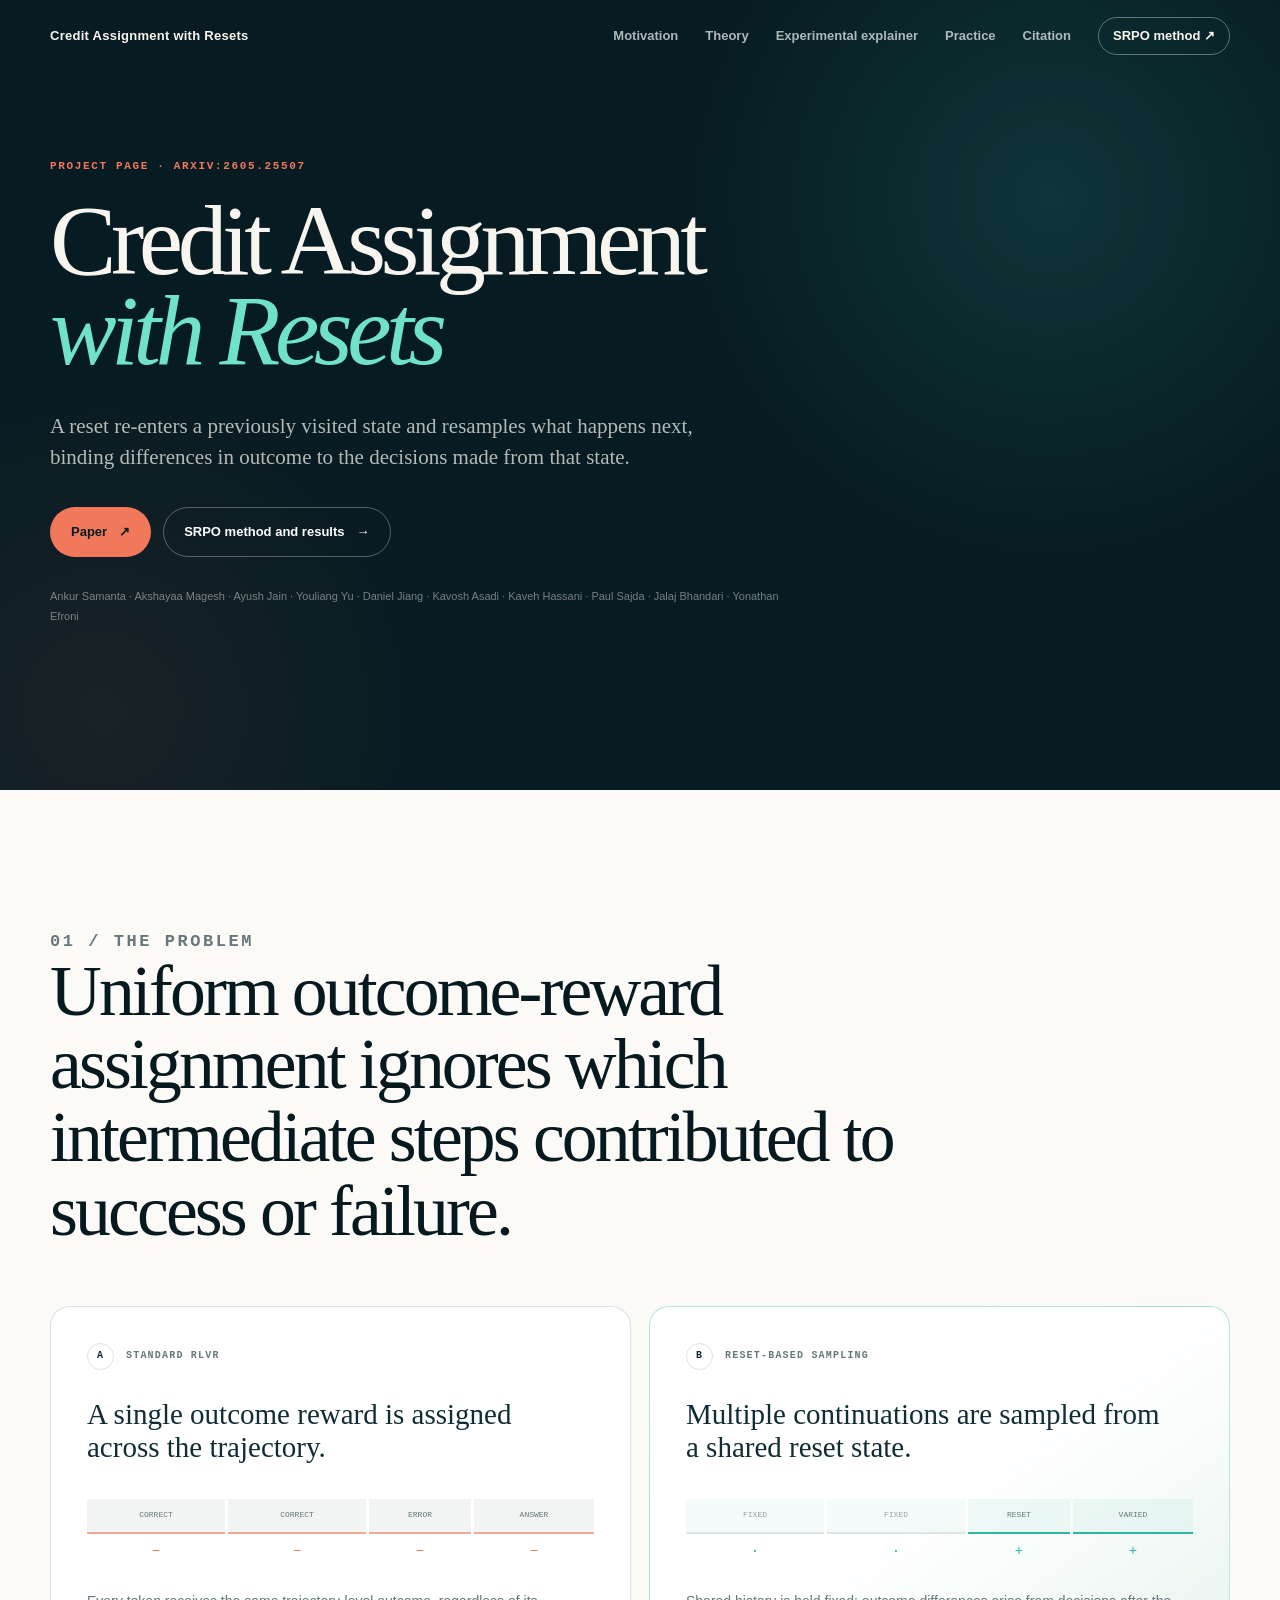
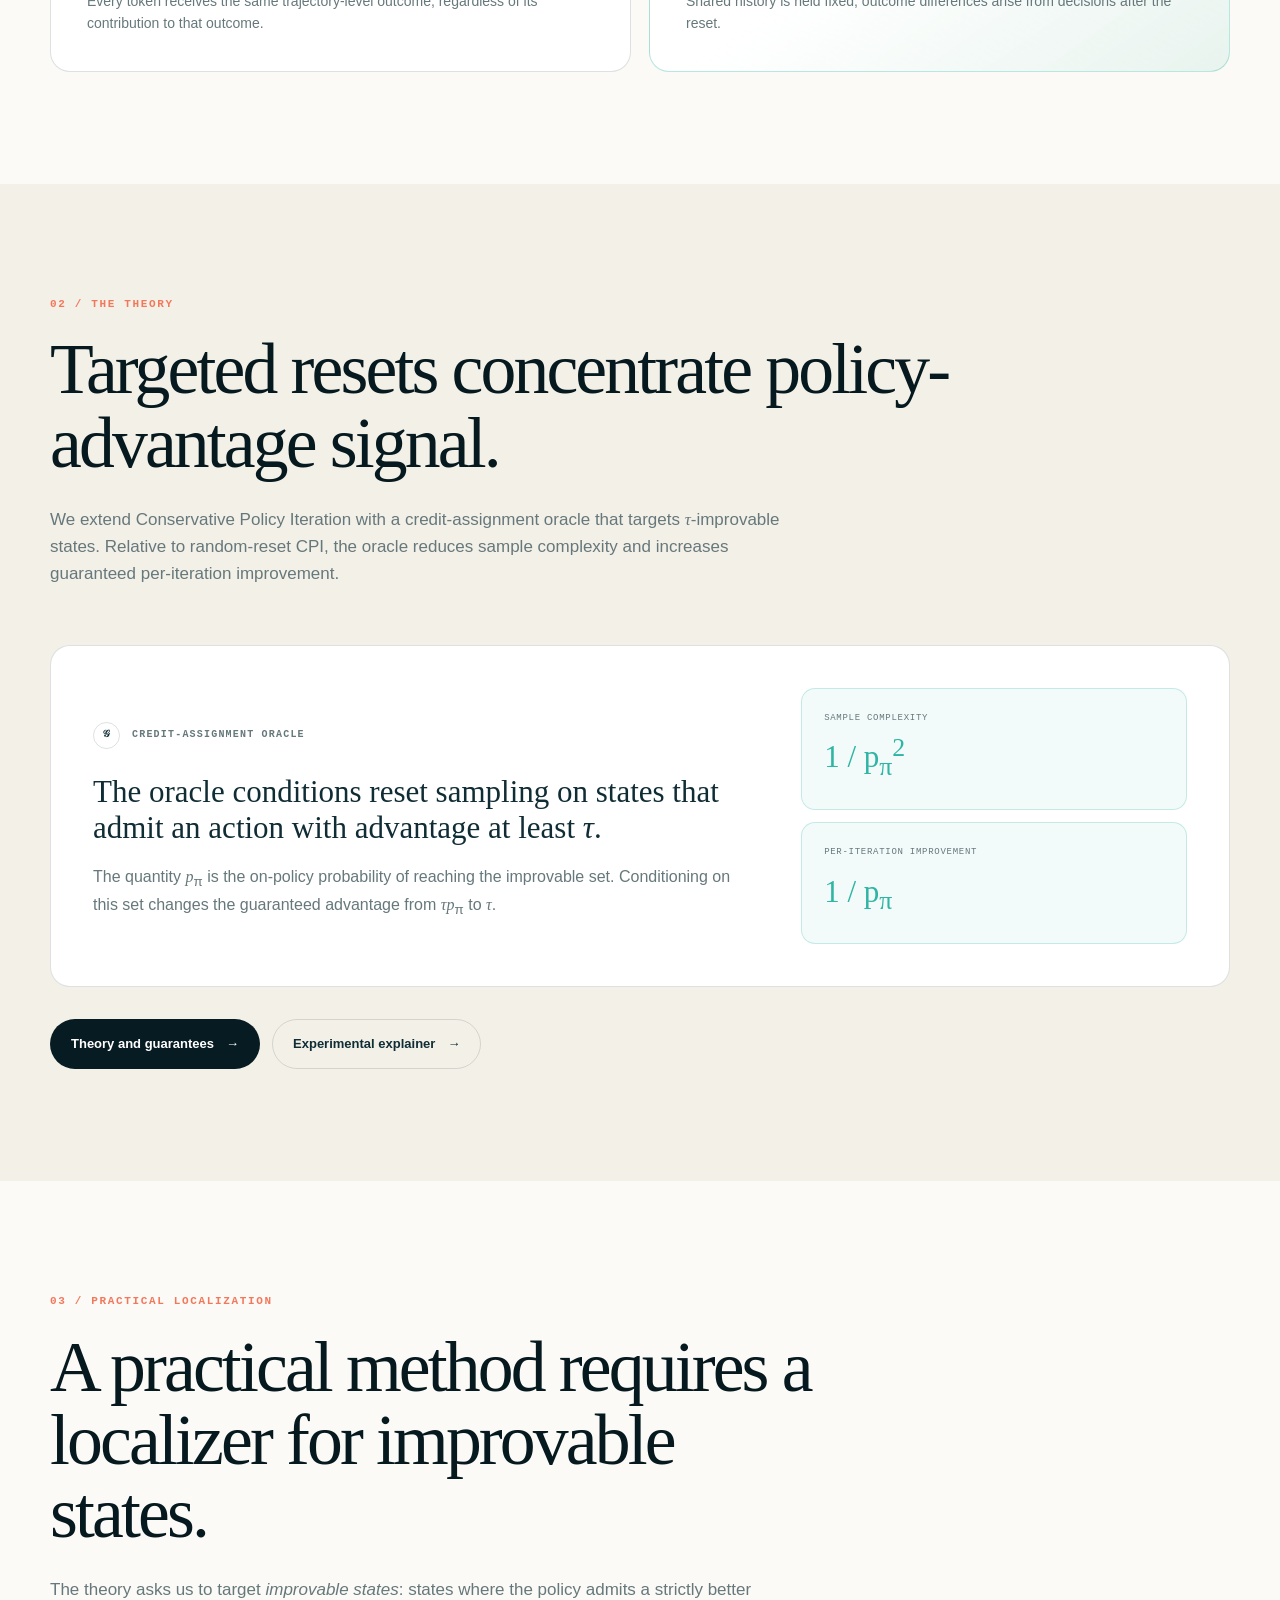
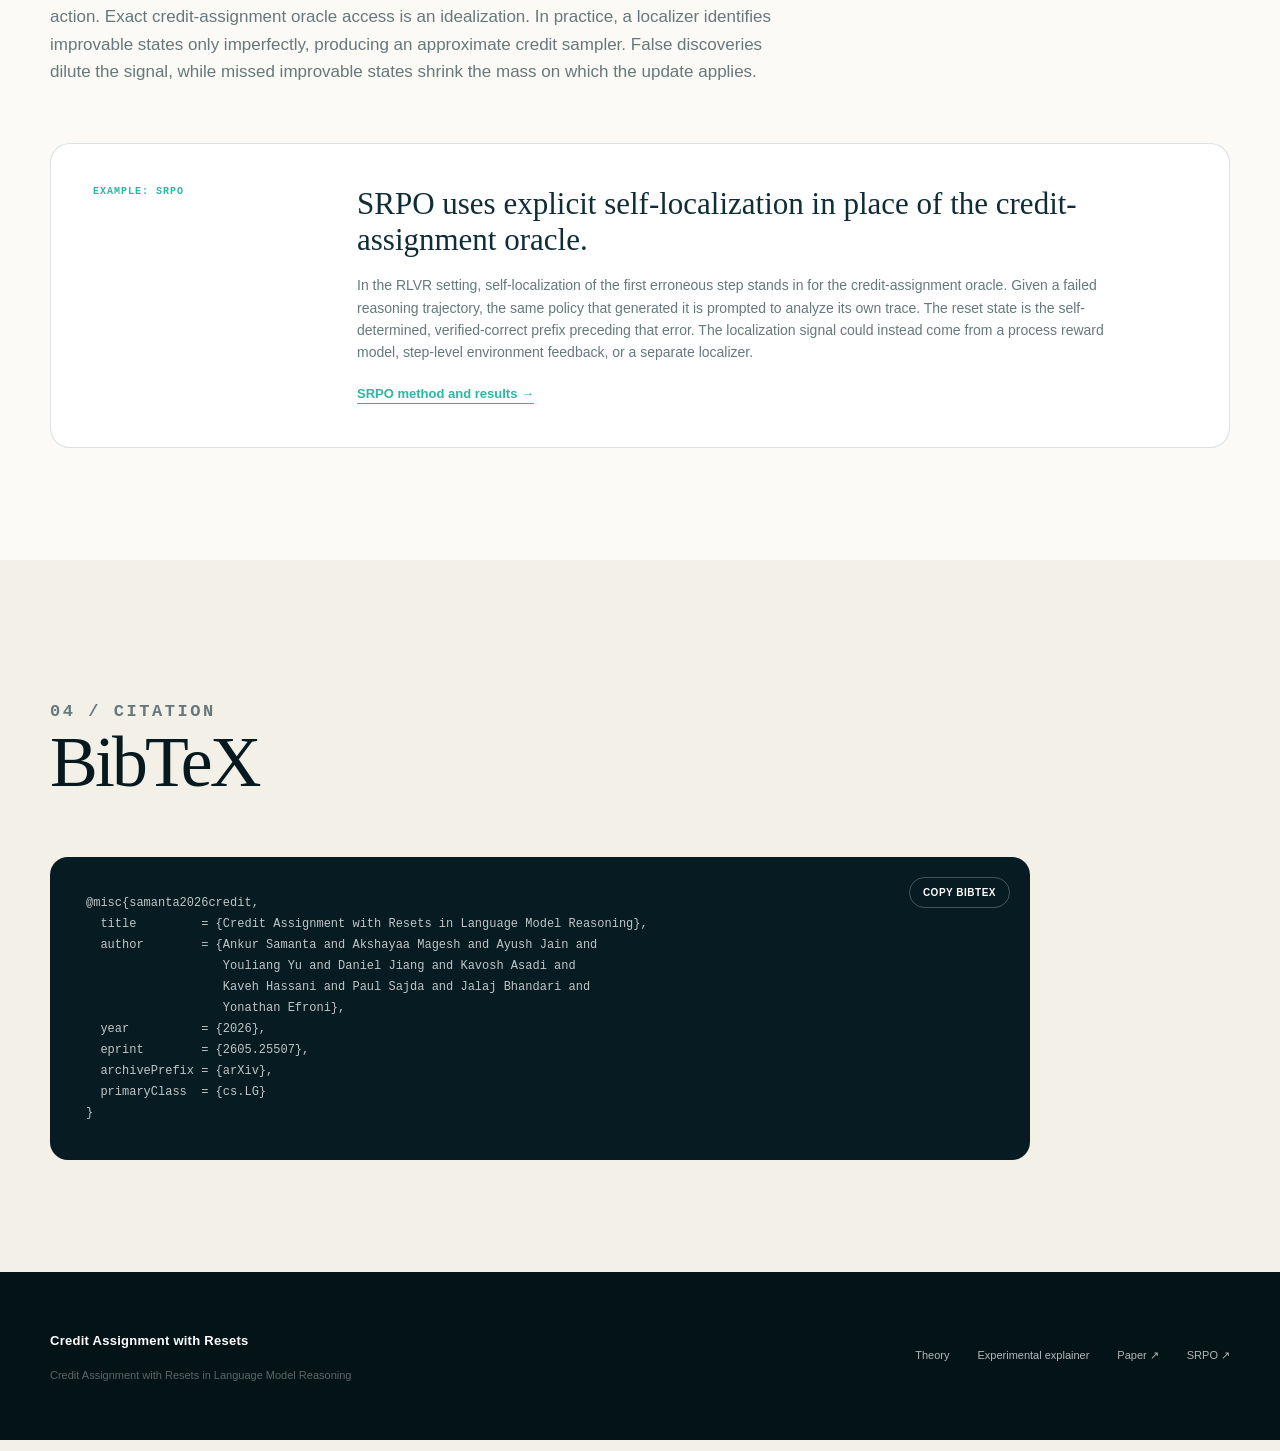
==== commit 78d7daaa: "Simplify project site and separate theory pages" ====
--- a/site/index.html
+++ b/site/index.html
@@ -14,24 +14,22 @@
   <title>Credit Assignment with Resets</title>
   <script>document.documentElement.classList.add('js')</script>
   <link rel="stylesheet" href="styles.css">
+  <link rel="stylesheet" href="home.css">
   <script src="script.js" defer></script>
 </head>
-<body>
+<body class="home-page">
   <a class="skip-link" href="#main">Skip to content</a>
 
   <header class="site-header" data-header>
-    <a class="wordmark" href="#top" aria-label="Credit Assignment with Resets home">
-      <span class="wordmark-mark" aria-hidden="true">R</span>
-      <span>RESETS</span>
-    </a>
+    <a class="wordmark" href="#top" aria-label="Credit Assignment with Resets home"><span>Credit Assignment with Resets</span></a>
     <button class="nav-toggle" type="button" aria-expanded="false" aria-controls="site-nav">
       <span></span><span></span><span></span>
       <span class="sr-only">Open navigation</span>
     </button>
     <nav class="site-nav" id="site-nav" aria-label="Main navigation">
       <a href="#idea">Motivation</a>
-      <a href="#theory">Theory</a>
-      <a href="explainer/">Animated explainer</a>
+      <a href="theory/">Theory</a>
+      <a href="explainer/">Experimental explainer</a>
       <a href="#practice">Practice</a>
       <a href="#citation">Citation</a>
       <a class="nav-github" href="srpo/">SRPO method <span aria-hidden="true">↗</span></a>
@@ -40,10 +38,10 @@
 
   <main id="main">
     <section class="hero" id="top">
-      <div class="hero-grid" aria-hidden="true"></div>
-      <div class="hero-content">
+      <div class="hero-inner">
+        <div class="hero-content">
         <p class="eyebrow reveal">Project page · arXiv:2605.25507</p>
-        <h1 class="reveal">Credit assignment<br><em>with resets.</em></h1>
+        <h1 class="reveal">Credit Assignment<br><em>with Resets</em></h1>
         <p class="hero-deck reveal">
           A reset re-enters a previously visited state and resamples what happens next,
           binding differences in outcome to the decisions made from that state.
@@ -60,32 +58,7 @@
           Ankur Samanta · Akshayaa Magesh · Ayush Jain · Youliang Yu · Daniel Jiang ·
           Kavosh Asadi · Kaveh Hassani · Paul Sajda · Jalaj Bhandari · Yonathan Efroni
         </p>
-      </div>
-
-      <div class="hero-diagram reveal" aria-label="Several counterfactual continuations branch from one reset state">
-        <div class="diagram-label">Shared-prefix counterfactual sampling</div>
-        <div class="trace-main">
-          <span class="trace-node complete">01</span>
-          <span class="trace-line"></span>
-          <span class="trace-node complete">02</span>
-          <span class="trace-line"></span>
-          <span class="trace-node reset">03</span>
-          <span class="trace-line failed"></span>
-          <span class="trace-node failed">×</span>
         </div>
-        <div class="reset-tag">reset and resample</div>
-        <div class="branches">
-          <div class="branch"><span></span><b>+1</b></div>
-          <div class="branch"><span></span><b>+1</b></div>
-          <div class="branch muted"><span></span><b>0</b></div>
-        </div>
-        <p>The continuations share a prefix and differ only after the reset state. Their outcome differences provide credit to the divergent suffixes.</p>
-      </div>
-
-      <div class="hero-metrics reveal" aria-label="Key theoretical results">
-        <div><strong>1/p<sub>π</sub><sup>2</sup></strong><span>sample-complexity reduction relative to random resets</span></div>
-        <div><strong>1/p<sub>π</sub></strong><span>increase in guaranteed per-iteration improvement</span></div>
-        <div><strong>τ</strong><span>minimum advantage at an improvable state</span></div>
       </div>
     </section>
 
@@ -123,116 +96,33 @@
     <section class="section theory" id="theory">
       <div class="section-heading reveal">
         <p class="section-number">02 / The theory</p>
-        <h2>The credit-assignment oracle targets <em>improvable states.</em></h2>
+        <h2>Targeted resets concentrate policy-advantage signal.</h2>
         <p>
-          We analyze resets within Conservative Policy Iteration (CPI). The credit-assignment
-          oracle is a membership test for states that admit an action with advantage greater
-          than a threshold <var>τ</var>. Credit-oracle CPI draws reset states from this set and
-          applies the policy update only there.
+          We extend Conservative Policy Iteration with a credit-assignment oracle that targets
+          <var>τ</var>-improvable states. Relative to random-reset CPI, the oracle reduces
+          sample complexity and increases guaranteed per-iteration improvement.
         </p>
       </div>
 
-      <a class="explainer-invite reveal" href="explainer/">
-        <span><b>Supplement</b> Scroll-based theory explainer</span>
-        <strong>Walkthrough of the argument in Theorem 1 <i aria-hidden="true">→</i></strong>
-      </a>
-
-      <div class="theory-glossary reveal" aria-label="Core theory concepts">
-        <article><span class="theory-symbol">x</span><div><h3>State</h3><p>The prompt plus every reasoning step generated so far.</p></div></article>
-        <article><span class="theory-symbol">y</span><div><h3>Action</h3><p>The model’s next complete reasoning step.</p></div></article>
-        <article><span class="theory-symbol">𝒢</span><div><h3>Improvable set</h3><p>States where some alternative action has advantage at least <var>τ</var>.</p></div></article>
-        <article><span class="theory-symbol">p<sub>π</sub></span><div><h3>Coverage</h3><p>The on-policy probability of reaching an improvable state.</p></div></article>
-      </div>
-
-      <div class="signal-story">
-        <div class="signal-copy reveal">
-          <p class="story-step">Definition · Improvable states</p>
-          <h3>The <var>τ</var>-improvable set contains states that admit an action with advantage at least <var>τ</var>.</h3>
+      <div class="theory-overview reveal">
+        <div>
+          <p class="card-label"><span>𝒢</span> Credit-assignment oracle</p>
+          <h3>The oracle conditions reset sampling on states that admit an action with advantage at least <var>τ</var>.</h3>
           <p>
             The quantity <var>p</var><sub>π</sub> is the on-policy probability of reaching
-            this set. When <var>p</var><sub>π</sub> is small, random-reset CPI spends most
-            of its sampling budget on states without a guaranteed advantage of <var>τ</var>.
+            the improvable set. Conditioning on this set changes the guaranteed advantage
+            from <var>τp</var><sub>π</sub> to <var>τ</var>.
           </p>
         </div>
-        <div class="state-field reveal" aria-label="One improvable state among ten visited states">
-          <div class="field-label"><span>on-policy states</span><span>p<sub>π</sub> = 0.1</span></div>
-          <div class="state-dots" aria-hidden="true">
-            <span></span><span></span><span></span><span></span><span></span>
-            <span></span><span class="improvable"><b>𝒢</b></span><span></span><span></span><span></span>
-          </div>
-          <div class="field-key"><i></i> State in the <var>τ</var>-improvable set</div>
+        <div class="factor-pair">
+            <div><span>Sample complexity</span><strong>1 / p<sub>π</sub><sup>2</sup></strong></div>
+            <div><span>Per-iteration improvement</span><strong>1 / p<sub>π</sub></strong></div>
         </div>
       </div>
 
-      <div class="signal-story reverse">
-        <div class="signal-copy reveal">
-          <p class="story-step">Advantage estimation</p>
-          <h3>Random-reset CPI has a guaranteed advantage of <var>τp</var><sub>π</sub>; credit-oracle CPI has conditional guaranteed advantage <var>τ</var>.</h3>
-          <p>
-            Random-reset CPI averages over every visited state. Because an improvable state
-            appears only with probability <var>p</var><sub>π</sub>, the global guaranteed
-            advantage is <var>τp</var><sub>π</sub>. Conditioning on the improvable set gives
-            a conditional guaranteed advantage of <var>τ</var>.
-          </p>
-        </div>
-        <div class="signal-meter reveal" aria-label="Targeted reset signal is ten times larger than random reset signal when coverage is ten percent">
-          <div class="meter-row random-meter">
-            <div><b>Random reset</b><span>averages over all states</span></div>
-            <div class="meter-track"><i style="--meter: 10%"></i></div>
-            <strong>τp<sub>π</sub></strong>
-          </div>
-          <div class="meter-row oracle-meter">
-            <div><b>Targeted reset</b><span>conditions on 𝒢</span></div>
-            <div class="meter-track"><i style="--meter: 100%"></i></div>
-            <strong>τ</strong>
-          </div>
-          <p>At <var>p</var><sub>π</sub> = 0.1, the estimation target is <b>10× larger.</b></p>
-        </div>
-      </div>
-
-      <div class="theory-payoff reveal">
-        <div class="payoff-intro">
-          <p class="story-step">Theorem 1</p>
-          <h3>Credit-oracle CPI reduces sample complexity and increases guaranteed per-iteration improvement.</h3>
-          <p>
-            A <strong>1/<var>p</var><sub>π</sub> larger</strong> target cuts the rollout
-            requirement by <strong>1/<var>p</var><sub>π</sub><sup>2</sup></strong>.
-            Restricting the update to the improvable set also permits a
-            <strong>1/<var>p</var><sub>π</sub> larger</strong> conservative step.
-          </p>
-        </div>
-        <div class="payoff-cards">
-          <article><span>Sample complexity</span><strong>1 / p<sub>π</sub><sup>2</sup></strong><p>reduction in required Q-rollouts</p></article>
-          <article><span>Per-iteration improvement</span><strong>1 / p<sub>π</sub></strong><p>increase in the guaranteed bound</p></article>
-          <article class="example-card"><span>If p<sub>π</sub> = 0.1</span><strong>100× / 10×</strong><p>relative sample / improvement factors</p></article>
-        </div>
-      </div>
-
-      <div class="guarantee reveal">
-        <div class="guarantee-heading"><span>The formal guarantee</span><p>Suppressing shared factors and logarithmic terms</p></div>
-        <div class="guarantee-table" role="table" aria-label="Random reset and credit-oracle CPI guarantees">
-          <div class="guarantee-row guarantee-labels" role="row"><span role="columnheader">CPI variant</span><span role="columnheader">Samples needed</span><span role="columnheader">Improvement per iteration</span></div>
-          <div class="guarantee-row random-row" role="row"><strong role="cell">Random reset</strong><span role="cell">Õ(1 / τ²p<sub>π</sub>²)</span><span role="cell">Ω(τ²p<sub>π</sub>²)</span></div>
-          <div class="guarantee-row oracle-row" role="row"><strong role="cell">Credit oracle</strong><span role="cell">Õ(1 / τ²)</span><span role="cell">Ω(τ²p<sub>π</sub>)</span></div>
-        </div>
-        <p class="guarantee-note">Theorem 1 assumes a finite, realizable value-function class and bounded rewards.</p>
-      </div>
-
-      <div class="approximate-oracle reveal">
-        <div class="approximate-heading">
-          <p class="story-step">Approximate credit sampler</p>
-          <h3>A practical localizer may return states outside the improvable set.</h3>
-          <p>The approximate sampler conditions on a selected set <var>𝒮</var>, rather than the true improvable set <var>𝒢</var>.</p>
-        </div>
-        <div class="error-modes">
-          <article><span class="error-symbol">β</span><div><h4>False-discovery rate</h4><p>If a fraction <var>β</var> of selected states are not improvable, the conditional guaranteed advantage is <strong>(1−β)τ</strong>.</p></div></article>
-          <article><span class="error-symbol">γ</span><div><h4>Recall</h4><p>The recall <var>γ</var> determines the on-policy mass of improvable states on which the update is applied.</p></div></article>
-        </div>
-        <div class="approximate-bound">
-          <span>Approximate-localizer guarantee</span>
-          <strong>improvement ≥ (1−β)<sup>2</sup> τ<sup>2</sup> p<sub>ν</sub> / 16HR<sub>max</sub></strong>
-          <p>The exact-oracle improvement rate is attenuated by precision times recall.</p>
-        </div>
+      <div class="section-actions reveal">
+        <a class="button button-dark" href="theory/">Theory and guarantees <span aria-hidden="true">→</span></a>
+        <a class="button button-outline" href="explainer/">Experimental explainer <span aria-hidden="true">→</span></a>
       </div>
     </section>
 
@@ -289,13 +179,14 @@
 
   <footer class="site-footer">
     <div>
-      <a class="wordmark footer-mark" href="#top"><span class="wordmark-mark" aria-hidden="true">R</span><span>RESETS</span></a>
+      <a class="wordmark footer-mark" href="#top"><span>Credit Assignment with Resets</span></a>
       <p>Credit Assignment with Resets in Language Model Reasoning</p>
     </div>
     <div class="footer-links">
+      <a href="theory/">Theory</a>
+      <a href="explainer/">Experimental explainer</a>
       <a href="https://arxiv.org/abs/2605.25507">Paper ↗</a>
       <a href="srpo/">SRPO ↗</a>
-      <a href="https://github.com/Ankur-Samanta/SRPO">Code ↗</a>
     </div>
   </footer>
 </body>
--- a/site/home.css
+++ b/site/home.css
@@ -0,0 +1,159 @@
+/* Restrained project-page layout. Scoped so the SRPO and experimental pages retain their own designs. */
+
+.home-page {
+  --content: 1180px;
+  --home-night: #071b22;
+  --home-paper: #f3f0e8;
+  --home-light: #fbfaf6;
+  --home-ink: #102d35;
+  --home-muted: #66787b;
+  --home-line: rgba(16, 45, 53, 0.14);
+  color: var(--home-ink);
+  background: var(--home-paper);
+}
+
+.home-page .site-header { min-height: 72px; color: #f8f6ef; }
+.home-page .site-header.scrolled { background: rgba(7, 27, 34, 0.95); }
+.home-page .wordmark { font-size: 13px; letter-spacing: 0.02em; }
+.home-page .site-nav { gap: 27px; }
+.home-page .site-nav a:not(.nav-github) { color: rgba(255,255,255,0.68); }
+.home-page .site-nav a:hover { color: var(--teal-bright); }
+.home-page .nav-github { border-radius: 999px; }
+
+.home-page .hero {
+  min-height: 790px;
+  padding: 158px max(28px, calc((100vw - var(--content)) / 2)) 78px;
+  background:
+    radial-gradient(circle at 82% 25%, rgba(47,181,163,0.17), transparent 31%),
+    radial-gradient(circle at 8% 90%, rgba(242,120,92,0.08), transparent 26%),
+    var(--home-night);
+}
+.home-page .hero::after { display: none; }
+.home-page .hero-inner { position: relative; z-index: 1; }
+.home-page .hero-content { width: auto; max-width: 800px; }
+.home-page .eyebrow,
+.home-page .section-number { margin: 0 0 20px; color: var(--coral); font-family: var(--mono); font-size: 11px; font-weight: 700; letter-spacing: 0.15em; text-transform: uppercase; }
+.home-page .hero h1 { max-width: 900px; margin: 0; font-family: var(--serif); font-size: clamp(66px, 7.8vw, 116px); font-weight: 500; letter-spacing: -0.055em; line-height: 0.91; }
+.home-page .hero h1 em { color: var(--teal-bright); font-weight: 400; }
+.home-page .hero-deck { max-width: 690px; margin: 34px 0 0; color: rgba(248,246,239,0.72); font-family: var(--serif); font-size: 21px; line-height: 1.48; }
+.home-page .hero-actions { gap: 12px; margin-top: 34px; }
+.home-page .button { padding: 13px 20px; border-radius: 999px; font-size: 13px; }
+.home-page .button-primary { color: var(--home-night); background: var(--coral); }
+.home-page .button-primary:hover { color: var(--home-night); background: #ff957b; }
+.home-page .button-secondary { border-color: rgba(255,255,255,0.3); }
+.home-page .button-dark { color: #fff; background: var(--home-night); }
+.home-page .button-dark:hover { color: var(--teal-bright); }
+.home-page .button-outline { border-color: var(--home-line); color: var(--home-ink); background: transparent; }
+.home-page .button-outline:hover { border-color: var(--teal); color: var(--home-ink); }
+.home-page .authors { max-width: 760px; margin-top: 30px; color: rgba(248,246,239,0.46); font-size: 11px; line-height: 1.8; }
+
+.home-page .section { padding: 112px max(28px, calc((100vw - var(--content)) / 2)); }
+.home-page .section-heading { max-width: 940px; margin-bottom: 58px; }
+.home-page .section-heading.narrow { max-width: 790px; }
+.home-page .section-heading h2 { margin: 0; font-family: var(--serif); font-size: clamp(42px, 5.6vw, 75px); font-weight: 500; letter-spacing: -0.04em; line-height: 1.02; }
+.home-page .section-heading h2 em { color: var(--teal); }
+.home-page .section-heading > p:last-of-type { max-width: 740px; margin: 26px 0 0; color: var(--home-muted); font-size: 17px; }
+.home-page .section-actions { display: flex; flex-wrap: wrap; gap: 12px; margin-top: 32px; }
+
+.home-page .problem { background: var(--home-light); }
+.home-page .comparison-grid { gap: 18px; }
+.home-page .comparison-card { min-height: 355px; padding: 36px; border: 1px solid var(--home-line); border-radius: 20px; color: var(--home-ink); background: #fff; }
+.home-page .comparison-card.conventional { background: #fff; }
+.home-page .comparison-card.srpo { border-color: rgba(47,181,163,0.34); background: linear-gradient(145deg, #fff 50%, rgba(47,181,163,0.09)); }
+.home-page .card-label,
+.home-page .srpo .card-label { color: var(--home-muted); font-family: var(--mono); font-size: 10px; font-weight: 600; }
+.home-page .card-label span { color: var(--home-ink); border-color: var(--home-line); }
+.home-page .comparison-card h3 { margin: 28px 0 34px; font-size: 29px; font-weight: 500; line-height: 1.16; }
+.home-page .comparison-card > p,
+.home-page .srpo > p { color: var(--home-muted); font-size: 14px; }
+.home-page .token-strip span { border-color: rgba(242,120,92,0.6); color: var(--home-muted); background: rgba(16,45,53,0.05); }
+.home-page .srpo .token-strip span { border-color: var(--teal); color: var(--home-muted); background: rgba(47,181,163,0.07); }
+.home-page .srpo .token-strip span.masked { border-color: var(--home-line); opacity: 0.7; }
+.home-page .reward-strip.positive span { color: var(--teal); }
+
+.home-page .theory { background: var(--home-paper); }
+.home-page .theory-overview { display: grid; grid-template-columns: minmax(0,1.25fr) minmax(320px,0.75fr); gap: 65px; align-items: center; padding: 42px; border: 1px solid var(--home-line); border-radius: 20px; background: #fff; }
+.home-page .theory-overview h3 { max-width: 700px; margin: 25px 0 18px; font-family: var(--serif); font-size: 31px; font-weight: 500; line-height: 1.16; }
+.home-page .theory-overview > div > p:last-child { max-width: 670px; margin: 0; color: var(--home-muted); }
+.home-page .factor-pair { display: grid; grid-template-columns: 1fr; gap: 12px; }
+.home-page .factor-pair > div { min-height: 122px; display: flex; flex-direction: column; justify-content: space-between; padding: 22px; border: 1px solid rgba(47,181,163,0.24); border-radius: 14px; background: rgba(47,181,163,0.06); }
+.home-page .factor-pair span { color: var(--home-muted); font-family: var(--mono); font-size: 9px; letter-spacing: 0.08em; text-transform: uppercase; }
+.home-page .factor-pair strong { color: var(--teal); font-family: var(--serif); font-size: 31px; font-weight: 500; }
+
+.home-page .method { background: var(--home-light); }
+.home-page .theory-bridge { grid-template-columns: 220px 1fr; gap: 44px; padding: 42px; border: 1px solid var(--home-line); border-radius: 20px; color: var(--home-ink); background: #fff; }
+.home-page .bridge-tag { color: var(--teal); }
+.home-page .theory-bridge h3 { max-width: 720px; color: var(--home-ink); font-size: 31px; font-weight: 500; }
+.home-page .theory-bridge p { max-width: 760px; color: var(--home-muted); }
+.home-page .text-link { display: inline-block; margin-top: 20px; color: var(--teal); }
+
+.home-page .citation { background: var(--home-paper); }
+.home-page .citation-box { overflow: hidden; border-radius: 18px; background: var(--home-night); }
+.home-page .copy-button { border-radius: 999px; }
+.home-page .site-footer { background: #041318; }
+.home-page .footer-mark { font-size: 13px; letter-spacing: 0.02em; }
+
+/* Full theory page */
+.home-page .subpage-hero { min-height: 590px; display: flex; align-items: center; padding: 140px max(28px, calc((100vw - var(--content)) / 2)) 80px; color: #f8f6ef; background: radial-gradient(circle at 82% 26%, rgba(47,181,163,0.16), transparent 30%), var(--home-night); }
+.home-page .subpage-hero > div { max-width: 900px; }
+.home-page .subpage-hero h1 { margin: 0; font-family: var(--serif); font-size: clamp(58px, 7vw, 100px); font-weight: 500; letter-spacing: -0.05em; line-height: 0.95; }
+.home-page .subpage-hero .hero-deck { max-width: 760px; }
+.home-page .theory-cards { display: grid; grid-template-columns: repeat(3, 1fr); gap: 18px; }
+.home-page .theory-card { min-height: 465px; display: flex; flex-direction: column; padding: 32px; border: 1px solid var(--home-line); border-radius: 20px; background: #fff; }
+.home-page .theory-card h3 { margin: 26px 0 18px; font-family: var(--serif); font-size: 27px; font-weight: 500; line-height: 1.16; }
+.home-page .theory-card > p:not(.card-label) { margin: 0; color: var(--home-muted); font-size: 14px; }
+.home-page .theory-card small { margin-top: 10px; color: var(--home-muted); font-family: var(--mono); font-size: 9px; }
+.home-page .theory-card .factor-pair { margin-top: auto; }
+.home-page .state-row { display: grid; grid-template-columns: repeat(10,1fr); gap: 6px; margin-top: auto; padding-top: 28px; }
+.home-page .state-row i { aspect-ratio: 1; display: grid; place-items: center; border: 1px solid var(--home-line); border-radius: 50%; color: transparent; background: rgba(16,45,53,0.03); font-family: var(--serif); font-style: normal; }
+.home-page .state-row i.selected { border-color: var(--teal); color: var(--teal); background: rgba(47,181,163,0.09); }
+.home-page .signal-comparison { display: grid; gap: 16px; margin-top: auto; padding-top: 28px; }
+.home-page .signal-comparison > div { display: grid; grid-template-columns: 90px 1fr auto; gap: 10px; align-items: center; }
+.home-page .signal-comparison span { color: var(--home-muted); font-size: 10px; }
+.home-page .signal-comparison i { height: 8px; overflow: hidden; border-radius: 99px; background: rgba(16,45,53,0.08); }
+.home-page .signal-comparison b { display: block; height: 100%; background: var(--coral); }
+.home-page .signal-comparison > div:last-child b { background: var(--teal); }
+.home-page .signal-comparison strong { min-width: 36px; font-family: var(--serif); font-size: 18px; font-weight: 500; }
+.home-page .guarantee { margin-top: 20px; overflow: hidden; border-color: var(--home-line); border-radius: 20px; background: #fff; }
+.home-page .guarantee-note { color: var(--home-muted); }
+.home-page .approximate-section { background: var(--home-light); }
+.home-page .approximate-summary { display: grid; grid-template-columns: minmax(0,0.9fr) minmax(420px,1.1fr); gap: 60px; align-items: center; padding: 42px; border: 1px solid var(--home-line); border-radius: 20px; background: #fff; }
+.home-page .approximate-summary h3 { margin: 0 0 18px; font-family: var(--serif); font-size: 31px; font-weight: 500; line-height: 1.16; }
+.home-page .approximate-summary > div > p { margin: 0; color: var(--home-muted); }
+.home-page .approximate-factors { display: grid; grid-template-columns: 1fr 1fr; gap: 12px; }
+.home-page .approximate-factors > div { padding: 24px; border: 1px solid var(--home-line); border-radius: 14px; background: var(--home-paper); }
+.home-page .approximate-factors span { color: var(--home-muted); font-family: var(--mono); font-size: 9px; text-transform: uppercase; }
+.home-page .approximate-factors strong { display: block; margin: 15px 0 8px; color: var(--teal); font-family: var(--serif); font-size: 28px; font-weight: 500; }
+.home-page .approximate-factors p { margin: 0; color: var(--home-muted); font-size: 11px; }
+.home-page .practice-link { background: var(--home-paper); }
+
+@media (max-width: 1000px) {
+  .home-page .hero { min-height: 760px; }
+  .home-page .theory-overview { grid-template-columns: 1fr; gap: 30px; }
+  .home-page .factor-pair { grid-template-columns: 1fr 1fr; }
+  .home-page .theory-cards { grid-template-columns: 1fr 1fr; }
+  .home-page .theory-card:last-child { grid-column: 1 / -1; min-height: 360px; }
+  .home-page .theory-card:last-child .factor-pair { max-width: 600px; }
+  .home-page .approximate-summary { grid-template-columns: 1fr; }
+}
+
+@media (max-width: 760px) {
+  .home-page .hero { min-height: 700px; padding: 132px 20px 64px; }
+  .home-page .hero h1 { font-size: clamp(54px, 16vw, 78px); }
+  .home-page .hero-deck { font-size: 18px; }
+  .home-page .section { padding: 84px 20px; }
+  .home-page .section-heading h2 { font-size: clamp(40px, 11vw, 58px); }
+  .home-page .comparison-card { min-height: 330px; padding: 28px; }
+  .home-page .theory-overview, .home-page .theory-bridge, .home-page .approximate-summary { grid-template-columns: 1fr; padding: 28px; }
+  .home-page .theory-cards { grid-template-columns: 1fr; }
+  .home-page .theory-card, .home-page .theory-card:last-child { grid-column: auto; min-height: 390px; }
+  .home-page .subpage-hero { min-height: 540px; padding: 130px 20px 70px; }
+  .home-page .subpage-hero h1 { font-size: clamp(48px, 14vw, 70px); }
+  .home-page .approximate-factors { grid-template-columns: 1fr; }
+}
+
+@media (max-width: 520px) {
+  .home-page .wordmark { max-width: 235px; font-size: 11px; }
+  .home-page .factor-pair { grid-template-columns: 1fr; }
+  .home-page .signal-comparison > div { grid-template-columns: 76px 1fr auto; }
+}
